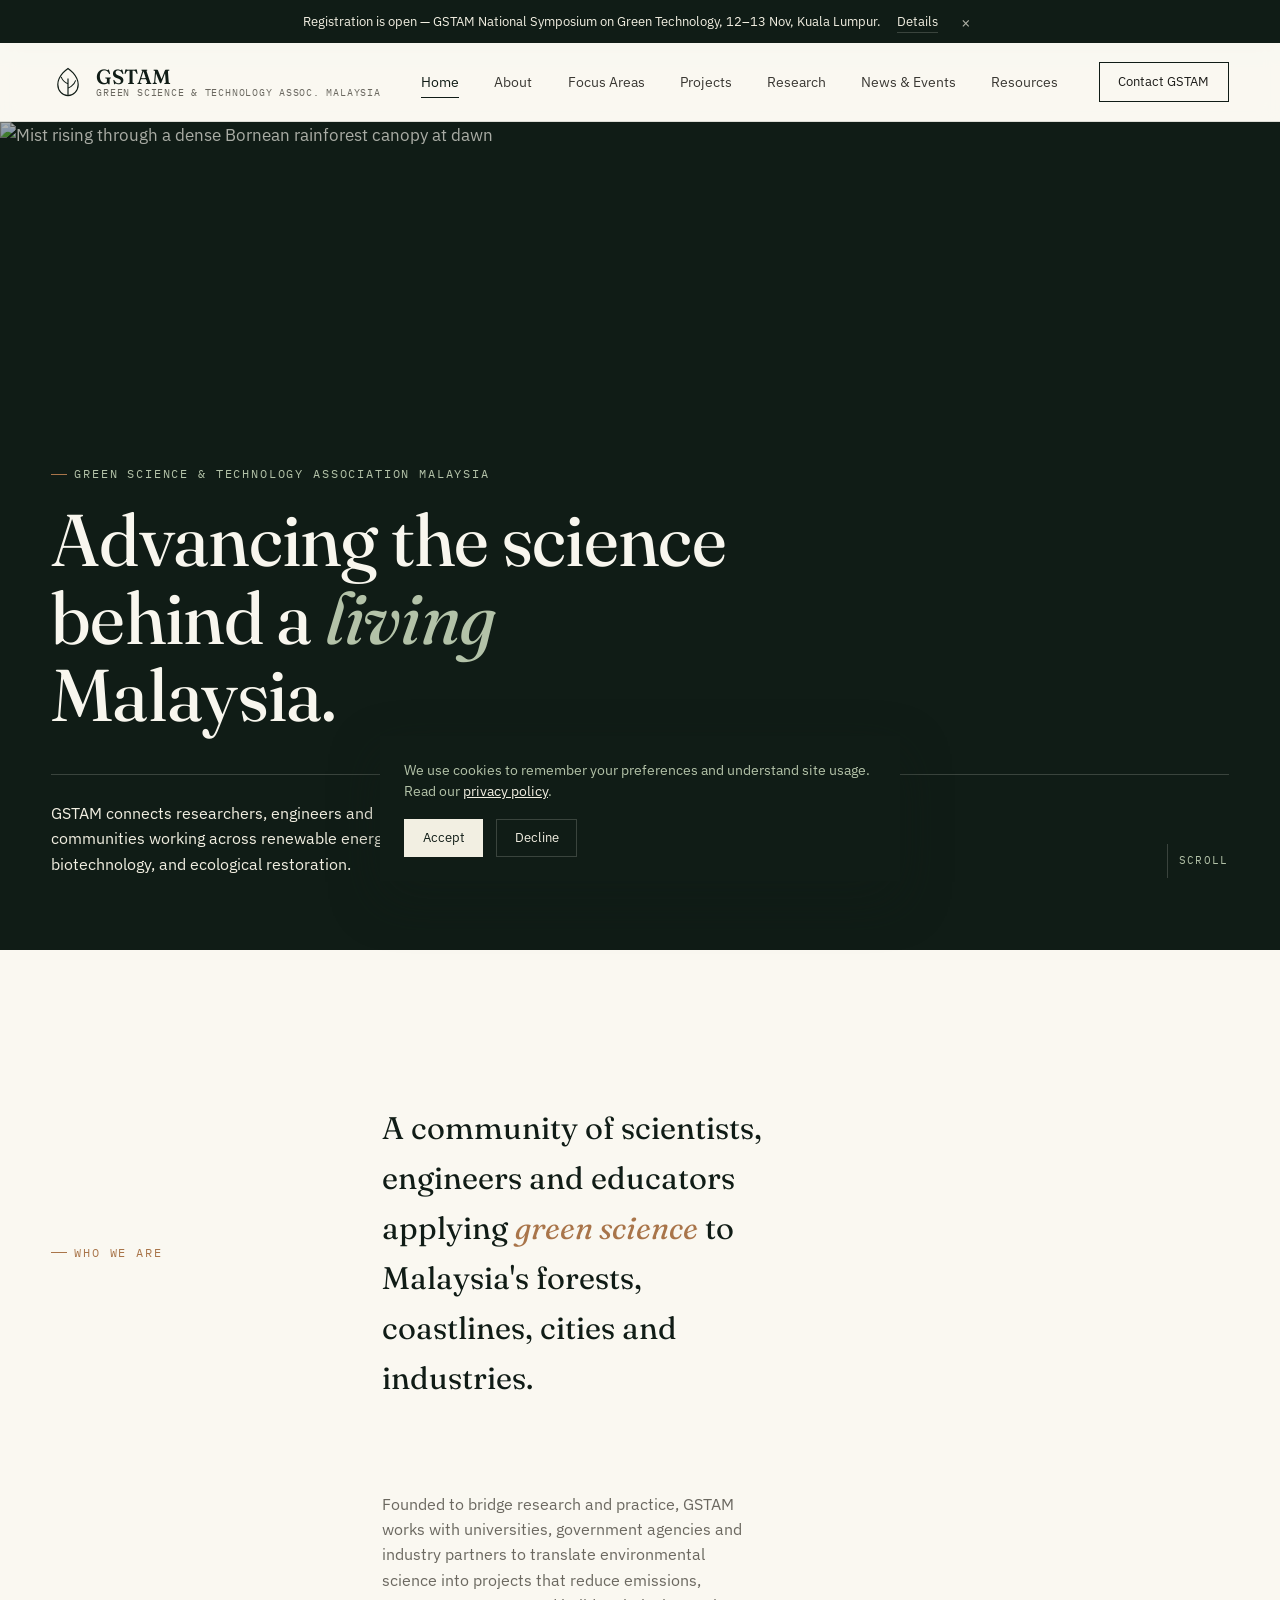
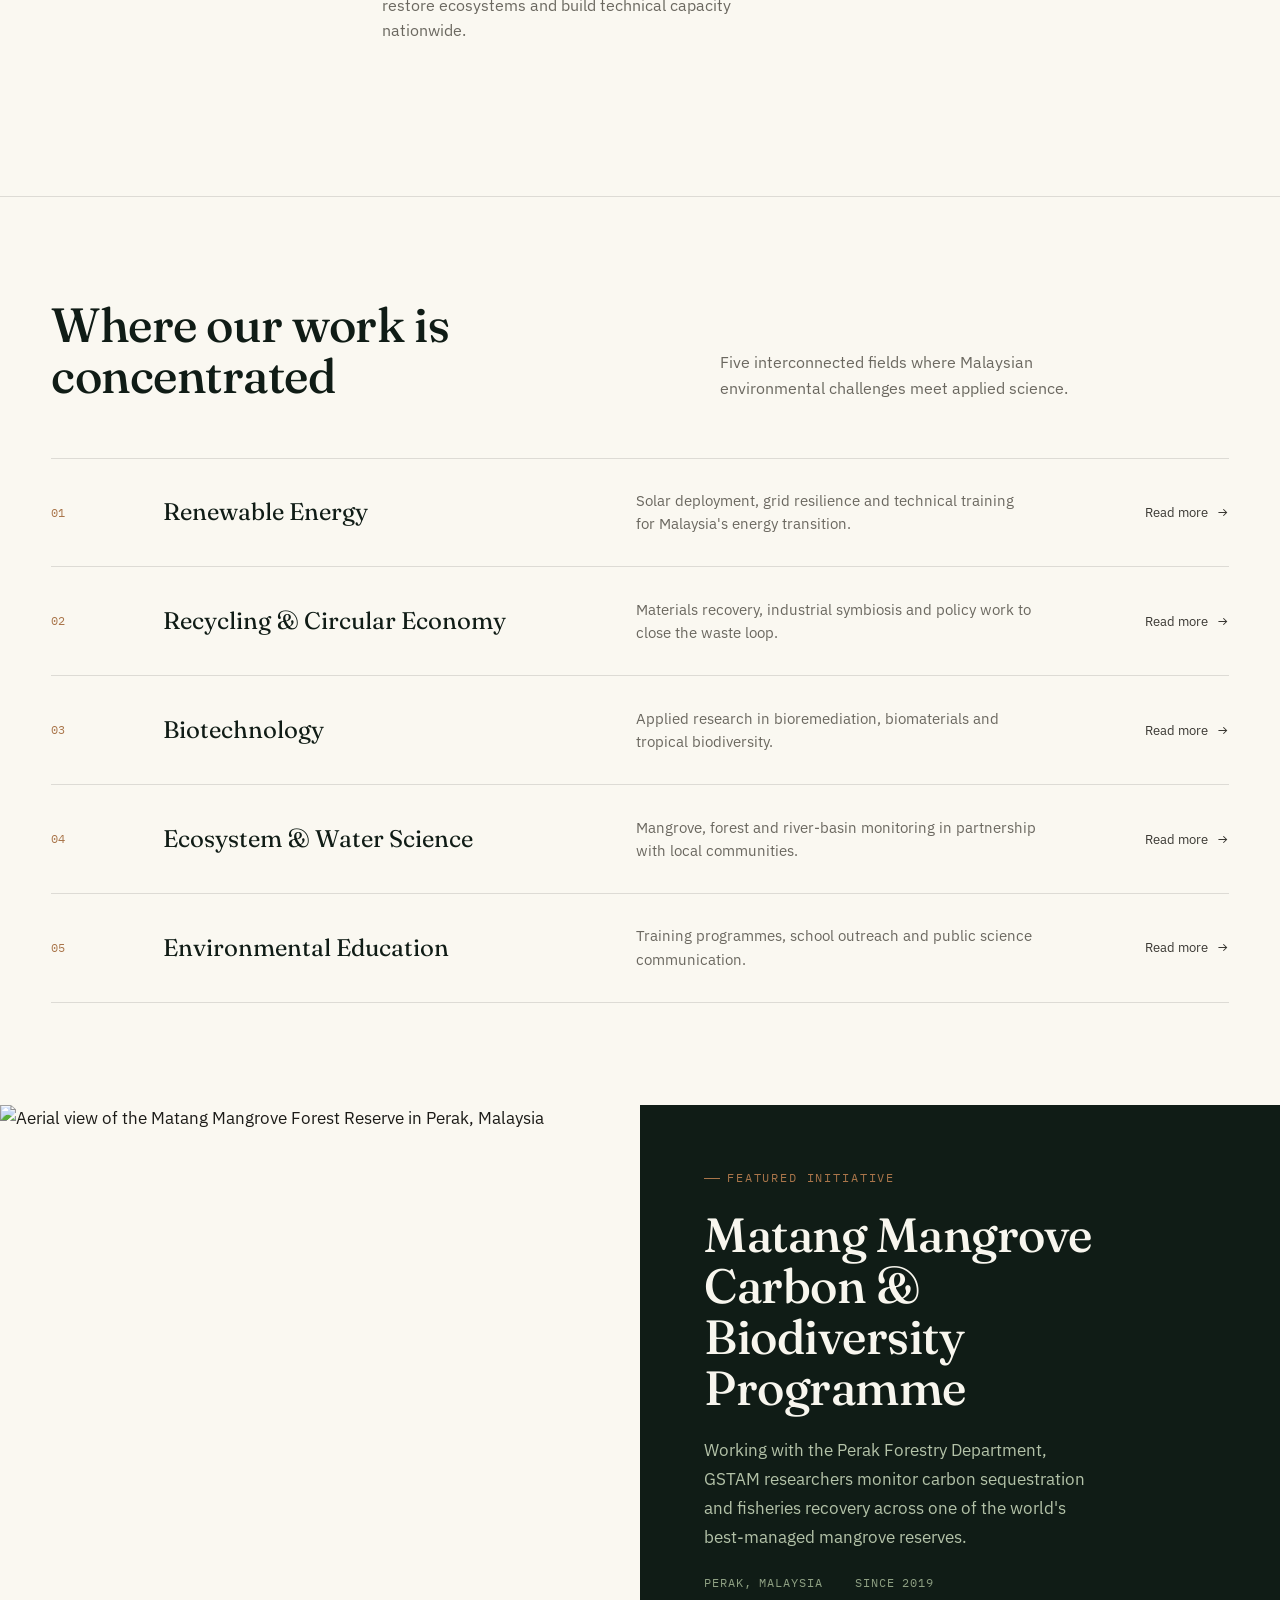
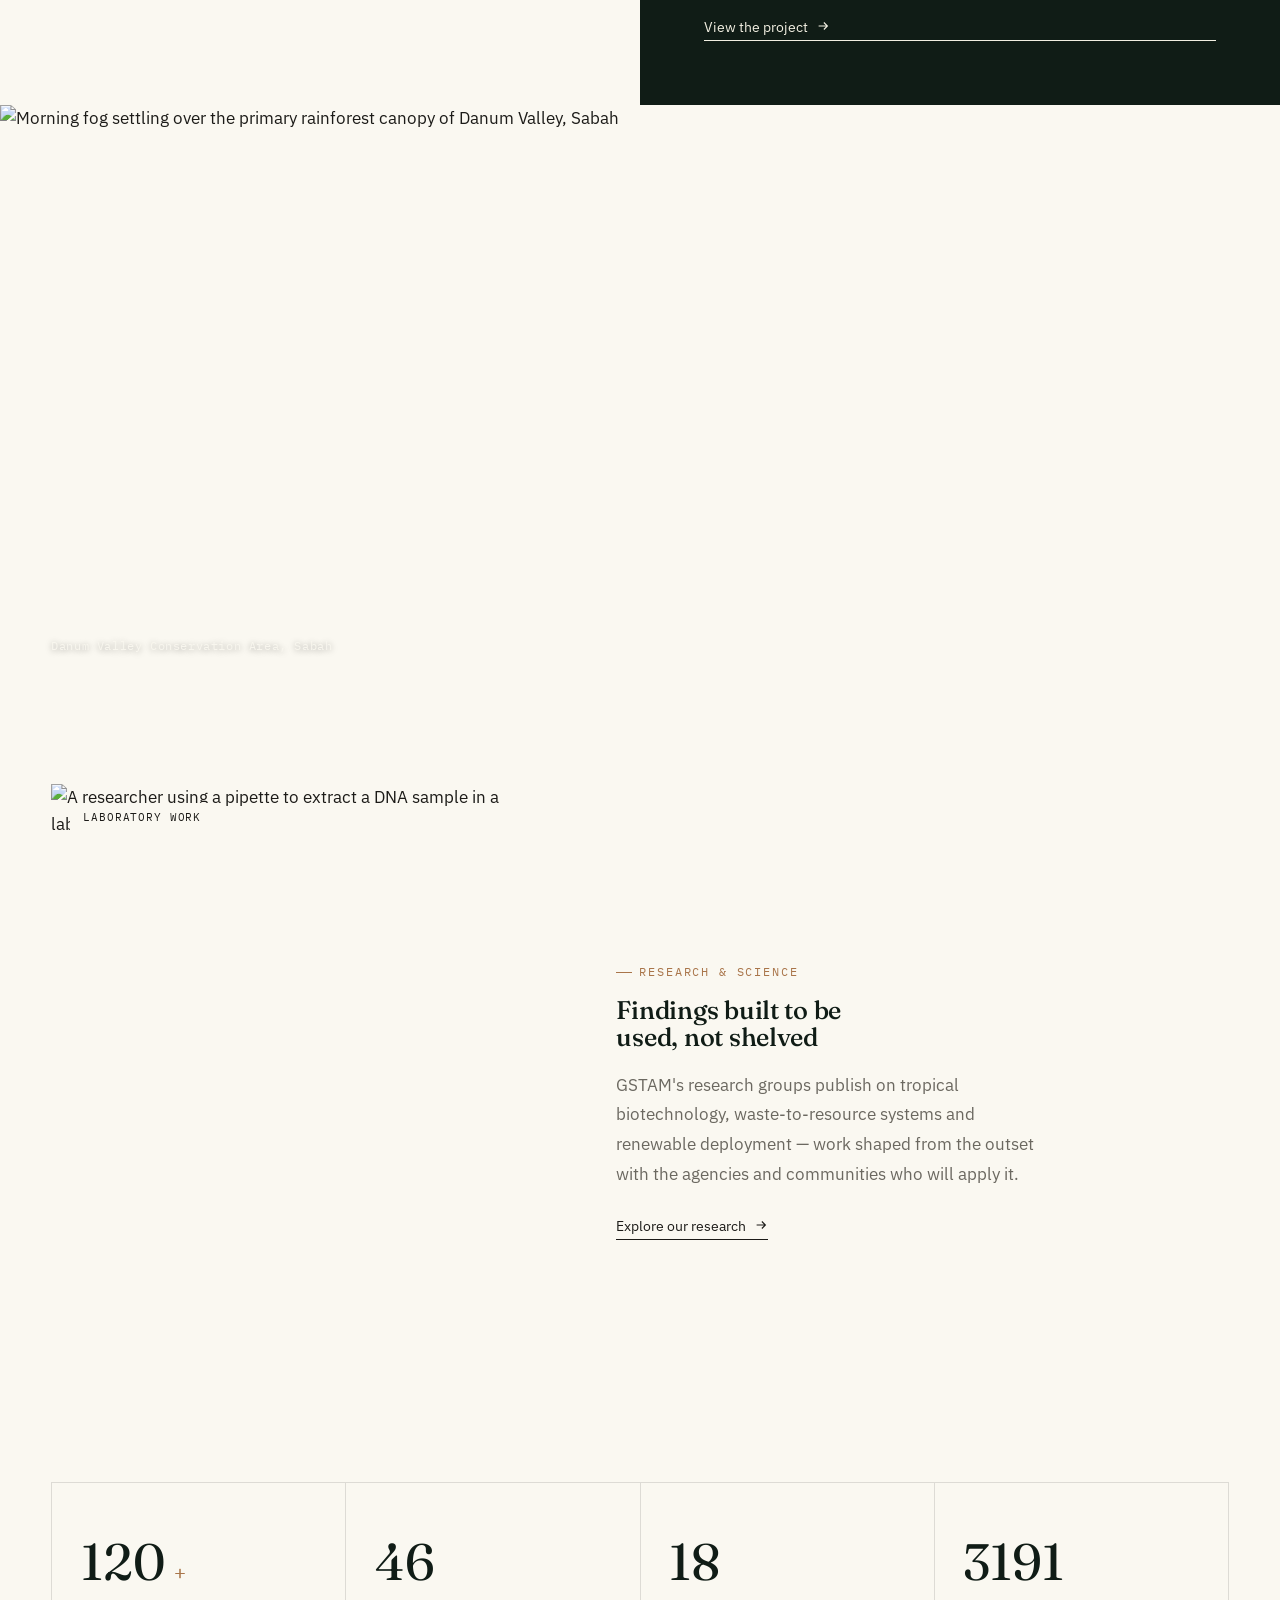
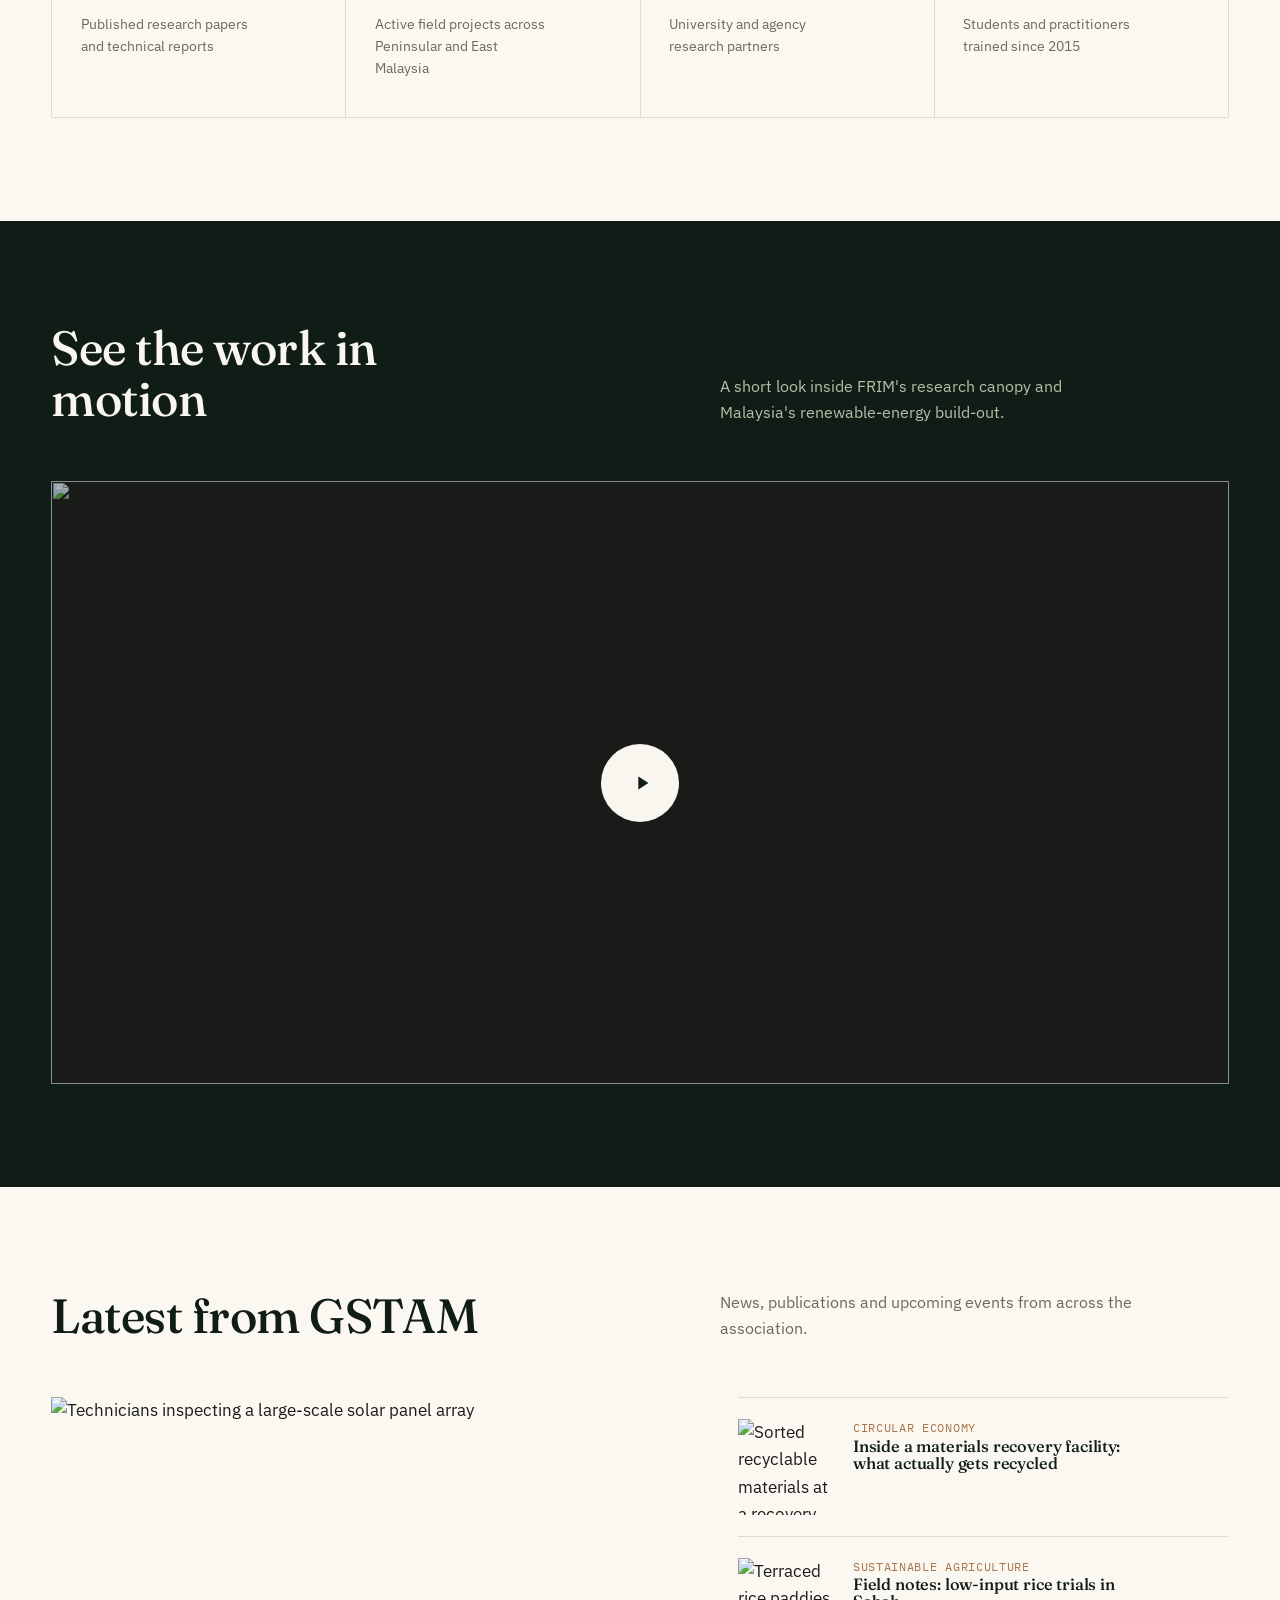
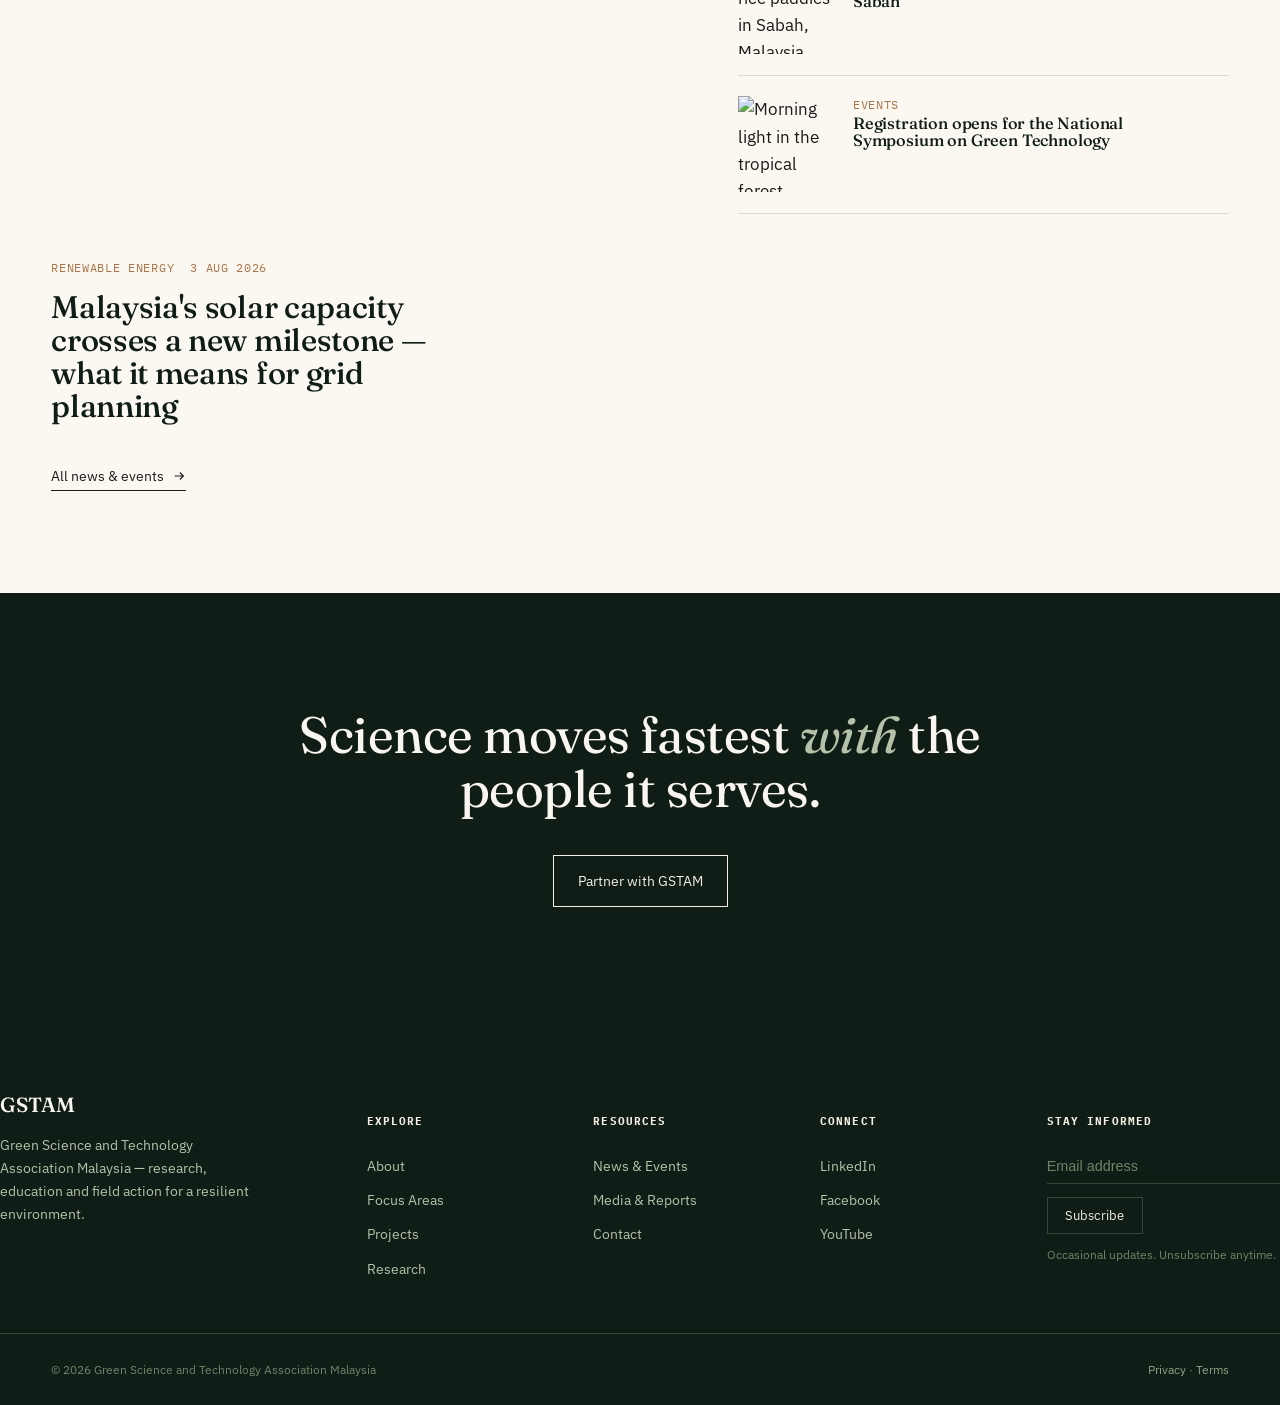
==== index.html @ bdef3586 "complete home page" ====
<!doctype html>
<html lang="en">
<head>
<meta charset="UTF-8">
<meta name="viewport" content="width=device-width, initial-scale=1.0">
<title>GSTAM — Green Science and Technology Association Malaysia</title>
<meta name="description" content="GSTAM advances environmental science, renewable energy, biotechnology and the circular economy through research, education and field initiatives across Malaysia.">
<link rel="preconnect" href="https://fonts.googleapis.com">
<link rel="preconnect" href="https://fonts.gstatic.com" crossorigin>
<link href="https://fonts.googleapis.com/css2?family=Fraunces:ital,opsz,wght@0,9..144,300..600;1,9..144,400..600&family=IBM+Plex+Sans:wght@400;500;600&family=IBM+Plex+Mono:wght@400;500&display=swap" rel="stylesheet">
<link rel="stylesheet" href="styles.css">
</head>
<body data-page-title="Home">
<a class="skip-link" href="#main">Skip to content</a>

<!-- ===================== Announcement bar ===================== -->
<div class="announce" data-announce-id="symposium2026">
  <div class="announce__row">
    <span>Registration is open — GSTAM National Symposium on Green Technology, 12–13 Nov, Kuala Lumpur.</span>
    <a href="news-events.html">Details</a>
    <button class="announce__close" aria-label="Dismiss announcement">&times;</button>
  </div>
</div>

<!-- ===================== Header ===================== -->
<header class="site-header">
  <div class="site-header__row">
    <a href="index.html" class="brand">
      <svg class="brand__mark" viewBox="0 0 40 40" fill="none" xmlns="http://www.w3.org/2000/svg" aria-hidden="true">
        <path d="M20 4C20 4 8 12 8 23C8 30.2 13.4 36 20 36C26.6 36 32 30.2 32 23C32 12 20 4 20 4Z" stroke="currentColor" stroke-width="1.4"/>
        <path d="M20 36V16" stroke="currentColor" stroke-width="1.4"/>
        <path d="M20 22C20 22 14 20 12 14" stroke="currentColor" stroke-width="1.2"/>
        <path d="M20 27C20 27 27 25 29 18" stroke="currentColor" stroke-width="1.2"/>
      </svg>
      <span class="brand__word"><b>GSTAM</b><span>Green Science &amp; Technology Assoc. Malaysia</span></span>
    </a>

    <nav class="nav-desktop" aria-label="Primary">
      <a href="index.html" aria-current="page">Home</a>
      <a href="about.html">About</a>
      <a href="focus-areas.html">Focus Areas</a>
      <a href="projects.html">Projects</a>
      <a href="research.html">Research</a>
      <a href="news-events.html">News &amp; Events</a>
      <a href="resources.html">Resources</a>
    </nav>

    <a href="contact.html" class="nav-cta is-desktop">Contact GSTAM</a>
    <button class="nav-toggle" aria-label="Open menu" aria-expanded="false" aria-controls="mobile-menu">
      <span></span><span></span><span></span>
    </button>
  </div>
</header>

<!-- ===================== Mobile nav ===================== -->
<div class="nav-mobile" id="mobile-menu">
  <div class="nav-mobile__top">
    <span class="brand"><span class="brand__word"><b>GSTAM</b></span></span>
    <button class="nav-mobile__close" aria-label="Close menu">&times;</button>
  </div>
  <ul>
    <li><a href="index.html">Home</a></li>
    <li><a href="about.html">About</a></li>
    <li><a href="focus-areas.html">Focus Areas</a></li>
    <li><a href="projects.html">Projects</a></li>
    <li><a href="research.html">Research</a></li>
    <li><a href="news-events.html">News &amp; Events</a></li>
    <li><a href="resources.html">Resources</a></li>
    <li><a href="contact.html">Contact</a></li>
  </ul>
  <p class="nav-mobile__foot">Petaling Jaya, Selangor, Malaysia<br>info@gstam.org.my</p>
</div>

<main id="main">

  <!-- ===================== Hero ===================== -->
  <section class="hero">
    <div class="hero__media">
      <img src="https://commons.wikimedia.org/wiki/Special:FilePath/Borneo%20rainforest.jpg?width=2200" alt="Mist rising through a dense Bornean rainforest canopy at dawn">
    </div>
    <div class="hero__scrim"></div>
    <div class="hero__content">
      <span class="eyebrow hero__eyebrow">Green Science &amp; Technology Association Malaysia</span>
      <h1 class="hero__title">Advancing the science<br>behind a <em>living</em> Malaysia.</h1>
      <div class="hero__foot">
        <p class="hero__statement">GSTAM connects researchers, engineers and communities working across renewable energy, biotechnology, and ecological restoration.</p>
        <div class="hero__scroll"><span class="hero__scroll-line"></span>Scroll</div>
      </div>
    </div>
  </section>

  <!-- ===================== Purpose statement ===================== -->
  <section class="section section--tight">
    <div class="container statement">
      <p class="eyebrow">Who we are</p>
      <p class="statement__lead" data-reveal>
        A community of scientists, engineers and educators applying <em>green science</em> to Malaysia's forests, coastlines, cities and industries.
      </p>
    </div>
    <div class="container">
      <div class="statement" style="padding-top:0;">
        <span></span>
        <p class="statement__aside" data-reveal>Founded to bridge research and practice, GSTAM works with universities, government agencies and industry partners to translate environmental science into projects that reduce emissions, restore ecosystems and build technical capacity nationwide.</p>
      </div>
    </div>
  </section>

  <hr class="rule container">

  <!-- ===================== Focus areas ===================== -->
  <section class="section">
    <div class="container">
      <div class="section-head">
        <h2 data-reveal>Where our work is concentrated</h2>
        <p data-reveal>Five interconnected fields where Malaysian environmental challenges meet applied science.</p>
      </div>

      <div class="focus-list">
        <div class="focus-item" data-reveal>
          <span class="focus-item__index">01</span>
          <span class="focus-item__title">Renewable Energy</span>
          <span class="focus-item__desc">Solar deployment, grid resilience and technical training for Malaysia's energy transition.</span>
          <a href="focus-areas.html" class="focus-item__link">Read more <svg viewBox="0 0 16 16" fill="none"><path d="M3 8h10M9 4l4 4-4 4" stroke="currentColor" stroke-width="1.3"/></svg></a>
        </div>
        <div class="focus-item" data-reveal>
          <span class="focus-item__index">02</span>
          <span class="focus-item__title">Recycling &amp; Circular Economy</span>
          <span class="focus-item__desc">Materials recovery, industrial symbiosis and policy work to close the waste loop.</span>
          <a href="focus-areas.html" class="focus-item__link">Read more <svg viewBox="0 0 16 16" fill="none"><path d="M3 8h10M9 4l4 4-4 4" stroke="currentColor" stroke-width="1.3"/></svg></a>
        </div>
        <div class="focus-item" data-reveal>
          <span class="focus-item__index">03</span>
          <span class="focus-item__title">Biotechnology</span>
          <span class="focus-item__desc">Applied research in bioremediation, biomaterials and tropical biodiversity.</span>
          <a href="focus-areas.html" class="focus-item__link">Read more <svg viewBox="0 0 16 16" fill="none"><path d="M3 8h10M9 4l4 4-4 4" stroke="currentColor" stroke-width="1.3"/></svg></a>
        </div>
        <div class="focus-item" data-reveal>
          <span class="focus-item__index">04</span>
          <span class="focus-item__title">Ecosystem &amp; Water Science</span>
          <span class="focus-item__desc">Mangrove, forest and river-basin monitoring in partnership with local communities.</span>
          <a href="focus-areas.html" class="focus-item__link">Read more <svg viewBox="0 0 16 16" fill="none"><path d="M3 8h10M9 4l4 4-4 4" stroke="currentColor" stroke-width="1.3"/></svg></a>
        </div>
        <div class="focus-item" data-reveal>
          <span class="focus-item__index">05</span>
          <span class="focus-item__title">Environmental Education</span>
          <span class="focus-item__desc">Training programmes, school outreach and public science communication.</span>
          <a href="focus-areas.html" class="focus-item__link">Read more <svg viewBox="0 0 16 16" fill="none"><path d="M3 8h10M9 4l4 4-4 4" stroke="currentColor" stroke-width="1.3"/></svg></a>
        </div>
      </div>
    </div>
  </section>

  <!-- ===================== Featured initiative ===================== -->
  <section class="feature-split" data-reveal>
    <div class="feature-split__media">
      <img src="https://commons.wikimedia.org/wiki/Special:FilePath/Matang%20Mangrove%20Forest%2C%20Malaysia%20(477879399).jpg?width=1400" alt="Aerial view of the Matang Mangrove Forest Reserve in Perak, Malaysia">
    </div>
    <div class="feature-split__text">
      <span class="eyebrow">Featured initiative</span>
      <h3>Matang Mangrove Carbon &amp; Biodiversity Programme</h3>
      <p>Working with the Perak Forestry Department, GSTAM researchers monitor carbon sequestration and fisheries recovery across one of the world's best-managed mangrove reserves.</p>
      <div class="feature-split__meta">
        <span>Perak, Malaysia</span>
        <span>Since 2019</span>
      </div>
      <a href="projects.html" class="text-link">View the project <svg viewBox="0 0 16 16" fill="none"><path d="M3 8h10M9 4l4 4-4 4" stroke="currentColor" stroke-width="1.3"/></svg></a>
    </div>
  </section>

  <!-- ===================== Editorial image band ===================== -->
  <section class="image-band" data-reveal>
    <img src="https://commons.wikimedia.org/wiki/Special:FilePath/Morning%20fog%20over%20Danum%20Valley%20(27329938517).jpg?width=2200" alt="Morning fog settling over the primary rainforest canopy of Danum Valley, Sabah">
    <span class="image-band__caption">Danum Valley Conservation Area, Sabah</span>
  </section>

  <!-- ===================== Research highlight + stats ===================== -->
  <section class="section">
    <div class="container">
      <div class="research-highlight">
        <div class="research-highlight__media" data-reveal>
          <span class="research-highlight__tag">Laboratory work</span>
          <img src="https://commons.wikimedia.org/wiki/Special:FilePath/NHGRI%20researcher%20uses%20a%20pipette%20to%20remove%20DNA%20from%20a%20micro%20test%20tube.jpg?width=1200" alt="A researcher using a pipette to extract a DNA sample in a laboratory">
        </div>
        <div data-reveal data-reveal-delay="1">
          <p class="eyebrow">Research &amp; science</p>
          <h2 style="margin-top:1rem;max-width:14ch;">Findings built to be used, not shelved</h2>
          <p style="margin-top:1.2rem;color:var(--charcoal-500);max-width:44ch;line-height:1.75;">GSTAM's research groups publish on tropical biotechnology, waste-to-resource systems and renewable deployment — work shaped from the outset with the agencies and communities who will apply it.</p>
          <a href="research.html" class="text-link" style="margin-top:1.5rem;">Explore our research <svg viewBox="0 0 16 16" fill="none"><path d="M3 8h10M9 4l4 4-4 4" stroke="currentColor" stroke-width="1.3"/></svg></a>
        </div>
      </div>
    </div>

    <div class="container" style="margin-top:4.5rem;">
      <div class="stat-grid" data-reveal>
        <div class="stat-cell">
          <div class="stat-cell__num"><span data-count-to="120">0</span><sup>+</sup></div>
          <p class="stat-cell__label">Published research papers and technical reports</p>
        </div>
        <div class="stat-cell">
          <div class="stat-cell__num"><span data-count-to="46">0</span></div>
          <p class="stat-cell__label">Active field projects across Peninsular and East Malaysia</p>
        </div>
        <div class="stat-cell">
          <div class="stat-cell__num"><span data-count-to="18">0</span></div>
          <p class="stat-cell__label">University and agency research partners</p>
        </div>
        <div class="stat-cell">
          <div class="stat-cell__num"><span data-count-to="3200">0</span></div>
          <p class="stat-cell__label">Students and practitioners trained since 2015</p>
        </div>
      </div>
    </div>
  </section>

  <!-- ===================== Video section ===================== -->
  <section class="section section--dark">
    <div class="container">
      <div class="section-head">
        <h2 data-reveal>See the work in motion</h2>
        <p data-reveal style="color:var(--sage-300);">A short look inside FRIM's research canopy and Malaysia's renewable-energy build-out.</p>
      </div>
    </div>
    <div class="container">
      <div class="video-block" data-yt-id="1cJSc0KRy_o" data-reveal>
        <button class="video-block__poster" aria-label="Play video: Inside Malaysia's green technology sector">
          <img src="https://commons.wikimedia.org/wiki/Special:FilePath/Lush%20greenery%20in%20Forest%20Research%20Institute%20of%20Malaysia%20(FRIM).jpg?width=1600" alt="">
          <span class="video-block__play"><svg viewBox="0 0 24 24" fill="var(--forest-950)"><path d="M8 5v14l11-7z"/></svg></span>
        </button>
      </div>
    </div>
  </section>

  <!-- ===================== News & events ===================== -->
  <section class="section">
    <div class="container">
      <div class="section-head">
        <h2 data-reveal>Latest from GSTAM</h2>
        <p data-reveal>News, publications and upcoming events from across the association.</p>
      </div>

      <div class="news-grid">
        <article class="news-feature" data-reveal>
          <div class="news-feature__media">
            <img src="https://commons.wikimedia.org/wiki/Special:FilePath/Solar%20Panels%20at%20Topaz%20Solar%205%20(8159036498).jpg?width=1200" alt="Technicians inspecting a large-scale solar panel array">
          </div>
          <div class="news-feature__body">
            <div class="news-meta"><span>Renewable Energy</span><span>3 Aug 2026</span></div>
            <h3>Malaysia's solar capacity crosses a new milestone — what it means for grid planning</h3>
          </div>
        </article>

        <div class="news-side">
          <a class="news-row" href="news-events.html" data-reveal>
            <div class="news-row__media"><img src="https://commons.wikimedia.org/wiki/Special:FilePath/Material%20recovery%20facility%202004-03-24.jpg?width=400" alt="Sorted recyclable materials at a recovery facility"></div>
            <div>
              <div class="news-meta"><span>Circular Economy</span></div>
              <h4>Inside a materials recovery facility: what actually gets recycled</h4>
            </div>
          </a>
          <a class="news-row" href="news-events.html" data-reveal>
            <div class="news-row__media"><img src="https://commons.wikimedia.org/wiki/Special:FilePath/Donggongon%20Sabah%20Rice-paddy-02.jpg?width=400" alt="Terraced rice paddies in Sabah, Malaysia"></div>
            <div>
              <div class="news-meta"><span>Sustainable Agriculture</span></div>
              <h4>Field notes: low-input rice trials in Sabah</h4>
            </div>
          </a>
          <a class="news-row" href="news-events.html" data-reveal>
            <div class="news-row__media"><img src="https://commons.wikimedia.org/wiki/Special:FilePath/Tropical%20Forest%20Morning%20at%20FRIM%2C%20Malaysia.jpg?width=400" alt="Morning light in the tropical forest research canopy at FRIM"></div>
            <div>
              <div class="news-meta"><span>Events</span></div>
              <h4>Registration opens for the National Symposium on Green Technology</h4>
            </div>
          </a>
        </div>
      </div>
      <div style="margin-top:2.5rem;">
        <a href="news-events.html" class="text-link">All news &amp; events <svg viewBox="0 0 16 16" fill="none"><path d="M3 8h10M9 4l4 4-4 4" stroke="currentColor" stroke-width="1.3"/></svg></a>
      </div>
    </div>
  </section>

  <!-- ===================== Closing statement ===================== -->
  <section class="closing">
    <div class="container">
      <h2 data-reveal>Science moves fastest <em>with</em> the people it serves.</h2>
      <a href="contact.html" class="btn btn--invert" data-reveal data-reveal-delay="1">Partner with GSTAM</a>
    </div>
  </section>

</main>

<!-- ===================== Footer ===================== -->
<footer class="site-footer">
  <div class="container footer-top">
    <div class="footer-brand">
      <span class="brand"><span class="brand__word"><b>GSTAM</b></span></span>
      <p>Green Science and Technology Association Malaysia — research, education and field action for a resilient environment.</p>
    </div>
    <div class="footer-col">
      <h5>Explore</h5>
      <a href="about.html">About</a>
      <a href="focus-areas.html">Focus Areas</a>
      <a href="projects.html">Projects</a>
      <a href="research.html">Research</a>
    </div>
    <div class="footer-col">
      <h5>Resources</h5>
      <a href="news-events.html">News &amp; Events</a>
      <a href="resources.html">Media &amp; Reports</a>
      <a href="contact.html">Contact</a>
    </div>
    <div class="footer-col">
      <h5>Connect</h5>
      <a href="https://www.linkedin.com">LinkedIn</a>
      <a href="https://www.facebook.com">Facebook</a>
      <a href="https://www.youtube.com">YouTube</a>
    </div>
    <div class="footer-col footer-newsletter">
      <h5>Stay informed</h5>
      <form onsubmit="return false;">
        <label for="footer-email" class="visually-hidden">Email address</label>
        <input id="footer-email" type="email" placeholder="Email address" required>
        <button type="submit">Subscribe</button>
      </form>
      <p class="footer-note">Occasional updates. Unsubscribe anytime.</p>
    </div>
  </div>
  <div class="footer-bottom">
    <span>&copy; <span data-current-year>2026</span> Green Science and Technology Association Malaysia</span>
    <span><a href="#">Privacy</a> · <a href="#">Terms</a></span>
  </div>
</footer>

<!-- ===================== Cookie consent ===================== -->
<div class="cookie-bar" role="dialog" aria-label="Cookie preferences">
  <p>We use cookies to remember your preferences and understand site usage. Read our <a href="#">privacy policy</a>.</p>
  <div class="cookie-bar__actions">
    <button class="cookie-accept">Accept</button>
    <button class="cookie-decline">Decline</button>
  </div>
</div>

<button class="back-to-top" aria-label="Back to top">
  <svg width="16" height="16" viewBox="0 0 16 16" fill="none"><path d="M8 13V3M3 7l5-5 5 5" stroke="currentColor" stroke-width="1.4"/></svg>
</button>

<script src="main.js"></script>
</body>
</html>
---- styles.css ----
/* ==========================================================================
   GSTAM — Green Science and Technology Association Malaysia
   Design system
   Type:  Fraunces (display serif, editorial, botanical optical sizing)
          IBM Plex Sans (body / UI, technical & readable)
   ========================================================================== */

:root{
  /* --- colour: deep forest / ivory / earth, restrained --- */
  --forest-950:#101c16;
  --forest-900:#152820;
  --forest-800:#1e372c;
  --forest-700:#2b4a3a;
  --forest-600:#3c6049;
  --sage-500:#6d8468;
  --sage-400:#8ea083;
  --sage-300:#b3c2a8;
  --ivory-100:#f2efe2;
  --ivory-50:#f8f6ee;
  --paper:#faf8f1;
  --charcoal-900:#1c1b18;
  --charcoal-700:#3a3833;
  --charcoal-500:#6b6860;
  --clay-500:#a9754a;
  --clay-400:#c19161;
  --ochre-500:#b3903f;
  --line:rgba(28,27,24,0.13);
  --line-invert:rgba(248,246,238,0.18);

  /* --- type --- */
  --font-display:'Fraunces', 'Iowan Old Style', Georgia, serif;
  --font-body:'IBM Plex Sans', -apple-system, BlinkMacSystemFont, sans-serif;
  --font-mono:'IBM Plex Mono', monospace;

  /* --- scale --- */
  --step-1:clamp(2.6rem, 1.7rem + 3.6vw, 5.4rem);
  --step-2:clamp(1.9rem, 1.4rem + 2vw, 3.2rem);
  --step-3:clamp(1.4rem, 1.15rem + 1vw, 2rem);
  --step-4:1.25rem;
  --step-body:1.0625rem;

  --container:1320px;
  --gutter:clamp(1.5rem, 4vw, 4rem);

  --ease:cubic-bezier(.16,.8,.24,1);
}

*,*::before,*::after{box-sizing:border-box;}
html{scroll-behavior:smooth;}
@media (prefers-reduced-motion: reduce){
  html{scroll-behavior:auto;}
  *,*::before,*::after{animation-duration:0.01ms !important;animation-iteration-count:1 !important;transition-duration:0.01ms !important;scroll-behavior:auto !important;}
}

body{
  margin:0;
  background:var(--paper);
  color:var(--charcoal-900);
  font-family:var(--font-body);
  font-size:var(--step-body);
  line-height:1.6;
  -webkit-font-smoothing:antialiased;
  font-feature-settings:"liga" 1, "kern" 1;
}

img{max-width:100%;display:block;}
a{color:inherit;text-decoration:none;}
ul{margin:0;padding:0;list-style:none;}
button{font-family:inherit;}

::selection{background:var(--forest-800);color:var(--ivory-50);}

/* focus states — visible & consistent */
a:focus-visible,button:focus-visible,input:focus-visible,textarea:focus-visible,select:focus-visible{
  outline:2px solid var(--clay-500);
  outline-offset:3px;
  border-radius:2px;
}

h1,h2,h3,h4{
  font-family:var(--font-display);
  font-weight:500;
  line-height:1.06;
  margin:0;
  color:var(--forest-950);
  letter-spacing:-0.01em;
}
h1{font-weight:440;}
p{margin:0;}

.container{
  max-width:var(--container);
  margin:0 auto;
  padding-left:var(--gutter);
  padding-right:var(--gutter);
}

.eyebrow{
  font-family:var(--font-mono);
  font-size:0.72rem;
  letter-spacing:0.16em;
  text-transform:uppercase;
  color:var(--clay-500);
  display:inline-flex;
  align-items:center;
  gap:0.6em;
}
.eyebrow::before{
  content:"";
  width:1.4em;height:1px;
  background:var(--clay-500);
  display:inline-block;
}

.rule{border:none;border-top:1px solid var(--line);margin:0;}

/* ==========================================================================
   Skip link
   ========================================================================== */
.skip-link{
  position:absolute;left:1rem;top:-4rem;
  background:var(--forest-950);color:var(--ivory-50);
  padding:0.75rem 1.25rem;z-index:999;
  transition:top .2s var(--ease);
  font-size:0.85rem;
}
.skip-link:focus{top:1rem;}

/* ==========================================================================
   Announcement bar (localStorage dismissal)
   ========================================================================== */
.announce{
  background:var(--forest-950);
  color:var(--ivory-100);
  font-size:0.82rem;
  overflow:hidden;
  max-height:44px;
  transition:max-height .35s var(--ease), padding .35s var(--ease);
}
.announce.is-hidden{max-height:0;}
.announce__row{
  display:flex;align-items:center;justify-content:center;gap:1rem;
  padding:0.65rem var(--gutter);
  text-align:center;
}
.announce__row a{border-bottom:1px solid var(--line-invert);}
.announce__close{
  background:none;border:0;color:var(--ivory-100);
  opacity:0.7;cursor:pointer;font-size:1rem;line-height:1;
  padding:0.2rem 0.4rem;
}
.announce__close:hover{opacity:1;}

/* ==========================================================================
   Header / nav
   ========================================================================== */
.site-header{
  position:sticky;top:0;z-index:90;
  background:rgba(250,248,241,0.86);
  backdrop-filter:blur(10px);
  border-bottom:1px solid var(--line);
  transition:transform .35s var(--ease), background .3s;
}
.site-header.is-hidden{transform:translateY(-100%);}
.site-header__row{
  display:flex;align-items:center;justify-content:space-between;
  padding:1.15rem var(--gutter);
  max-width:var(--container);margin:0 auto;
  gap:2rem;
}
.brand{
  display:flex;align-items:center;gap:0.7rem;
  font-family:var(--font-display);
  font-size:1.28rem;
  color:var(--forest-950);
}
.brand__mark{width:34px;height:34px;flex:none;}
.brand__word{display:flex;flex-direction:column;line-height:1.05;}
.brand__word b{font-weight:560;}
.brand__word span{font-family:var(--font-mono);font-size:0.6rem;letter-spacing:0.08em;color:var(--charcoal-500);text-transform:uppercase;}

.nav-desktop{display:flex;align-items:center;gap:2.2rem;}
.nav-desktop a{
  font-size:0.88rem;color:var(--charcoal-700);
  position:relative;padding:0.3rem 0;
}
.nav-desktop a::after{
  content:"";position:absolute;left:0;bottom:0;
  width:0;height:1px;background:var(--forest-950);
  transition:width .25s var(--ease);
}
.nav-desktop a:hover::after,.nav-desktop a[aria-current="page"]::after{width:100%;}
.nav-desktop a[aria-current="page"]{color:var(--forest-950);}

.nav-cta{
  font-size:0.82rem;
  border:1px solid var(--forest-950);
  padding:0.55rem 1.15rem;
  white-space:nowrap;
}
.nav-cta:hover{background:var(--forest-950);color:var(--ivory-50);}

.nav-toggle{
  display:none;background:none;border:0;cursor:pointer;
  flex-direction:column;gap:5px;padding:0.4rem;
}
.nav-toggle span{width:24px;height:1px;background:var(--charcoal-900);display:block;transition:transform .25s var(--ease),opacity .25s var(--ease);}
.nav-toggle[aria-expanded="true"] span:nth-child(1){transform:translateY(6px) rotate(45deg);}
.nav-toggle[aria-expanded="true"] span:nth-child(2){opacity:0;}
.nav-toggle[aria-expanded="true"] span:nth-child(3){transform:translateY(-6px) rotate(-45deg);}

.nav-mobile{
  display:none;
  position:fixed;inset:0;top:0;
  background:var(--forest-950);
  z-index:100;
  padding:1.4rem var(--gutter) 2.5rem;
  transform:translateY(-8px);opacity:0;
  transition:transform .3s var(--ease),opacity .3s var(--ease);
  visibility:hidden;
}
.nav-mobile.is-open{transform:translateY(0);opacity:1;visibility:visible;}
.nav-mobile__top{display:flex;align-items:center;justify-content:space-between;}
.nav-mobile__top .brand{color:var(--ivory-50);}
.nav-mobile__close{background:none;border:0;color:var(--ivory-50);font-size:1.6rem;cursor:pointer;line-height:1;}
.nav-mobile ul{margin-top:2.5rem;display:flex;flex-direction:column;}
.nav-mobile a{
  font-family:var(--font-display);font-size:2rem;color:var(--ivory-50);
  padding:0.65rem 0;border-bottom:1px solid var(--line-invert);
  display:block;
}
.nav-mobile__foot{margin-top:2.5rem;color:var(--sage-300);font-size:0.85rem;}

@media (max-width:920px){
  .nav-desktop,.nav-cta.is-desktop{display:none;}
  .nav-toggle{display:flex;}
  .nav-mobile{display:block;}
}

/* ==========================================================================
   Buttons / links
   ========================================================================== */
.btn{
  display:inline-flex;align-items:center;gap:0.6rem;
  font-size:0.88rem;padding:0.85rem 1.5rem;
  border:1px solid var(--forest-950);
  color:var(--forest-950);
  transition:background .25s var(--ease),color .25s var(--ease),border-color .25s var(--ease);
}
.btn:hover{background:var(--forest-950);color:var(--ivory-50);}
.btn--solid{background:var(--forest-950);color:var(--ivory-50);}
.btn--solid:hover{background:var(--forest-800);}
.btn--invert{border-color:var(--ivory-100);color:var(--ivory-100);}
.btn--invert:hover{background:var(--ivory-100);color:var(--forest-950);}

.text-link{
  display:inline-flex;align-items:center;gap:0.5rem;
  font-size:0.9rem;border-bottom:1px solid currentColor;
  padding-bottom:0.15rem;
}
.text-link svg{width:14px;height:14px;transition:transform .25s var(--ease);}
.text-link:hover svg{transform:translateX(4px);}

/* ==========================================================================
   Contour motif (signature element)
   ========================================================================== */
.contour{position:absolute;inset:0;pointer-events:none;z-index:0;overflow:hidden;}
.contour svg{width:100%;height:100%;}
.contour path{fill:none;stroke:currentColor;stroke-width:1;}

/* ==========================================================================
   Hero
   ========================================================================== */
.hero{
  position:relative;
  min-height:92vh;
  display:flex;flex-direction:column;justify-content:flex-end;
  color:var(--ivory-50);
  overflow:hidden;
  background:var(--forest-950);
}
.hero__media{position:absolute;inset:0;z-index:0;}
.hero__media img{width:100%;height:100%;object-fit:cover;transform:scale(1.06);transition:transform 6s var(--ease);}
.hero.is-loaded .hero__media img{transform:scale(1);}
.hero__scrim{
  position:absolute;inset:0;z-index:1;
  background:linear-gradient(180deg, rgba(16,28,22,0.35) 0%, rgba(16,28,22,0.15) 38%, rgba(16,28,22,0.78) 100%);
}
.hero__content{
  position:relative;z-index:2;
  max-width:var(--container);margin:0 auto;width:100%;
  padding:0 var(--gutter) 4.5rem;
}
.hero__eyebrow{color:var(--sage-300);}
.hero__title{
  font-size:var(--step-1);
  max-width:15ch;
  margin-top:1.1rem;
  color:var(--ivory-50);
}
.hero__title em{font-style:italic;color:var(--sage-300);}
.hero__foot{
  display:flex;flex-wrap:wrap;gap:2.5rem;
  align-items:flex-end;justify-content:space-between;
  margin-top:2.5rem;
  border-top:1px solid var(--line-invert);
  padding-top:1.6rem;
}
.hero__statement{max-width:38ch;font-size:1rem;color:var(--ivory-100);}
.hero__scroll{
  display:flex;align-items:center;gap:0.7rem;
  font-family:var(--font-mono);font-size:0.7rem;
  letter-spacing:0.12em;text-transform:uppercase;
  color:var(--sage-300);
}
.hero__scroll-line{width:1px;height:34px;background:var(--line-invert);position:relative;overflow:hidden;}
.hero__scroll-line::after{
  content:"";position:absolute;top:-100%;left:0;width:100%;height:100%;
  background:var(--sage-300);
  animation:scrollLine 2.2s var(--ease) infinite;
}
@keyframes scrollLine{ to{top:100%;} }
@media (prefers-reduced-motion:reduce){ .hero__scroll-line::after{animation:none;top:0;} }

/* ==========================================================================
   Section scaffolding
   ========================================================================== */
section{position:relative;}
.section{padding:clamp(4.5rem,8vw,8rem) 0;}
.section--tight{padding:clamp(3rem,5vw,5rem) 0;}
.section--dark{background:var(--forest-950);color:var(--ivory-100);}
.section--dark h2,.section--dark h3{color:var(--ivory-50);}
.section--sage{background:var(--ivory-100);}

.section-head{
  display:grid;grid-template-columns:1.1fr 0.9fr;gap:3rem;
  align-items:end;margin-bottom:3.5rem;
}
.section-head h2{font-size:var(--step-2);max-width:14ch;}
.section-head p{color:var(--charcoal-500);max-width:42ch;font-size:1.02rem;}
@media (max-width:800px){
  .section-head{grid-template-columns:1fr;gap:1.2rem;}
}

/* ==========================================================================
   Reveal-on-scroll
   ========================================================================== */
[data-reveal]{opacity:0;transform:translateY(28px);transition:opacity .8s var(--ease), transform .8s var(--ease);}
[data-reveal].is-visible{opacity:1;transform:translateY(0);}
[data-reveal-delay="1"]{transition-delay:.12s;}
[data-reveal-delay="2"]{transition-delay:.24s;}
[data-reveal-delay="3"]{transition-delay:.36s;}

/* ==========================================================================
   Purpose statement (home)
   ========================================================================== */
.statement{
  display:grid;grid-template-columns:0.5fr 1.5fr;gap:3rem;
  padding-top:clamp(4rem,7vw,6rem);padding-bottom:clamp(4rem,7vw,6rem);
}
.statement__lead{font-size:var(--step-3);font-family:var(--font-display);max-width:20ch;color:var(--forest-950);font-weight:400;}
.statement__lead em{font-style:italic;color:var(--clay-500);}
.statement__aside{align-self:end;color:var(--charcoal-500);max-width:36ch;font-size:0.98rem;}
@media (max-width:800px){ .statement{grid-template-columns:1fr;} }

/* ==========================================================================
   Focus areas (asymmetric list)
   ========================================================================== */
.focus-list{border-top:1px solid var(--line);}
.focus-item{
  border-bottom:1px solid var(--line);
  display:grid;grid-template-columns:80px 1.1fr 1fr 160px;
  align-items:center;gap:2rem;
  padding:1.9rem 0;
  transition:background .3s var(--ease);
}
.focus-item:hover{background:rgba(30,55,44,0.035);}
.focus-item__index{font-family:var(--font-mono);font-size:0.78rem;color:var(--clay-500);}
.focus-item__title{font-family:var(--font-display);font-size:1.5rem;color:var(--forest-950);}
.focus-item__desc{color:var(--charcoal-500);font-size:0.92rem;}
.focus-item__link{justify-self:end;font-size:0.82rem;color:var(--charcoal-700);display:flex;align-items:center;gap:0.5rem;}
.focus-item__link svg{width:13px;height:13px;transition:transform .25s var(--ease);}
.focus-item:hover .focus-item__link svg{transform:translateX(4px);}
@media (max-width:820px){
  .focus-item{grid-template-columns:40px 1fr;grid-template-areas:"idx title" ". desc" ". link";row-gap:0.5rem;}
  .focus-item__index{grid-area:idx;} .focus-item__title{grid-area:title;}
  .focus-item__desc{grid-area:desc;} .focus-item__link{grid-area:link;justify-self:start;}
}

/* ==========================================================================
   Featured initiative (editorial image + text split)
   ========================================================================== */
.feature-split{display:grid;grid-template-columns:1fr 1fr;gap:0;align-items:stretch;}
.feature-split__media{position:relative;overflow:hidden;min-height:420px;}
.feature-split__media img{width:100%;height:100%;object-fit:cover;transition:transform .8s var(--ease);}
.feature-split__media:hover img{transform:scale(1.045);}
.feature-split__text{
  background:var(--forest-950);color:var(--ivory-100);
  padding:clamp(2.5rem,5vw,5rem);
  display:flex;flex-direction:column;justify-content:center;gap:1.4rem;
}
.feature-split__text h3{font-size:var(--step-2);color:var(--ivory-50);max-width:14ch;}
.feature-split__text p{color:var(--sage-300);max-width:40ch;line-height:1.7;}
.feature-split__meta{display:flex;gap:2rem;font-family:var(--font-mono);font-size:0.72rem;letter-spacing:0.08em;text-transform:uppercase;color:var(--sage-400);}
@media (max-width:860px){ .feature-split{grid-template-columns:1fr;} .feature-split__media{min-height:320px;} }

/* ==========================================================================
   Edge-to-edge editorial image band
   ========================================================================== */
.image-band{position:relative;height:64vh;min-height:420px;overflow:hidden;}
.image-band img{width:100%;height:100%;object-fit:cover;}
.image-band__caption{
  position:absolute;left:var(--gutter);bottom:1.6rem;
  color:var(--ivory-50);font-family:var(--font-mono);
  font-size:0.75rem;letter-spacing:0.05em;
  display:flex;align-items:center;gap:0.7em;
  text-shadow:0 1px 6px rgba(0,0,0,0.4);
}

/* ==========================================================================
   Research / stat highlight
   ========================================================================== */
.stat-grid{display:grid;grid-template-columns:repeat(4,1fr);border-top:1px solid var(--line);border-left:1px solid var(--line);}
.stat-cell{border-right:1px solid var(--line);border-bottom:1px solid var(--line);padding:2.4rem 1.8rem;}
.stat-cell__num{font-family:var(--font-display);font-size:clamp(2.2rem,4vw,3.4rem);color:var(--forest-950);display:flex;align-items:baseline;gap:0.15em;}
.stat-cell__num sup{font-size:0.4em;color:var(--clay-500);font-family:var(--font-mono);}
.stat-cell__label{margin-top:0.6rem;color:var(--charcoal-500);font-size:0.86rem;max-width:22ch;}
@media (max-width:820px){ .stat-grid{grid-template-columns:repeat(2,1fr);} }

/* ==========================================================================
   Research highlight split
   ========================================================================== */
.research-highlight{display:grid;grid-template-columns:0.9fr 1.1fr;gap:4rem;align-items:center;}
.research-highlight__media{position:relative;aspect-ratio:4/5;overflow:hidden;}
.research-highlight__media img{width:100%;height:100%;object-fit:cover;}
.research-highlight__tag{
  position:absolute;top:1.2rem;left:1.2rem;
  background:var(--paper);padding:0.4rem 0.8rem;
  font-family:var(--font-mono);font-size:0.68rem;letter-spacing:0.08em;text-transform:uppercase;
}
@media (max-width:860px){ .research-highlight{grid-template-columns:1fr;gap:2rem;} }

/* ==========================================================================
   Video section
   ========================================================================== */
.video-block{position:relative;aspect-ratio:16/8.2;background:var(--charcoal-900);overflow:hidden;}
.video-block iframe{width:100%;height:100%;border:0;}
.video-block__poster{position:absolute;inset:0;cursor:pointer;background:none;border:0;padding:0;width:100%;}
.video-block__poster img{width:100%;height:100%;object-fit:cover;}
.video-block__poster::before{content:"";position:absolute;inset:0;background:rgba(16,28,22,0.32);}
.video-block__play{
  position:absolute;top:50%;left:50%;transform:translate(-50%,-50%);
  width:78px;height:78px;border-radius:50%;
  background:var(--ivory-50);
  display:flex;align-items:center;justify-content:center;
  transition:transform .3s var(--ease);
}
.video-block__poster:hover .video-block__play{transform:translate(-50%,-50%) scale(1.08);}
.video-block__play svg{width:22px;height:22px;margin-left:3px;}

/* ==========================================================================
   News list
   ========================================================================== */
.news-grid{display:grid;grid-template-columns:1.3fr 1fr;gap:3rem;}
.news-feature{position:relative;}
.news-feature__media{aspect-ratio:16/11;overflow:hidden;position:relative;}
.news-feature__media img{width:100%;height:100%;object-fit:cover;transition:transform .7s var(--ease);}
.news-feature:hover .news-feature__media img{transform:scale(1.04);}
.news-feature__body{padding-top:1.4rem;}
.news-meta{font-family:var(--font-mono);font-size:0.72rem;letter-spacing:0.06em;text-transform:uppercase;color:var(--clay-500);display:flex;gap:1rem;}
.news-feature h3{font-size:var(--step-3);margin-top:0.8rem;max-width:22ch;}
.news-side{display:flex;flex-direction:column;}
.news-row{display:grid;grid-template-columns:96px 1fr;gap:1.2rem;padding:1.3rem 0;border-top:1px solid var(--line);}
.news-side>.news-row:last-child{border-bottom:1px solid var(--line);}
.news-row__media{aspect-ratio:1/1;overflow:hidden;}
.news-row__media img{width:100%;height:100%;object-fit:cover;}
.news-row h4{font-size:1.02rem;font-family:var(--font-display);font-weight:500;max-width:26ch;}
@media (max-width:860px){ .news-grid{grid-template-columns:1fr;} }

/* ==========================================================================
   Closing statement
   ========================================================================== */
.closing{
  background:var(--forest-950);color:var(--ivory-50);
  padding:clamp(5rem,9vw,9rem) 0;
  text-align:center;
}
.closing h2{
  color:var(--ivory-50);font-size:clamp(1.8rem,4vw,3.2rem);
  max-width:22ch;margin:0 auto;font-weight:420;
}
.closing h2 em{color:var(--sage-300);font-style:italic;}
.closing .btn{margin-top:2.4rem;}

/* ==========================================================================
   Footer
   ========================================================================== */
.site-footer{background:var(--forest-950);color:var(--sage-300);}
.footer-top{
  padding:4.5rem 0 3rem;
  display:grid;grid-template-columns:1.4fr 0.8fr 0.8fr 0.8fr 1fr;gap:2.5rem;
  border-bottom:1px solid var(--line-invert);
}
.footer-brand .brand{color:var(--ivory-50);margin-bottom:1.1rem;}
.footer-brand p{max-width:32ch;font-size:0.9rem;color:var(--sage-300);}
.footer-col h5{
  font-family:var(--font-mono);font-size:0.7rem;letter-spacing:0.1em;text-transform:uppercase;
  color:var(--ivory-100);margin-bottom:1.1rem;
}
.footer-col a{display:block;font-size:0.9rem;padding:0.35rem 0;color:var(--sage-300);}
.footer-col a:hover{color:var(--ivory-50);}
.footer-newsletter input{
  width:100%;background:transparent;border:0;border-bottom:1px solid var(--line-invert);
  color:var(--ivory-50);padding:0.6rem 0;font-size:0.9rem;margin-bottom:0.8rem;
}
.footer-newsletter input::placeholder{color:var(--sage-500);}
.footer-newsletter button{
  background:none;border:1px solid var(--line-invert);color:var(--ivory-100);
  padding:0.55rem 1.1rem;font-size:0.82rem;cursor:pointer;transition:background .25s,border-color .25s;
}
.footer-newsletter button:hover{background:var(--ivory-100);color:var(--forest-950);border-color:var(--ivory-100);}
.footer-note{font-size:0.78rem;color:var(--sage-500);margin-top:0.7rem;}
.footer-bottom{
  padding:1.6rem var(--gutter);
  display:flex;justify-content:space-between;flex-wrap:wrap;gap:1rem;
  font-size:0.78rem;color:var(--sage-500);
  max-width:var(--container);margin:0 auto;
}
.footer-bottom a{color:var(--sage-400);}
.footer-bottom a:hover{color:var(--ivory-50);}
@media (max-width:900px){
  .footer-top{grid-template-columns:1fr 1fr;}
  .footer-brand{grid-column:1/-1;}
}

/* ==========================================================================
   Cookie consent
   ========================================================================== */
.cookie-bar{
  position:fixed;left:1.2rem;right:1.2rem;bottom:1.2rem;z-index:200;
  max-width:520px;margin:0 auto;
  background:var(--forest-950);color:var(--ivory-100);
  padding:1.5rem;
  display:flex;flex-direction:column;gap:1rem;
  transform:translateY(140%);transition:transform .45s var(--ease);
  box-shadow:0 18px 50px rgba(16,28,22,0.35);
}
.cookie-bar.is-visible{transform:translateY(0);}
.cookie-bar p{font-size:0.86rem;color:var(--sage-300);line-height:1.55;}
.cookie-bar p a{text-decoration:underline;color:var(--ivory-100);}
.cookie-bar__actions{display:flex;gap:0.8rem;flex-wrap:wrap;}
.cookie-bar__actions button{
  font-size:0.8rem;padding:0.6rem 1.1rem;cursor:pointer;border:1px solid var(--line-invert);background:none;color:var(--ivory-100);
}
.cookie-bar__actions .cookie-accept{background:var(--ivory-100);color:var(--forest-950);border-color:var(--ivory-100);}

/* ==========================================================================
   Utility
   ========================================================================== */
.visually-hidden{position:absolute;width:1px;height:1px;overflow:hidden;clip:rect(0 0 0 0);white-space:nowrap;}
.mt-0{margin-top:0;}
.back-to-top{
  position:fixed;right:1.4rem;bottom:1.4rem;z-index:60;
  width:44px;height:44px;border-radius:50%;
  background:var(--forest-950);color:var(--ivory-50);
  display:flex;align-items:center;justify-content:center;
  opacity:0;visibility:hidden;transform:translateY(8px);
  transition:opacity .3s var(--ease),transform .3s var(--ease),visibility .3s;
}
.back-to-top.is-visible{opacity:1;visibility:visible;transform:translateY(0);}
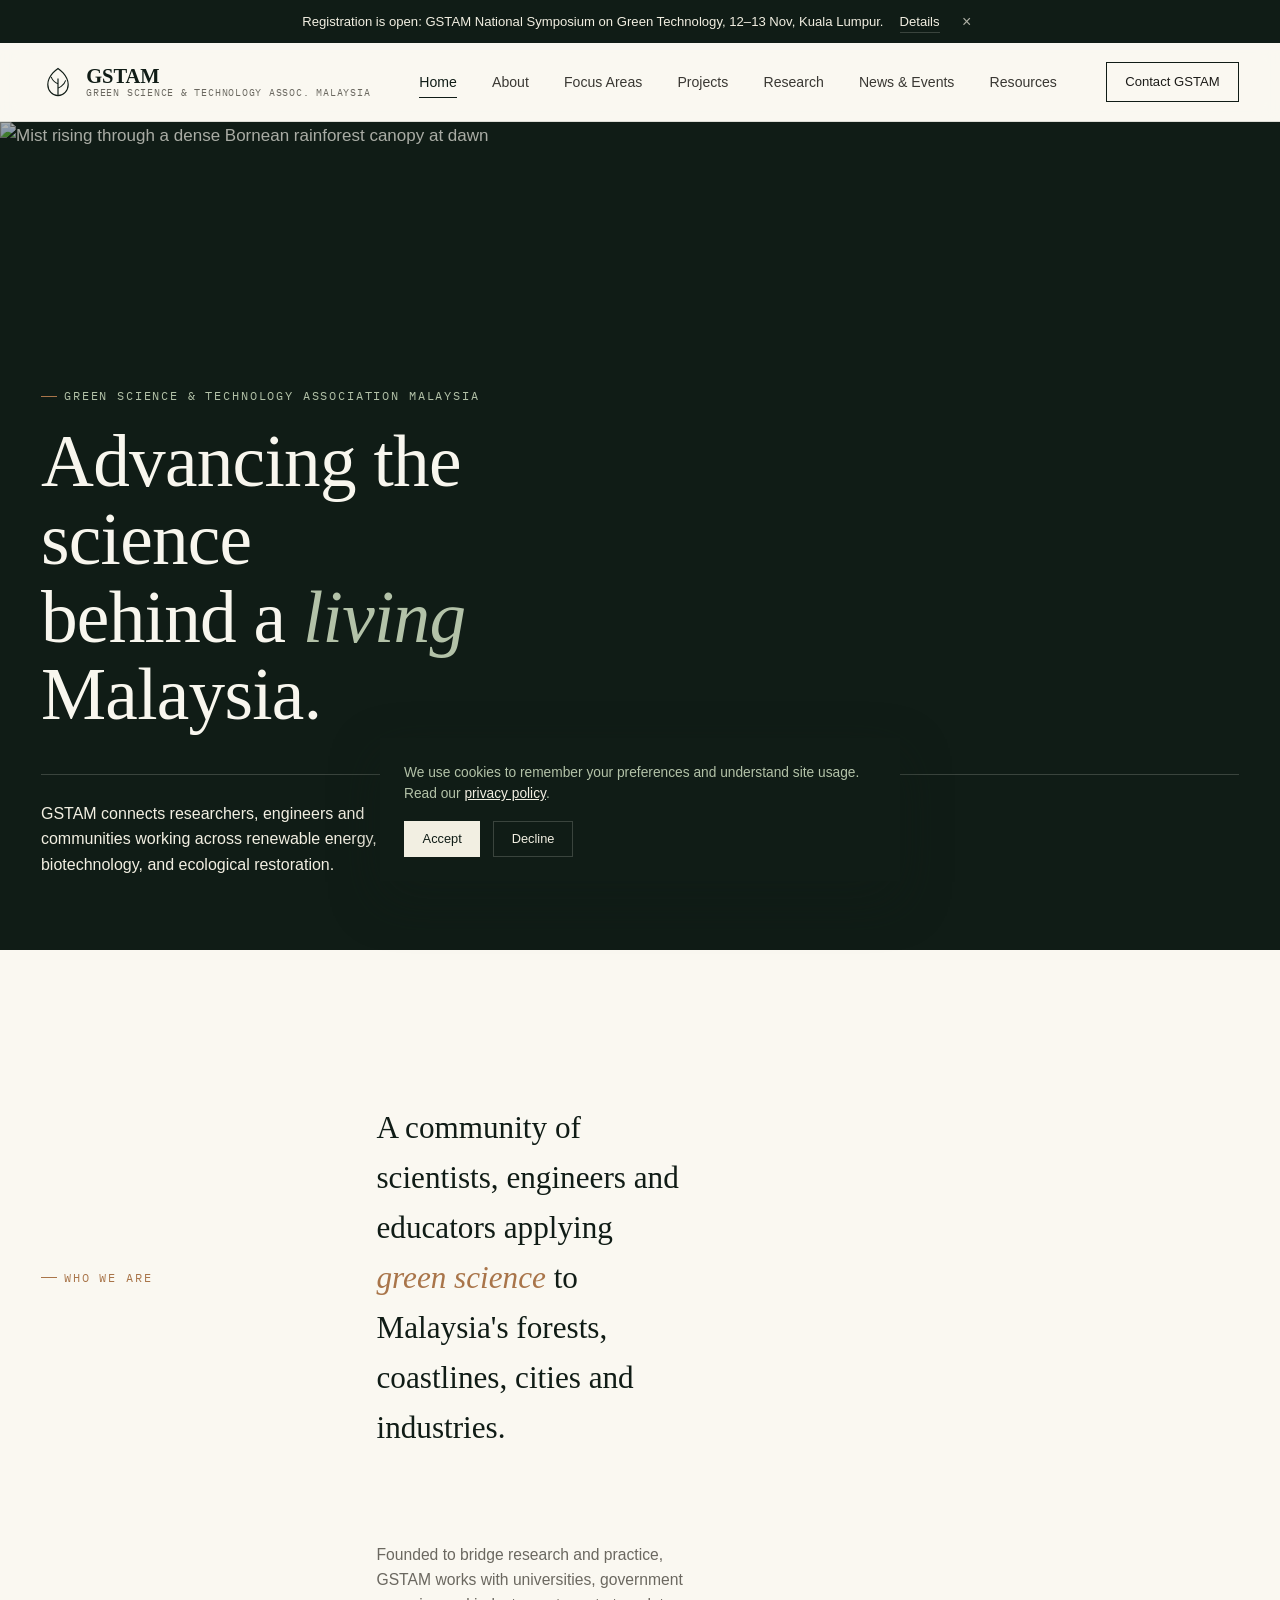
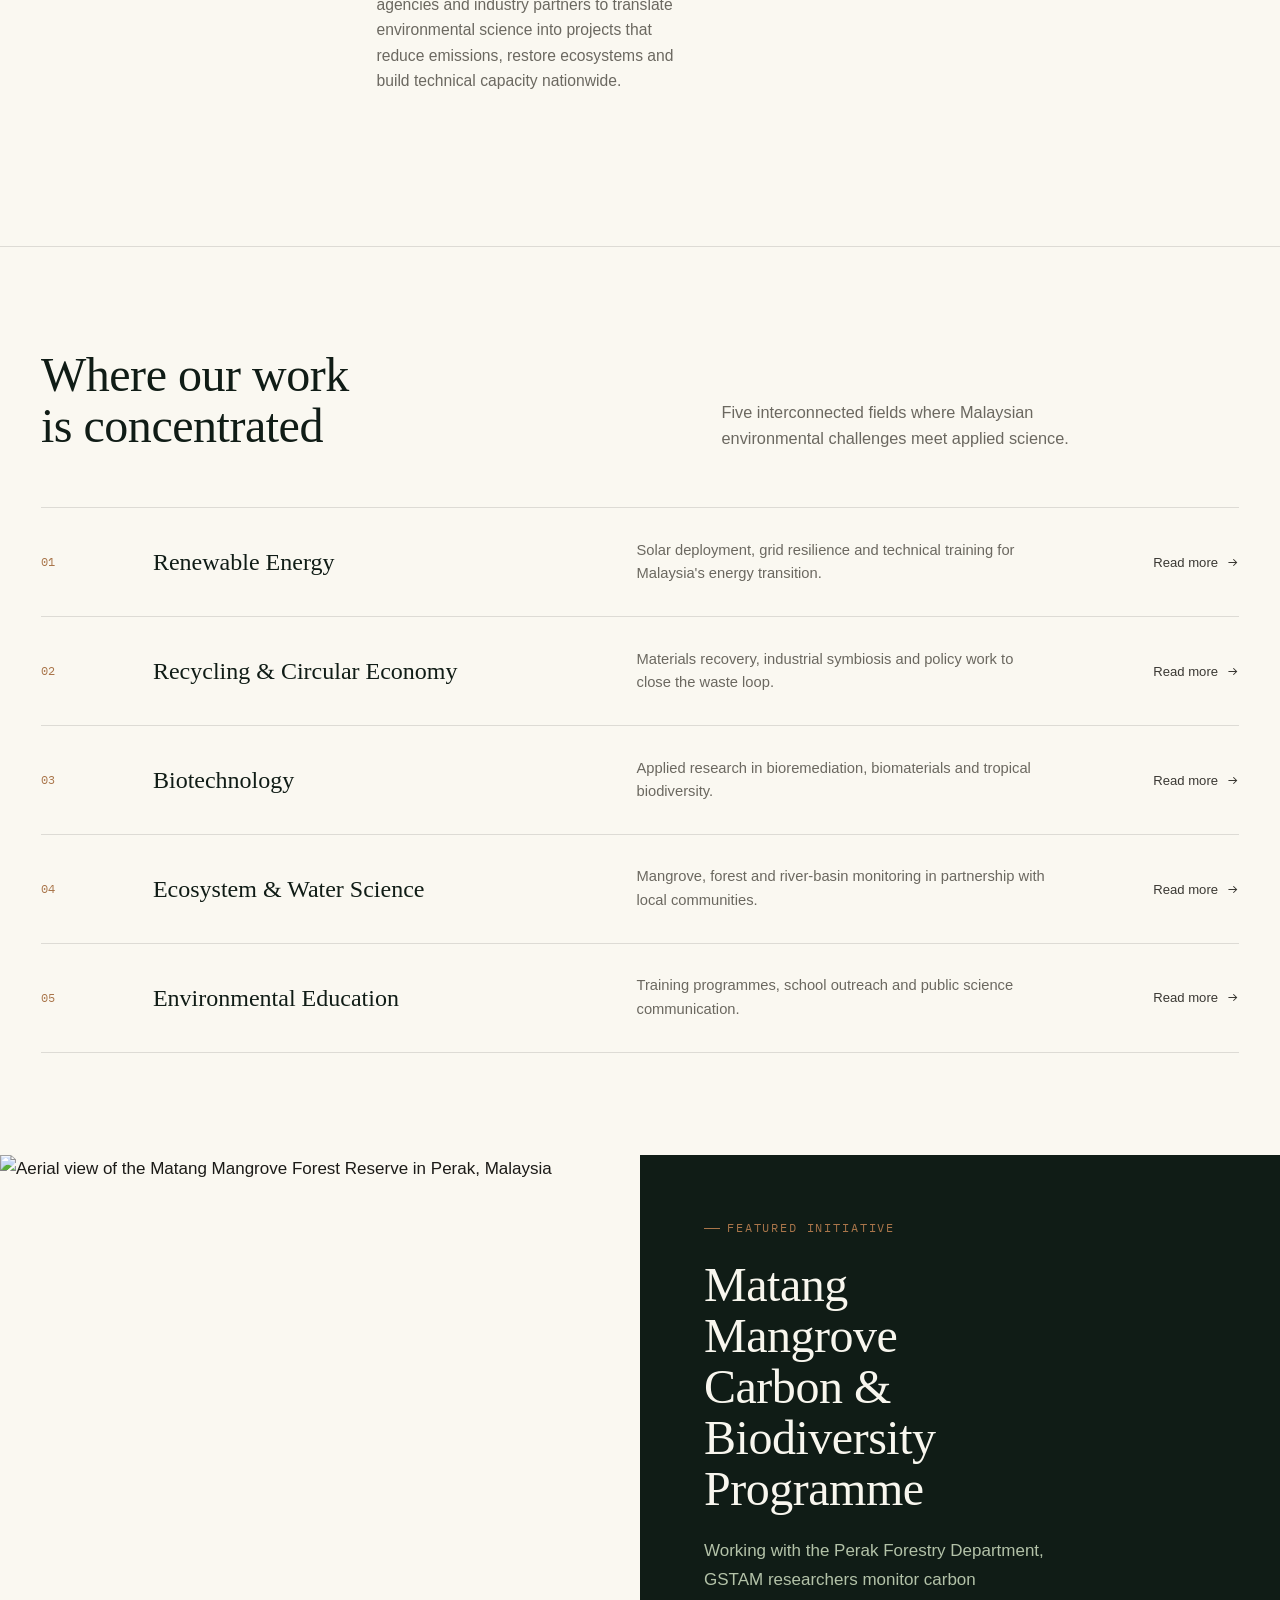
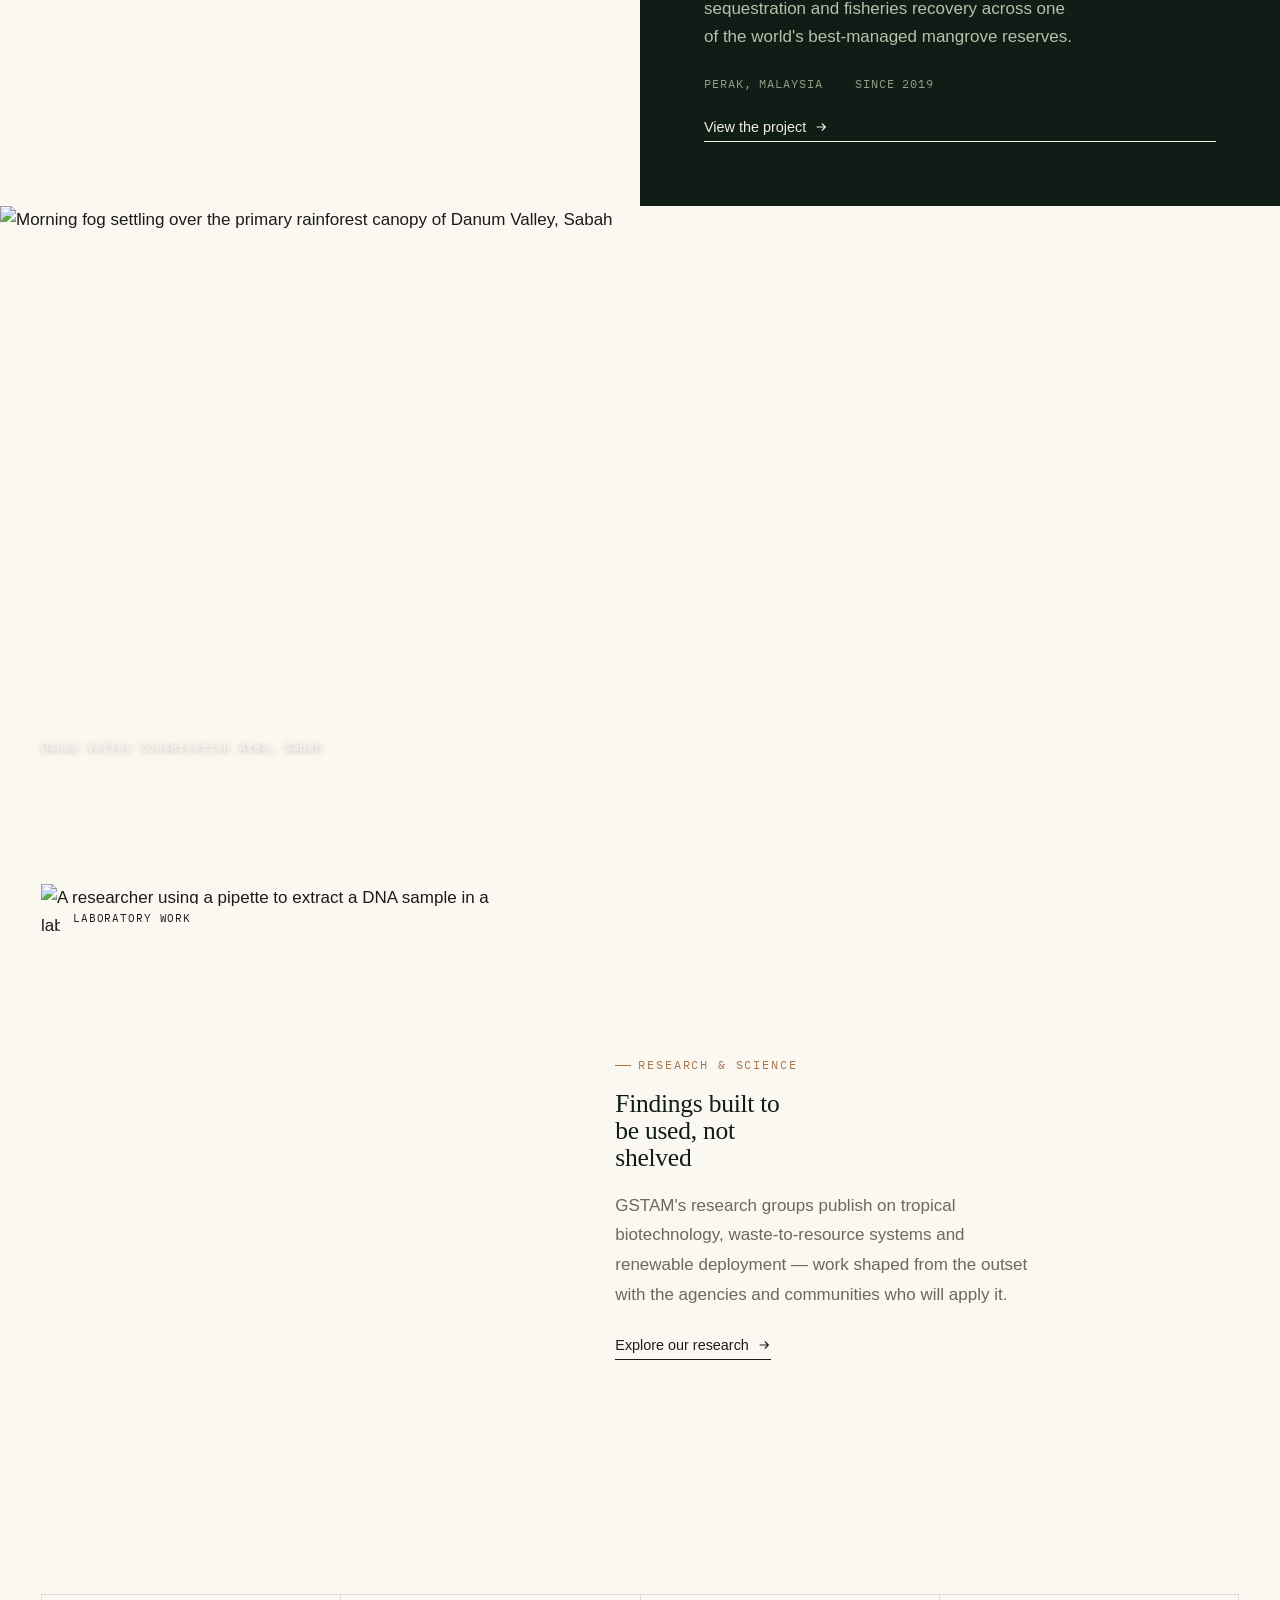
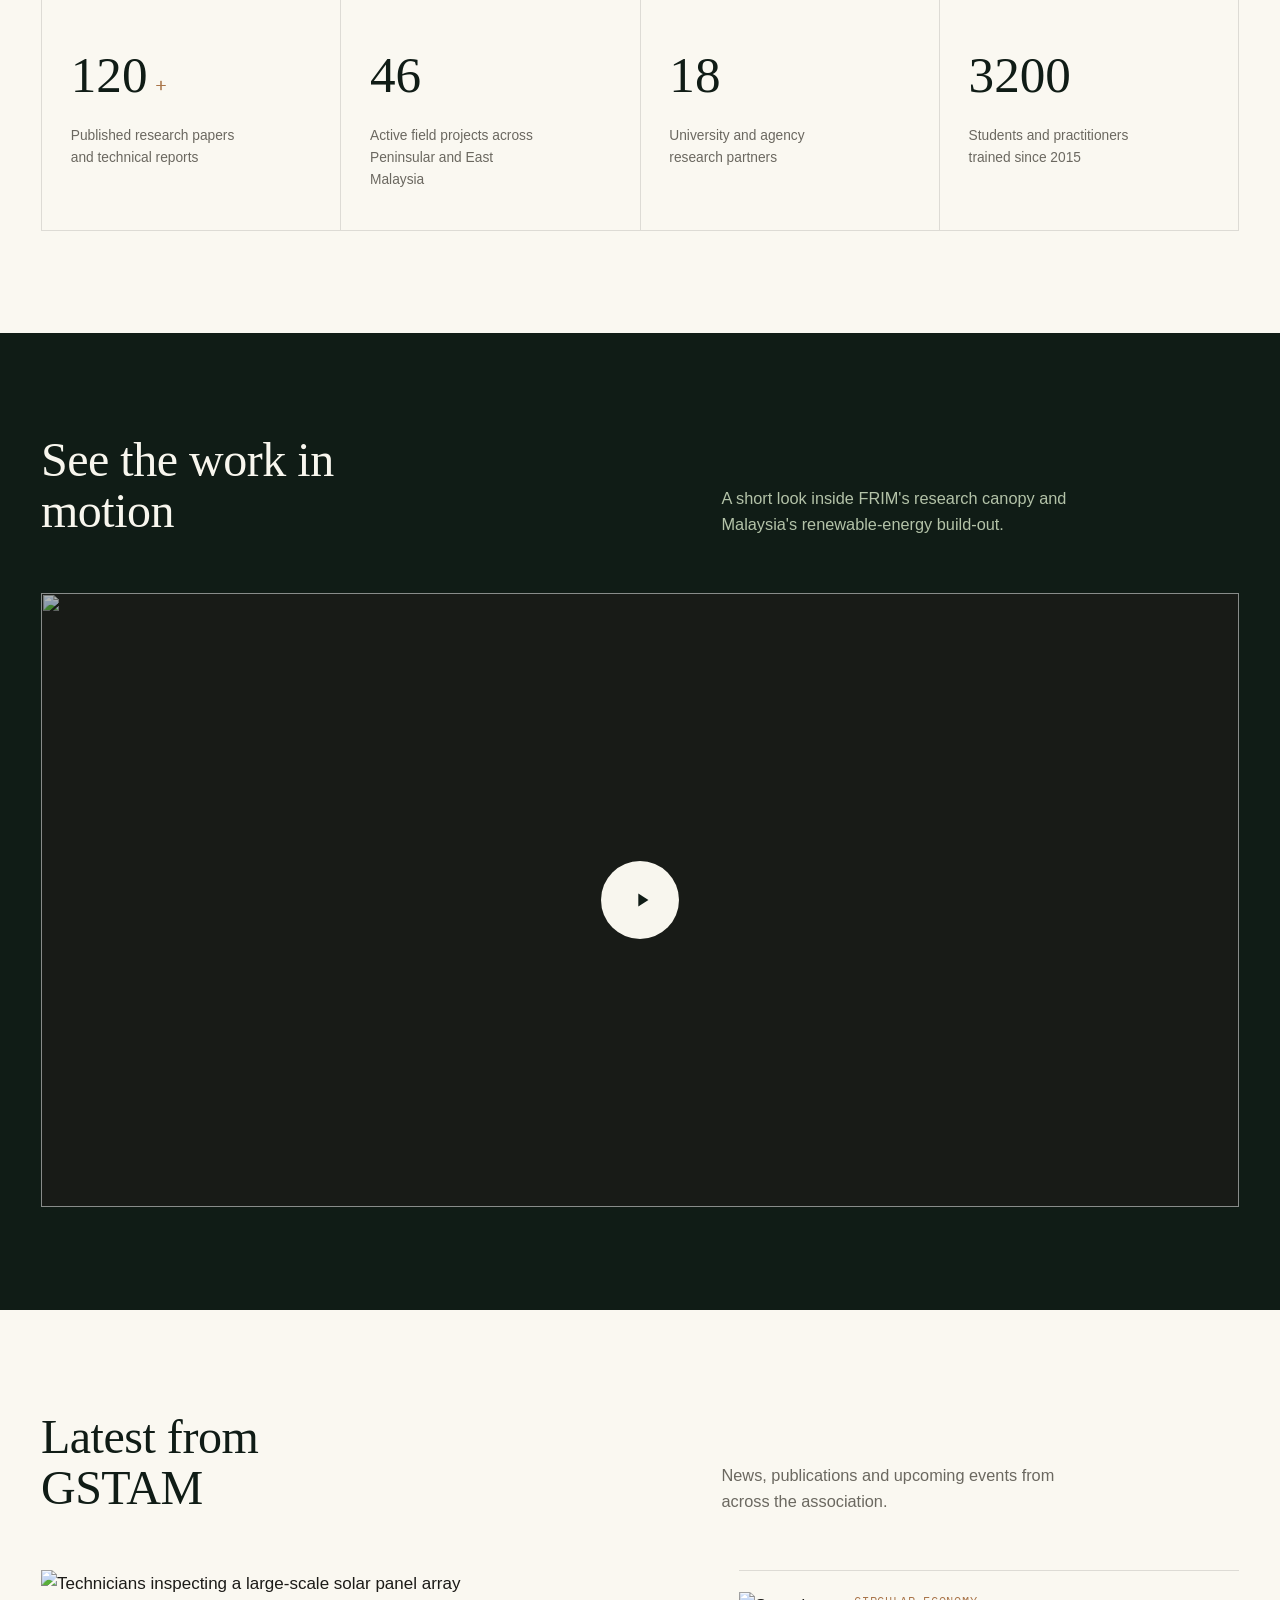
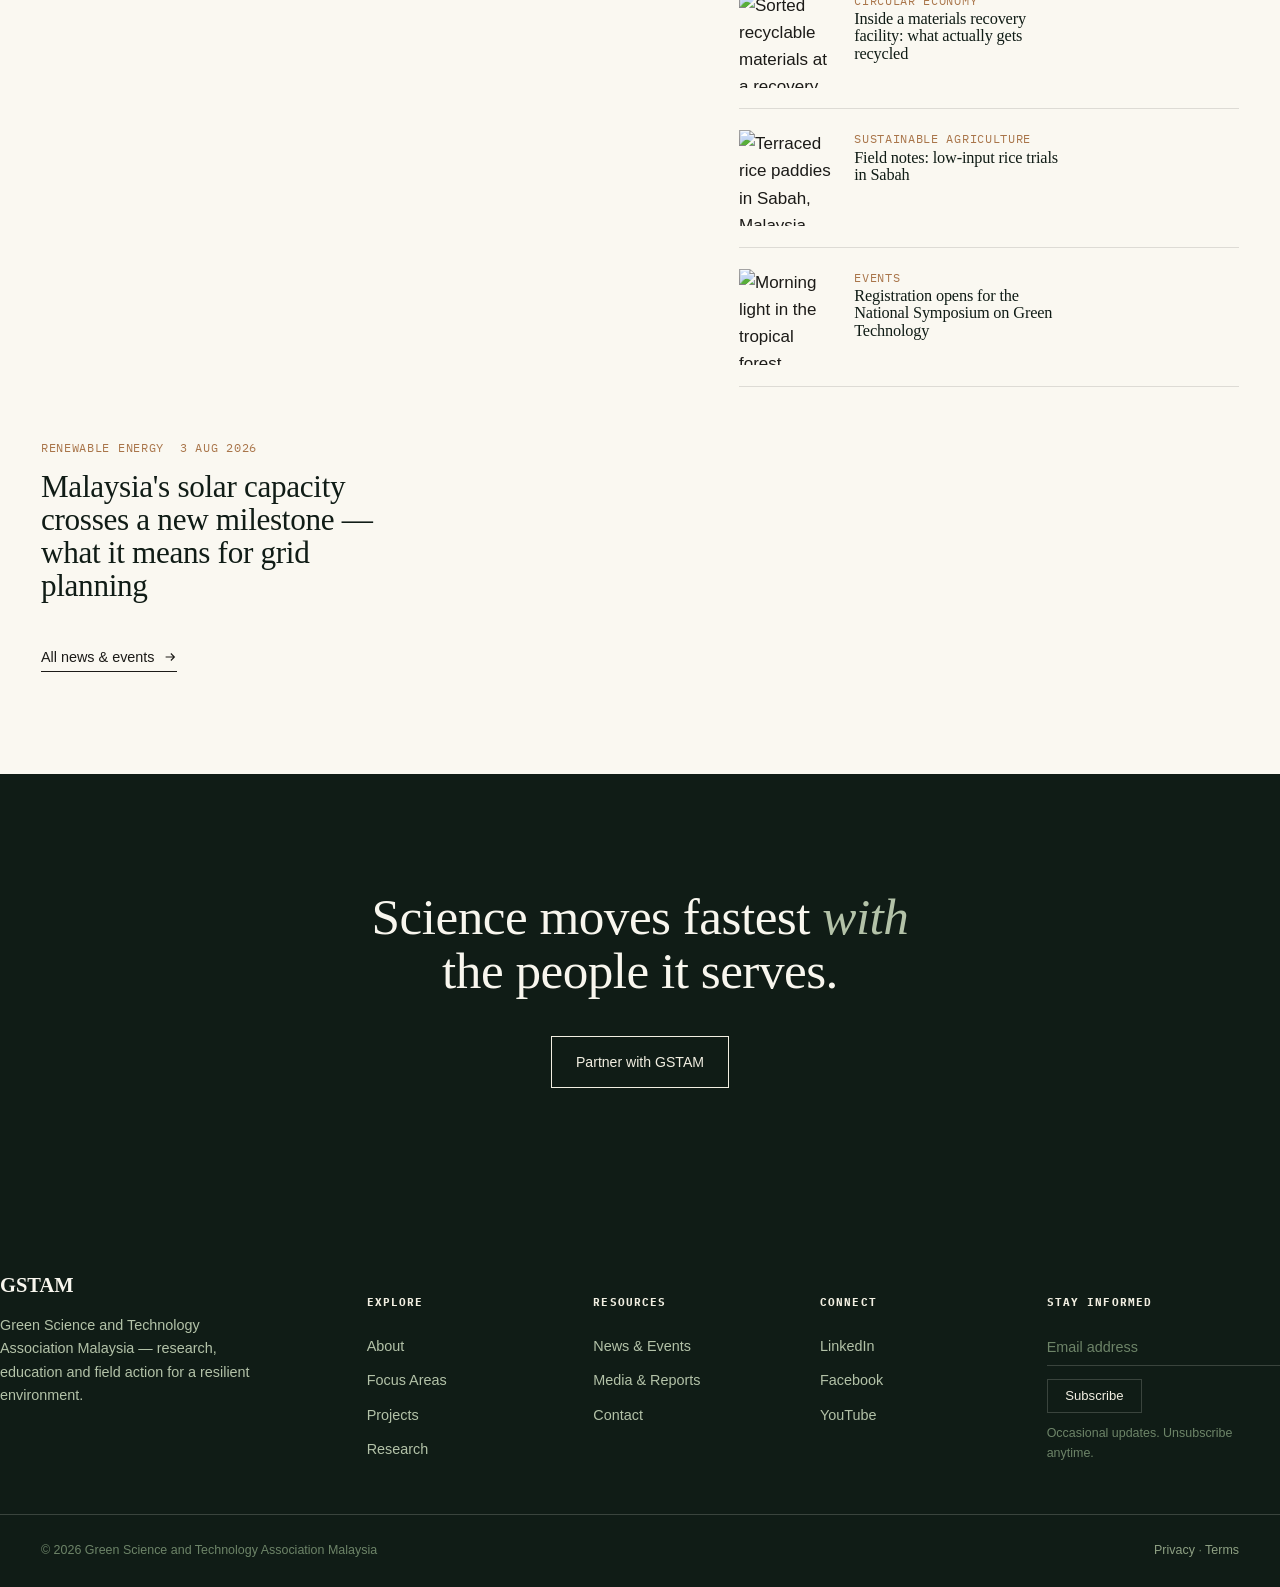
==== commit 23593ee1: "Refine announcement text" ====
--- a/index.html
+++ b/index.html
@@ -7,22 +7,20 @@
 <meta name="description" content="GSTAM advances environmental science, renewable energy, biotechnology and the circular economy through research, education and field initiatives across Malaysia.">
 <link rel="preconnect" href="https://fonts.googleapis.com">
 <link rel="preconnect" href="https://fonts.gstatic.com" crossorigin>
-<link href="https://fonts.googleapis.com/css2?family=Fraunces:ital,opsz,wght@0,9..144,300..600;1,9..144,400..600&family=IBM+Plex+Sans:wght@400;500;600&family=IBM+Plex+Mono:wght@400;500&display=swap" rel="stylesheet">
+<link href="https://fonts.googleapis.com/css2?family=Cormorant+Garamond:ital,wght@0,400;0,500;0,600;0,700;1,400;1,500&family=Source+Sans+3:wght@400;500;600;700&family=IBM+Plex+Mono:wght@400;500&display=swap" rel="stylesheet">
 <link rel="stylesheet" href="styles.css">
 </head>
 <body data-page-title="Home">
 <a class="skip-link" href="#main">Skip to content</a>
 
-<!-- ===================== Announcement bar ===================== -->
 <div class="announce" data-announce-id="symposium2026">
   <div class="announce__row">
-    <span>Registration is open — GSTAM National Symposium on Green Technology, 12–13 Nov, Kuala Lumpur.</span>
+    <span>Registration is open: GSTAM National Symposium on Green Technology, 12–13 Nov, Kuala Lumpur.</span>
     <a href="news-events.html">Details</a>
     <button class="announce__close" aria-label="Dismiss announcement">&times;</button>
   </div>
 </div>
 
-<!-- ===================== Header ===================== -->
 <header class="site-header">
   <div class="site-header__row">
     <a href="index.html" class="brand">
@@ -52,7 +50,6 @@
   </div>
 </header>
 
-<!-- ===================== Mobile nav ===================== -->
 <div class="nav-mobile" id="mobile-menu">
   <div class="nav-mobile__top">
     <span class="brand"><span class="brand__word"><b>GSTAM</b></span></span>
@@ -73,7 +70,6 @@
 
 <main id="main">
 
-  <!-- ===================== Hero ===================== -->
   <section class="hero">
     <div class="hero__media">
       <img src="https://commons.wikimedia.org/wiki/Special:FilePath/Borneo%20rainforest.jpg?width=2200" alt="Mist rising through a dense Bornean rainforest canopy at dawn">
@@ -84,12 +80,11 @@
       <h1 class="hero__title">Advancing the science<br>behind a <em>living</em> Malaysia.</h1>
       <div class="hero__foot">
         <p class="hero__statement">GSTAM connects researchers, engineers and communities working across renewable energy, biotechnology, and ecological restoration.</p>
-        <div class="hero__scroll"><span class="hero__scroll-line"></span>Scroll</div>
-      </div>
-    </div>
-  </section>
-
-  <!-- ===================== Purpose statement ===================== -->
+        
+      </div>
+    </div>
+  </section>
+
   <section class="section section--tight">
     <div class="container statement">
       <p class="eyebrow">Who we are</p>
@@ -107,7 +102,6 @@
 
   <hr class="rule container">
 
-  <!-- ===================== Focus areas ===================== -->
   <section class="section">
     <div class="container">
       <div class="section-head">
@@ -150,7 +144,6 @@
     </div>
   </section>
 
-  <!-- ===================== Featured initiative ===================== -->
   <section class="feature-split" data-reveal>
     <div class="feature-split__media">
       <img src="https://commons.wikimedia.org/wiki/Special:FilePath/Matang%20Mangrove%20Forest%2C%20Malaysia%20(477879399).jpg?width=1400" alt="Aerial view of the Matang Mangrove Forest Reserve in Perak, Malaysia">
@@ -167,13 +160,11 @@
     </div>
   </section>
 
-  <!-- ===================== Editorial image band ===================== -->
   <section class="image-band" data-reveal>
     <img src="https://commons.wikimedia.org/wiki/Special:FilePath/Morning%20fog%20over%20Danum%20Valley%20(27329938517).jpg?width=2200" alt="Morning fog settling over the primary rainforest canopy of Danum Valley, Sabah">
     <span class="image-band__caption">Danum Valley Conservation Area, Sabah</span>
   </section>
 
-  <!-- ===================== Research highlight + stats ===================== -->
   <section class="section">
     <div class="container">
       <div class="research-highlight">
@@ -212,7 +203,6 @@
     </div>
   </section>
 
-  <!-- ===================== Video section ===================== -->
   <section class="section section--dark">
     <div class="container">
       <div class="section-head">
@@ -230,7 +220,6 @@
     </div>
   </section>
 
-  <!-- ===================== News & events ===================== -->
   <section class="section">
     <div class="container">
       <div class="section-head">
@@ -279,7 +268,6 @@
     </div>
   </section>
 
-  <!-- ===================== Closing statement ===================== -->
   <section class="closing">
     <div class="container">
       <h2 data-reveal>Science moves fastest <em>with</em> the people it serves.</h2>
@@ -289,7 +277,6 @@
 
 </main>
 
-<!-- ===================== Footer ===================== -->
 <footer class="site-footer">
   <div class="container footer-top">
     <div class="footer-brand">
@@ -331,7 +318,6 @@
   </div>
 </footer>
 
-<!-- ===================== Cookie consent ===================== -->
 <div class="cookie-bar" role="dialog" aria-label="Cookie preferences">
   <p>We use cookies to remember your preferences and understand site usage. Read our <a href="#">privacy policy</a>.</p>
   <div class="cookie-bar__actions">
--- a/styles.css
+++ b/styles.css
@@ -1,12 +1,4 @@
-/* ==========================================================================
-   GSTAM — Green Science and Technology Association Malaysia
-   Design system
-   Type:  Fraunces (display serif, editorial, botanical optical sizing)
-          IBM Plex Sans (body / UI, technical & readable)
-   ========================================================================== */
-
 :root{
-  /* --- colour: deep forest / ivory / earth, restrained --- */
   --forest-950:#101c16;
   --forest-900:#152820;
   --forest-800:#1e372c;
@@ -40,7 +32,7 @@
   --step-body:1.0625rem;
 
   --container:1320px;
-  --gutter:clamp(1.5rem, 4vw, 4rem);
+  --gutter:clamp(1rem, 3.2vw, 4rem);
 
   --ease:cubic-bezier(.16,.8,.24,1);
 }
@@ -114,9 +106,6 @@
 
 .rule{border:none;border-top:1px solid var(--line);margin:0;}
 
-/* ==========================================================================
-   Skip link
-   ========================================================================== */
 .skip-link{
   position:absolute;left:1rem;top:-4rem;
   background:var(--forest-950);color:var(--ivory-50);
@@ -126,9 +115,6 @@
 }
 .skip-link:focus{top:1rem;}
 
-/* ==========================================================================
-   Announcement bar (localStorage dismissal)
-   ========================================================================== */
 .announce{
   background:var(--forest-950);
   color:var(--ivory-100);
@@ -151,9 +137,6 @@
 }
 .announce__close:hover{opacity:1;}
 
-/* ==========================================================================
-   Header / nav
-   ========================================================================== */
 .site-header{
   position:sticky;top:0;z-index:90;
   background:rgba(250,248,241,0.86);
@@ -237,9 +220,12 @@
   .nav-mobile{display:block;}
 }
 
-/* ==========================================================================
-   Buttons / links
-   ========================================================================== */
+@media (max-width:520px){
+  .site-header__row{padding-top:.85rem;padding-bottom:.85rem;gap:1rem;}
+  .brand{font-size:1.1rem;gap:.55rem;}
+  .brand__mark{width:30px;height:30px;}
+}
+
 .btn{
   display:inline-flex;align-items:center;gap:0.6rem;
   font-size:0.88rem;padding:0.85rem 1.5rem;
@@ -261,16 +247,10 @@
 .text-link svg{width:14px;height:14px;transition:transform .25s var(--ease);}
 .text-link:hover svg{transform:translateX(4px);}
 
-/* ==========================================================================
-   Contour motif (signature element)
-   ========================================================================== */
 .contour{position:absolute;inset:0;pointer-events:none;z-index:0;overflow:hidden;}
 .contour svg{width:100%;height:100%;}
 .contour path{fill:none;stroke:currentColor;stroke-width:1;}
 
-/* ==========================================================================
-   Hero
-   ========================================================================== */
 .hero{
   position:relative;
   min-height:92vh;
@@ -322,9 +302,6 @@
 @keyframes scrollLine{ to{top:100%;} }
 @media (prefers-reduced-motion:reduce){ .hero__scroll-line::after{animation:none;top:0;} }
 
-/* ==========================================================================
-   Section scaffolding
-   ========================================================================== */
 section{position:relative;}
 .section{padding:clamp(4.5rem,8vw,8rem) 0;}
 .section--tight{padding:clamp(3rem,5vw,5rem) 0;}
@@ -339,21 +316,15 @@
 .section-head h2{font-size:var(--step-2);max-width:14ch;}
 .section-head p{color:var(--charcoal-500);max-width:42ch;font-size:1.02rem;}
 @media (max-width:800px){
-  .section-head{grid-template-columns:1fr;gap:1.2rem;}
-}
-
-/* ==========================================================================
-   Reveal-on-scroll
-   ========================================================================== */
+  .section-head{grid-template-columns:1fr;gap:1.2rem;margin-bottom:2.5rem;}
+}
+
 [data-reveal]{opacity:0;transform:translateY(28px);transition:opacity .8s var(--ease), transform .8s var(--ease);}
 [data-reveal].is-visible{opacity:1;transform:translateY(0);}
 [data-reveal-delay="1"]{transition-delay:.12s;}
 [data-reveal-delay="2"]{transition-delay:.24s;}
 [data-reveal-delay="3"]{transition-delay:.36s;}
 
-/* ==========================================================================
-   Purpose statement (home)
-   ========================================================================== */
 .statement{
   display:grid;grid-template-columns:0.5fr 1.5fr;gap:3rem;
   padding-top:clamp(4rem,7vw,6rem);padding-bottom:clamp(4rem,7vw,6rem);
@@ -363,9 +334,6 @@
 .statement__aside{align-self:end;color:var(--charcoal-500);max-width:36ch;font-size:0.98rem;}
 @media (max-width:800px){ .statement{grid-template-columns:1fr;} }
 
-/* ==========================================================================
-   Focus areas (asymmetric list)
-   ========================================================================== */
 .focus-list{border-top:1px solid var(--line);}
 .focus-item{
   border-bottom:1px solid var(--line);
@@ -387,9 +355,6 @@
   .focus-item__desc{grid-area:desc;} .focus-item__link{grid-area:link;justify-self:start;}
 }
 
-/* ==========================================================================
-   Featured initiative (editorial image + text split)
-   ========================================================================== */
 .feature-split{display:grid;grid-template-columns:1fr 1fr;gap:0;align-items:stretch;}
 .feature-split__media{position:relative;overflow:hidden;min-height:420px;}
 .feature-split__media img{width:100%;height:100%;object-fit:cover;transition:transform .8s var(--ease);}
@@ -402,11 +367,12 @@
 .feature-split__text h3{font-size:var(--step-2);color:var(--ivory-50);max-width:14ch;}
 .feature-split__text p{color:var(--sage-300);max-width:40ch;line-height:1.7;}
 .feature-split__meta{display:flex;gap:2rem;font-family:var(--font-mono);font-size:0.72rem;letter-spacing:0.08em;text-transform:uppercase;color:var(--sage-400);}
-@media (max-width:860px){ .feature-split{grid-template-columns:1fr;} .feature-split__media{min-height:320px;} }
-
-/* ==========================================================================
-   Edge-to-edge editorial image band
-   ========================================================================== */
+@media (max-width:860px){
+  .feature-split{grid-template-columns:1fr;}
+  .feature-split__media{min-height:320px;}
+  .feature-split__text{padding:clamp(2rem,7vw,3.5rem);}
+}
+
 .image-band{position:relative;height:64vh;min-height:420px;overflow:hidden;}
 .image-band img{width:100%;height:100%;object-fit:cover;}
 .image-band__caption{
@@ -417,19 +383,16 @@
   text-shadow:0 1px 6px rgba(0,0,0,0.4);
 }
 
-/* ==========================================================================
-   Research / stat highlight
-   ========================================================================== */
 .stat-grid{display:grid;grid-template-columns:repeat(4,1fr);border-top:1px solid var(--line);border-left:1px solid var(--line);}
 .stat-cell{border-right:1px solid var(--line);border-bottom:1px solid var(--line);padding:2.4rem 1.8rem;}
 .stat-cell__num{font-family:var(--font-display);font-size:clamp(2.2rem,4vw,3.4rem);color:var(--forest-950);display:flex;align-items:baseline;gap:0.15em;}
 .stat-cell__num sup{font-size:0.4em;color:var(--clay-500);font-family:var(--font-mono);}
 .stat-cell__label{margin-top:0.6rem;color:var(--charcoal-500);font-size:0.86rem;max-width:22ch;}
-@media (max-width:820px){ .stat-grid{grid-template-columns:repeat(2,1fr);} }
-
-/* ==========================================================================
-   Research highlight split
-   ========================================================================== */
+@media (max-width:820px){
+  .stat-grid{grid-template-columns:repeat(2,minmax(0,1fr));}
+  .stat-cell{padding:2rem 1.25rem;}
+}
+
 .research-highlight{display:grid;grid-template-columns:0.9fr 1.1fr;gap:4rem;align-items:center;}
 .research-highlight__media{position:relative;aspect-ratio:4/5;overflow:hidden;}
 .research-highlight__media img{width:100%;height:100%;object-fit:cover;}
@@ -438,11 +401,11 @@
   background:var(--paper);padding:0.4rem 0.8rem;
   font-family:var(--font-mono);font-size:0.68rem;letter-spacing:0.08em;text-transform:uppercase;
 }
-@media (max-width:860px){ .research-highlight{grid-template-columns:1fr;gap:2rem;} }
-
-/* ==========================================================================
-   Video section
-   ========================================================================== */
+@media (max-width:860px){
+  .research-highlight{grid-template-columns:1fr;gap:2rem;}
+  .research-highlight__media{aspect-ratio:16/10;}
+}
+
 .video-block{position:relative;aspect-ratio:16/8.2;background:var(--charcoal-900);overflow:hidden;}
 .video-block iframe{width:100%;height:100%;border:0;}
 .video-block__poster{position:absolute;inset:0;cursor:pointer;background:none;border:0;padding:0;width:100%;}
@@ -458,9 +421,6 @@
 .video-block__poster:hover .video-block__play{transform:translate(-50%,-50%) scale(1.08);}
 .video-block__play svg{width:22px;height:22px;margin-left:3px;}
 
-/* ==========================================================================
-   News list
-   ========================================================================== */
 .news-grid{display:grid;grid-template-columns:1.3fr 1fr;gap:3rem;}
 .news-feature{position:relative;}
 .news-feature__media{aspect-ratio:16/11;overflow:hidden;position:relative;}
@@ -475,11 +435,10 @@
 .news-row__media{aspect-ratio:1/1;overflow:hidden;}
 .news-row__media img{width:100%;height:100%;object-fit:cover;}
 .news-row h4{font-size:1.02rem;font-family:var(--font-display);font-weight:500;max-width:26ch;}
-@media (max-width:860px){ .news-grid{grid-template-columns:1fr;} }
-
-/* ==========================================================================
-   Closing statement
-   ========================================================================== */
+@media (max-width:860px){
+  .news-grid{grid-template-columns:1fr;gap:2.25rem;}
+}
+
 .closing{
   background:var(--forest-950);color:var(--ivory-50);
   padding:clamp(5rem,9vw,9rem) 0;
@@ -492,9 +451,6 @@
 .closing h2 em{color:var(--sage-300);font-style:italic;}
 .closing .btn{margin-top:2.4rem;}
 
-/* ==========================================================================
-   Footer
-   ========================================================================== */
 .site-footer{background:var(--forest-950);color:var(--sage-300);}
 .footer-top{
   padding:4.5rem 0 3rem;
@@ -529,13 +485,10 @@
 .footer-bottom a{color:var(--sage-400);}
 .footer-bottom a:hover{color:var(--ivory-50);}
 @media (max-width:900px){
-  .footer-top{grid-template-columns:1fr 1fr;}
+  .footer-top{grid-template-columns:repeat(2,minmax(0,1fr));gap:2rem;}
   .footer-brand{grid-column:1/-1;}
 }
 
-/* ==========================================================================
-   Cookie consent
-   ========================================================================== */
 .cookie-bar{
   position:fixed;left:1.2rem;right:1.2rem;bottom:1.2rem;z-index:200;
   max-width:520px;margin:0 auto;
@@ -554,9 +507,6 @@
 }
 .cookie-bar__actions .cookie-accept{background:var(--ivory-100);color:var(--forest-950);border-color:var(--ivory-100);}
 
-/* ==========================================================================
-   Utility
-   ========================================================================== */
 .visually-hidden{position:absolute;width:1px;height:1px;overflow:hidden;clip:rect(0 0 0 0);white-space:nowrap;}
 .mt-0{margin-top:0;}
 .back-to-top{
@@ -568,3 +518,214 @@
   transition:opacity .3s var(--ease),transform .3s var(--ease),visibility .3s;
 }
 .back-to-top.is-visible{opacity:1;visibility:visible;transform:translateY(0);}
+
+@media (max-width:680px){
+  .hero{
+    min-height:clamp(620px,88svh,820px);
+  }
+
+  .hero__content{
+    padding-bottom:2.75rem;
+  }
+
+  .hero__title{
+    max-width:12ch;
+  }
+
+  .hero__foot{
+    align-items:flex-start;
+    gap:1.5rem;
+    margin-top:2rem;
+    padding-top:1.25rem;
+  }
+
+  .hero__statement{
+    max-width:34ch;
+  }
+
+  .statement{
+    gap:1.75rem;
+  }
+
+  .focus-item{
+    padding:1.45rem 0;
+  }
+
+  .focus-item__title{
+    font-size:1.3rem;
+  }
+
+  .image-band{
+    height:48svh;
+    min-height:320px;
+  }
+
+  .image-band__caption{
+    left:var(--gutter);
+    right:var(--gutter);
+    bottom:1rem;
+  }
+
+  .video-block{
+    aspect-ratio:16/10;
+  }
+
+  .video-block__play{
+    width:64px;
+    height:64px;
+  }
+
+  .news-row{
+    grid-template-columns:78px minmax(0,1fr);
+    gap:1rem;
+  }
+
+  .closing{
+    padding-left:var(--gutter);
+    padding-right:var(--gutter);
+  }
+
+  .cookie-bar{
+    left:var(--gutter);
+    right:var(--gutter);
+    bottom:1rem;
+    padding:1.25rem;
+  }
+}
+
+@media (max-width:520px){
+  .section{
+    padding-top:clamp(3.5rem,12vw,5rem);
+    padding-bottom:clamp(3.5rem,12vw,5rem);
+  }
+
+  .section--tight{
+    padding-top:2.5rem;
+    padding-bottom:2.5rem;
+  }
+
+  .btn{
+    width:100%;
+    justify-content:center;
+  }
+
+  .feature-split__media{
+    min-height:260px;
+  }
+
+  .feature-split__text{
+    padding:2rem var(--gutter);
+  }
+
+  .feature-split__meta{
+    flex-wrap:wrap;
+    gap:.75rem 1.25rem;
+  }
+
+  .stat-grid{
+    grid-template-columns:1fr;
+  }
+
+  .stat-cell{
+    padding:1.5rem 1.1rem;
+  }
+
+  .research-highlight__media{
+    aspect-ratio:4/3;
+  }
+
+  .news-row{
+    grid-template-columns:64px minmax(0,1fr);
+  }
+
+  .footer-top{
+    grid-template-columns:1fr;
+    padding-top:3.5rem;
+  }
+
+  .footer-brand{
+    grid-column:auto;
+  }
+
+  .footer-bottom{
+    align-items:flex-start;
+    flex-direction:column;
+  }
+
+  .nav-mobile{
+    padding-left:var(--gutter);
+    padding-right:var(--gutter);
+  }
+
+  .nav-mobile a{
+    font-size:clamp(1.65rem,7vw,2rem);
+  }
+}
+
+@media (max-width:360px){
+  .brand__word span{
+    display:none;
+  }
+
+  .hero__title{
+    font-size:clamp(2.5rem,15vw,3.5rem);
+  }
+}
+
+.announce__row{
+  flex-wrap:wrap;
+}
+
+.announce__row > span{
+  min-width:0;
+}
+
+@media (max-width:520px){
+  .announce{
+    max-height:72px;
+  }
+
+  .announce__row{
+    justify-content:center;
+    gap:.35rem .7rem;
+    padding:.55rem var(--gutter);
+    line-height:1.35;
+  }
+
+  .announce__row > span{
+    flex:1 1 100%;
+  }
+
+  .announce__row a{
+    flex:0 0 auto;
+  }
+
+  .announce__close{
+    flex:0 0 auto;
+  }
+
+  .footer-top{
+    margin-left:var(--gutter);
+    margin-right:var(--gutter);
+    padding-left:0;
+    padding-right:0;
+  }
+
+  .footer-bottom{
+    margin-left:var(--gutter);
+    margin-right:var(--gutter);
+    padding-left:0;
+    padding-right:0;
+  }
+}
+
+@media (max-width:360px){
+  .announce{
+    max-height:86px;
+  }
+
+  .announce__row{
+    padding-left:.8rem;
+    padding-right:.8rem;
+  }
+}
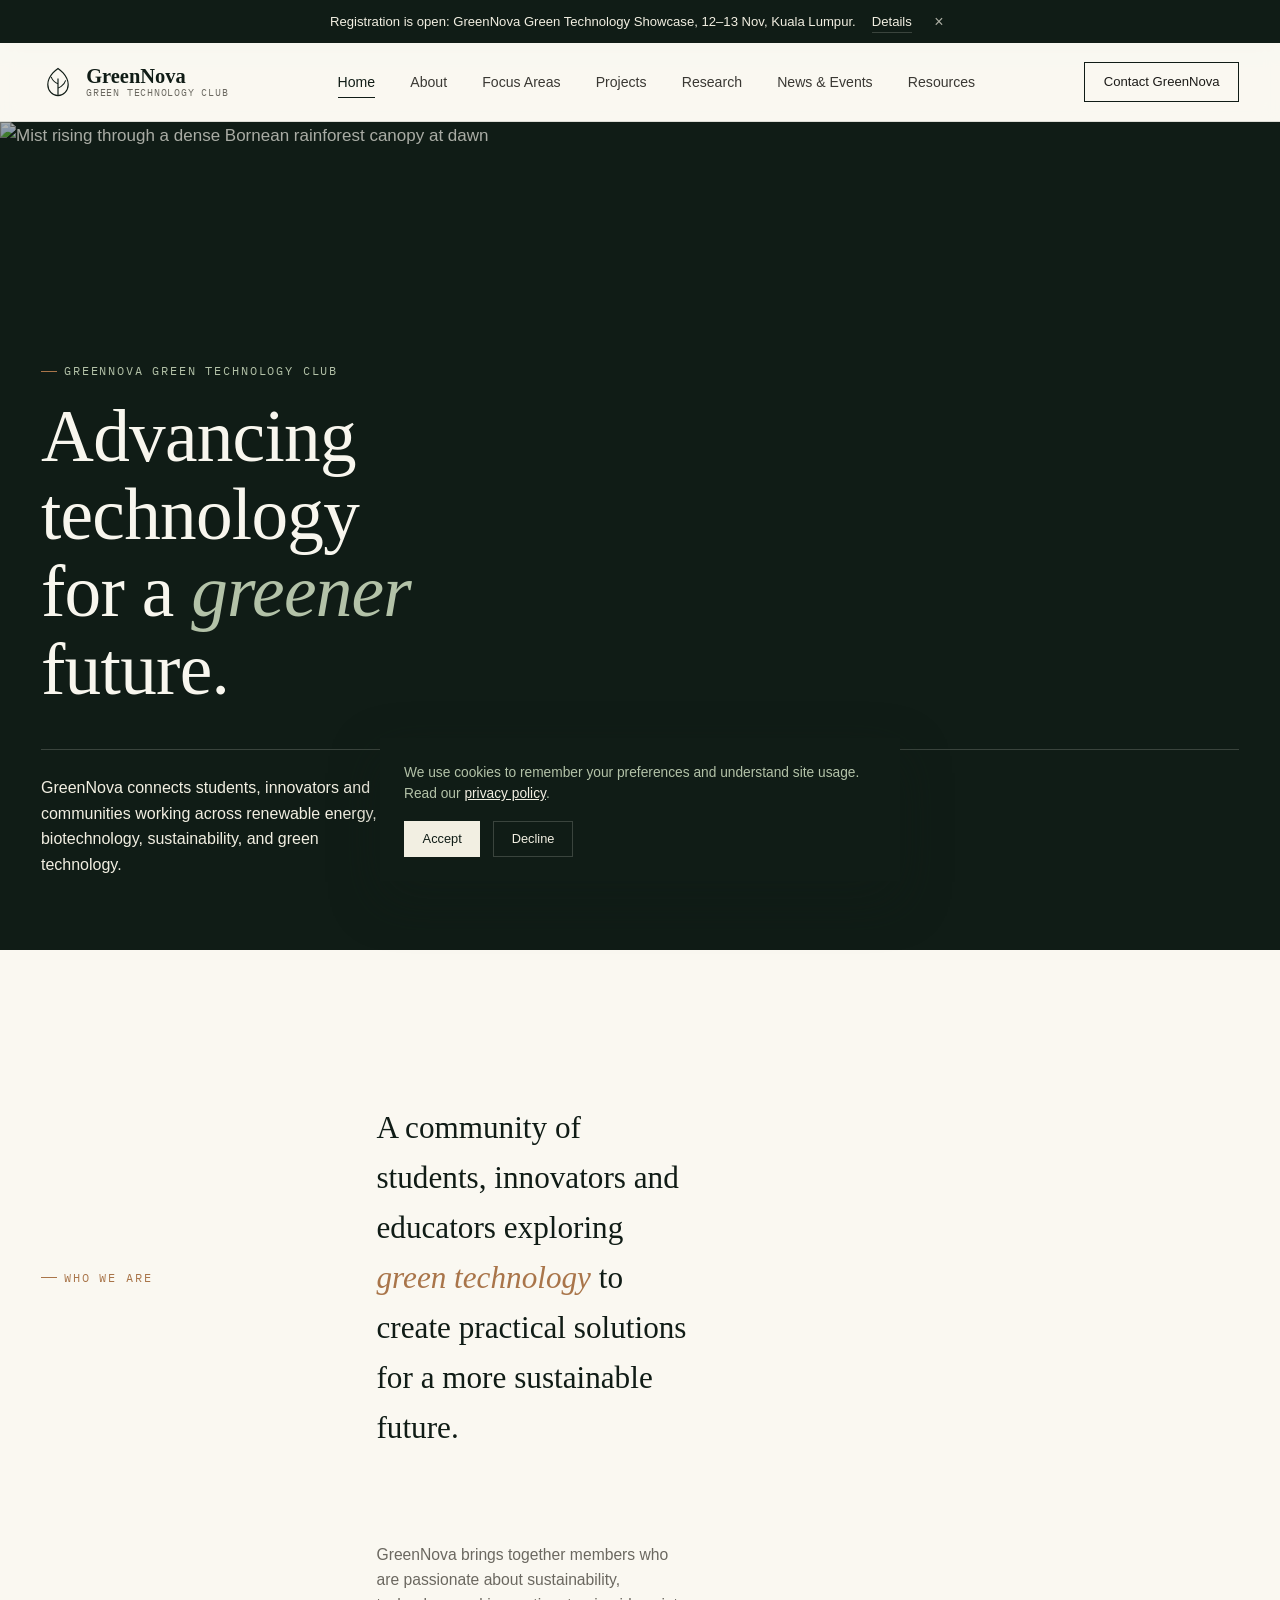
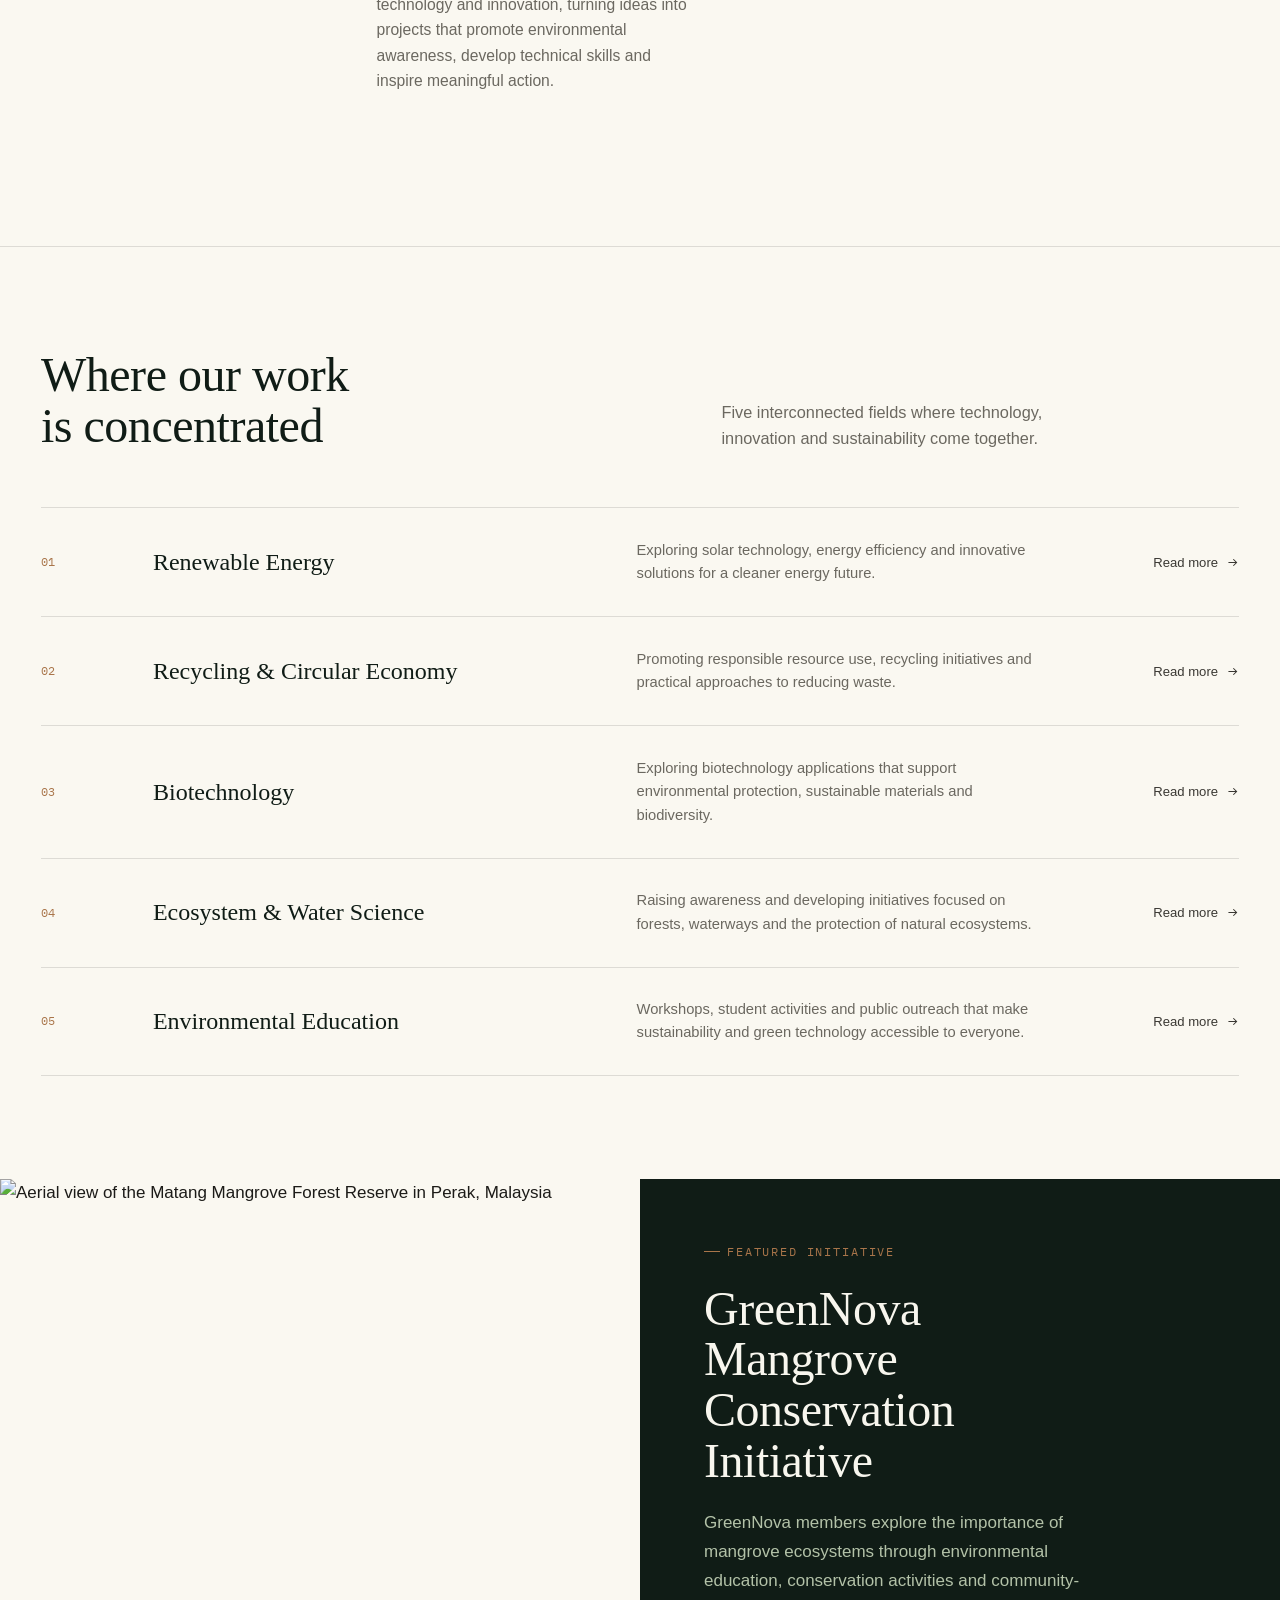
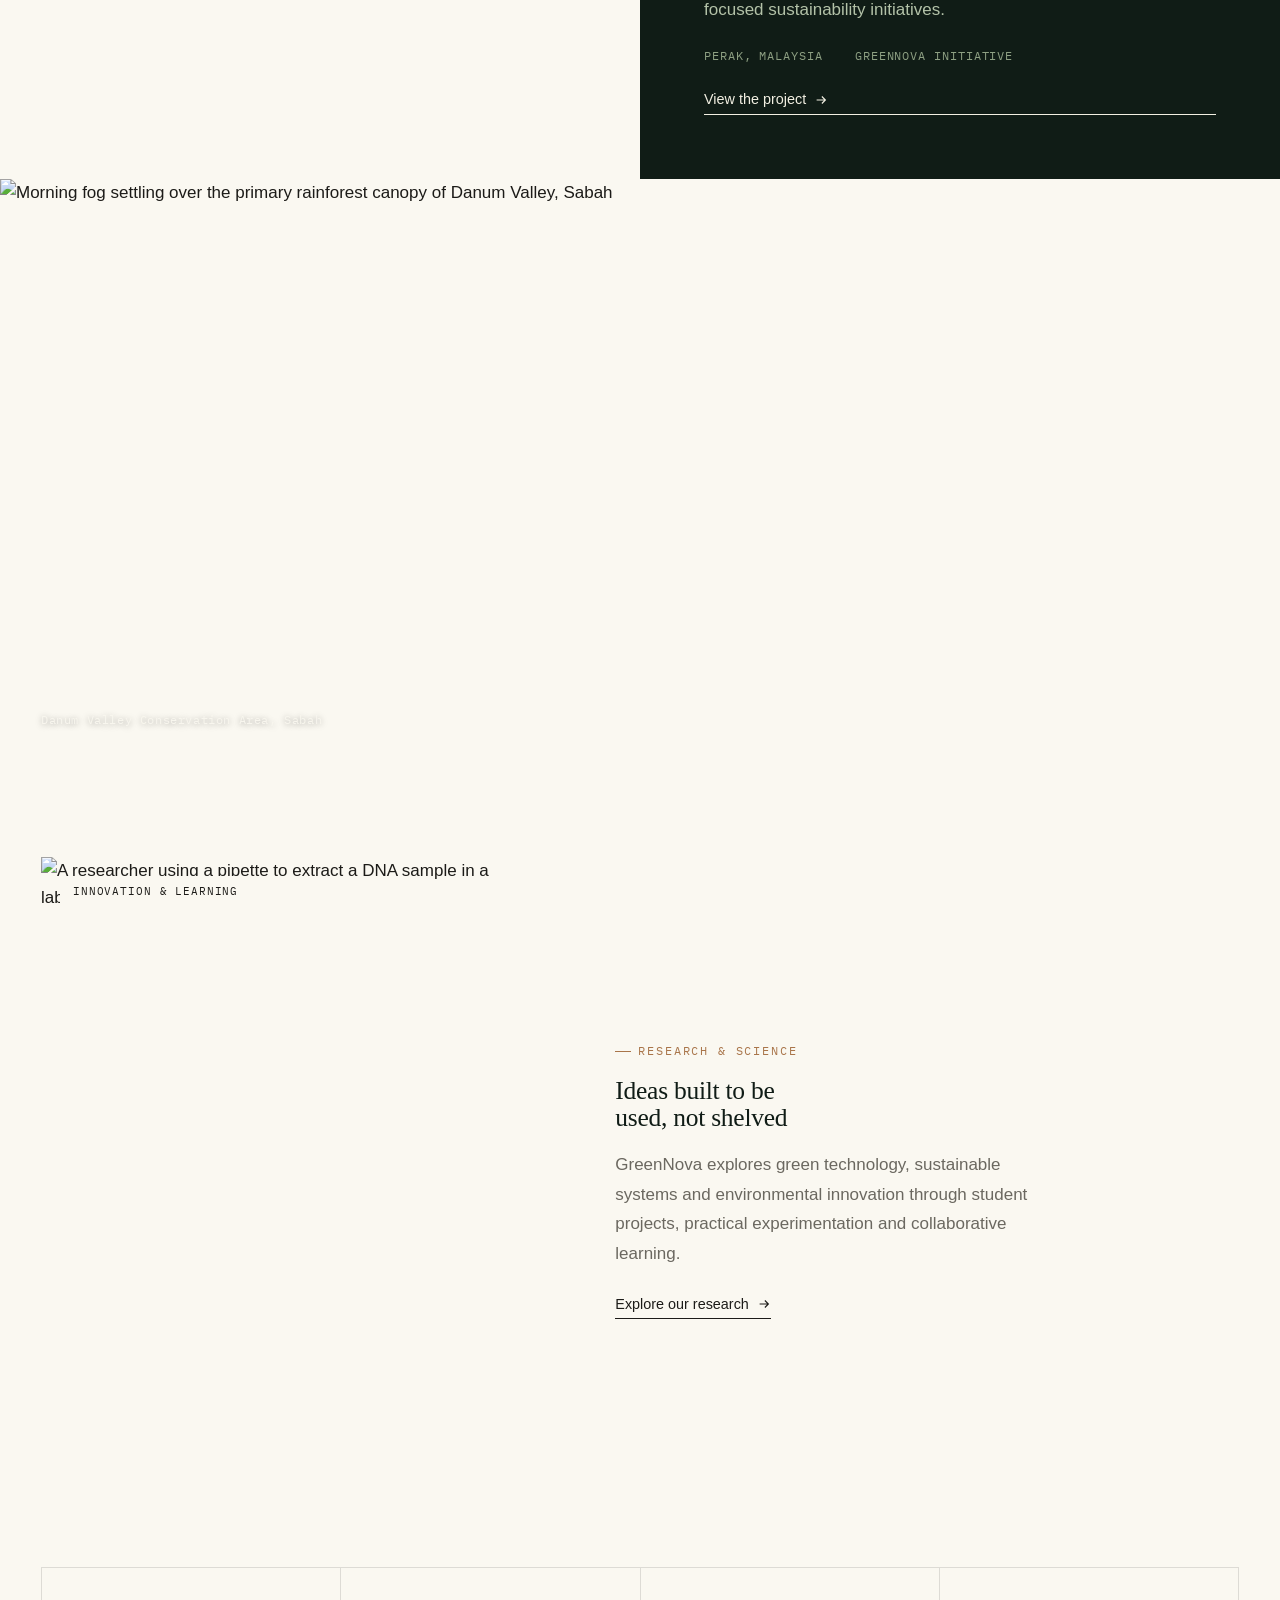
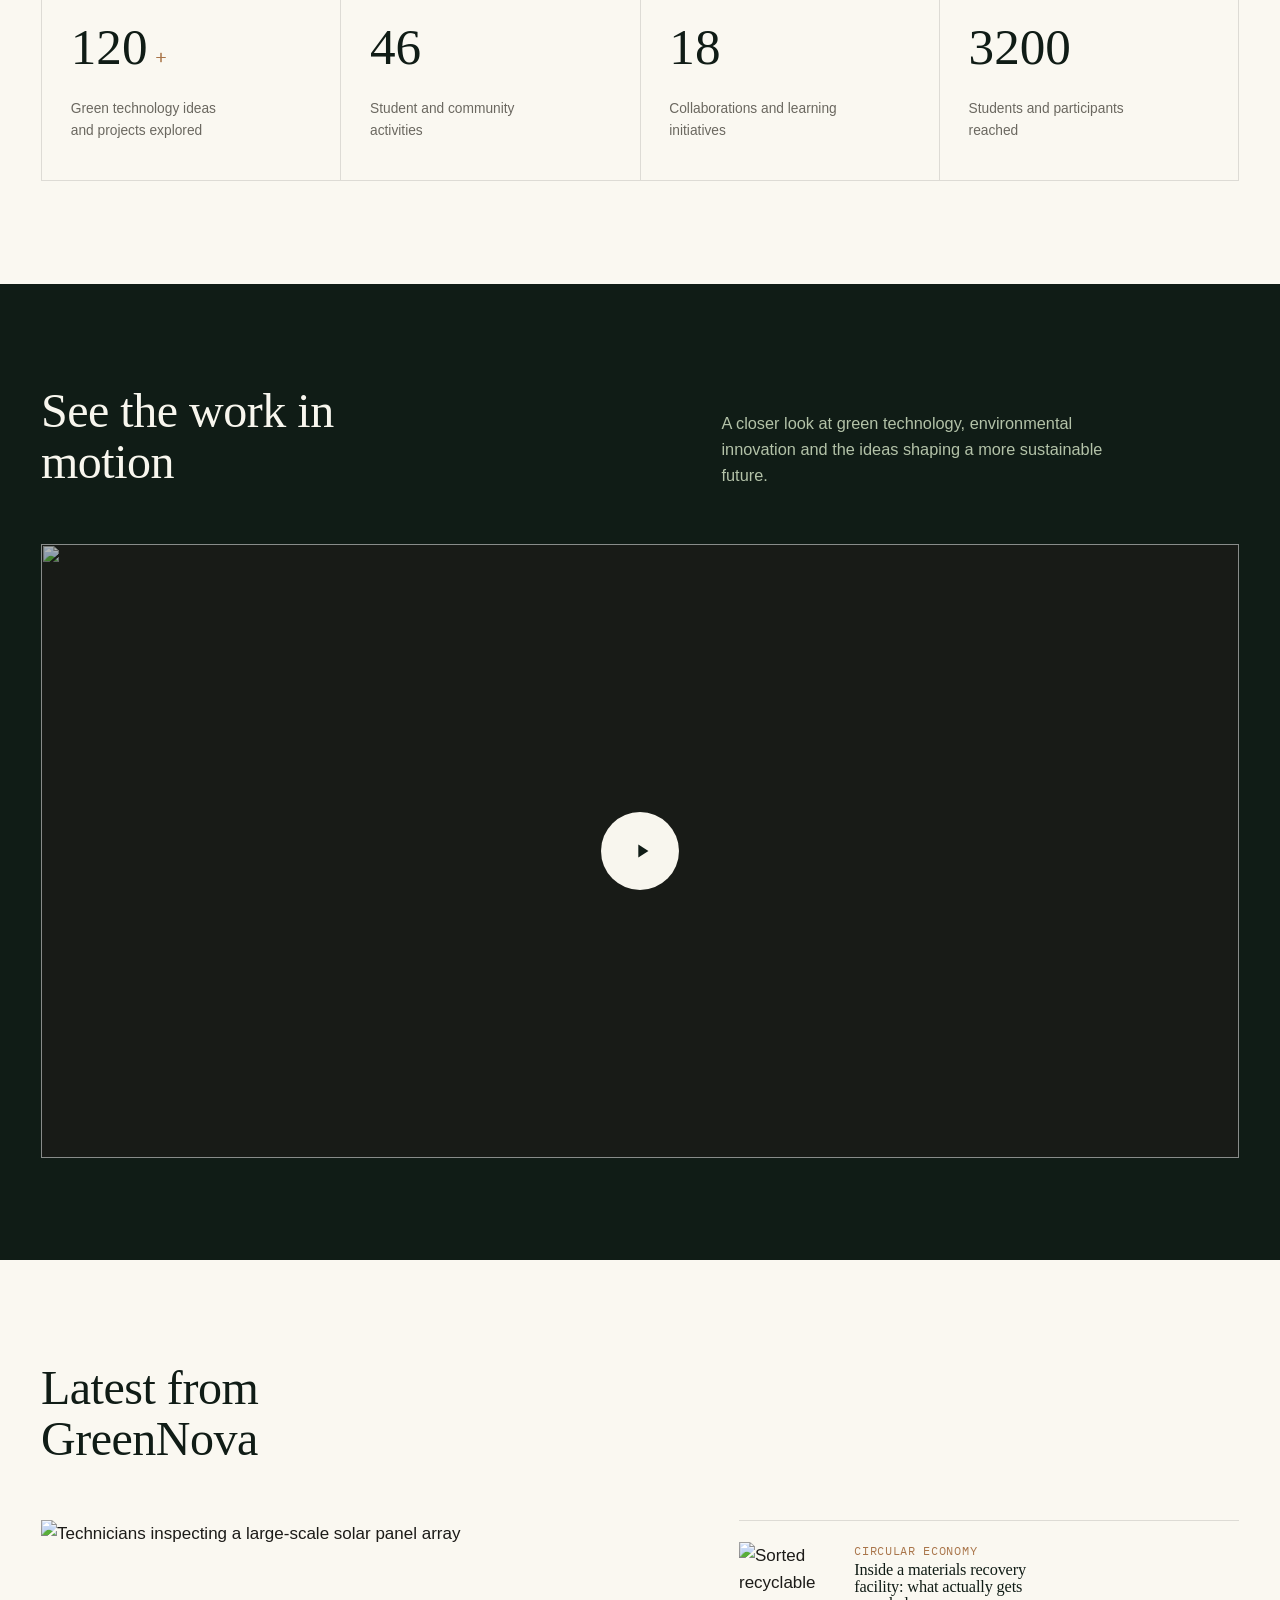
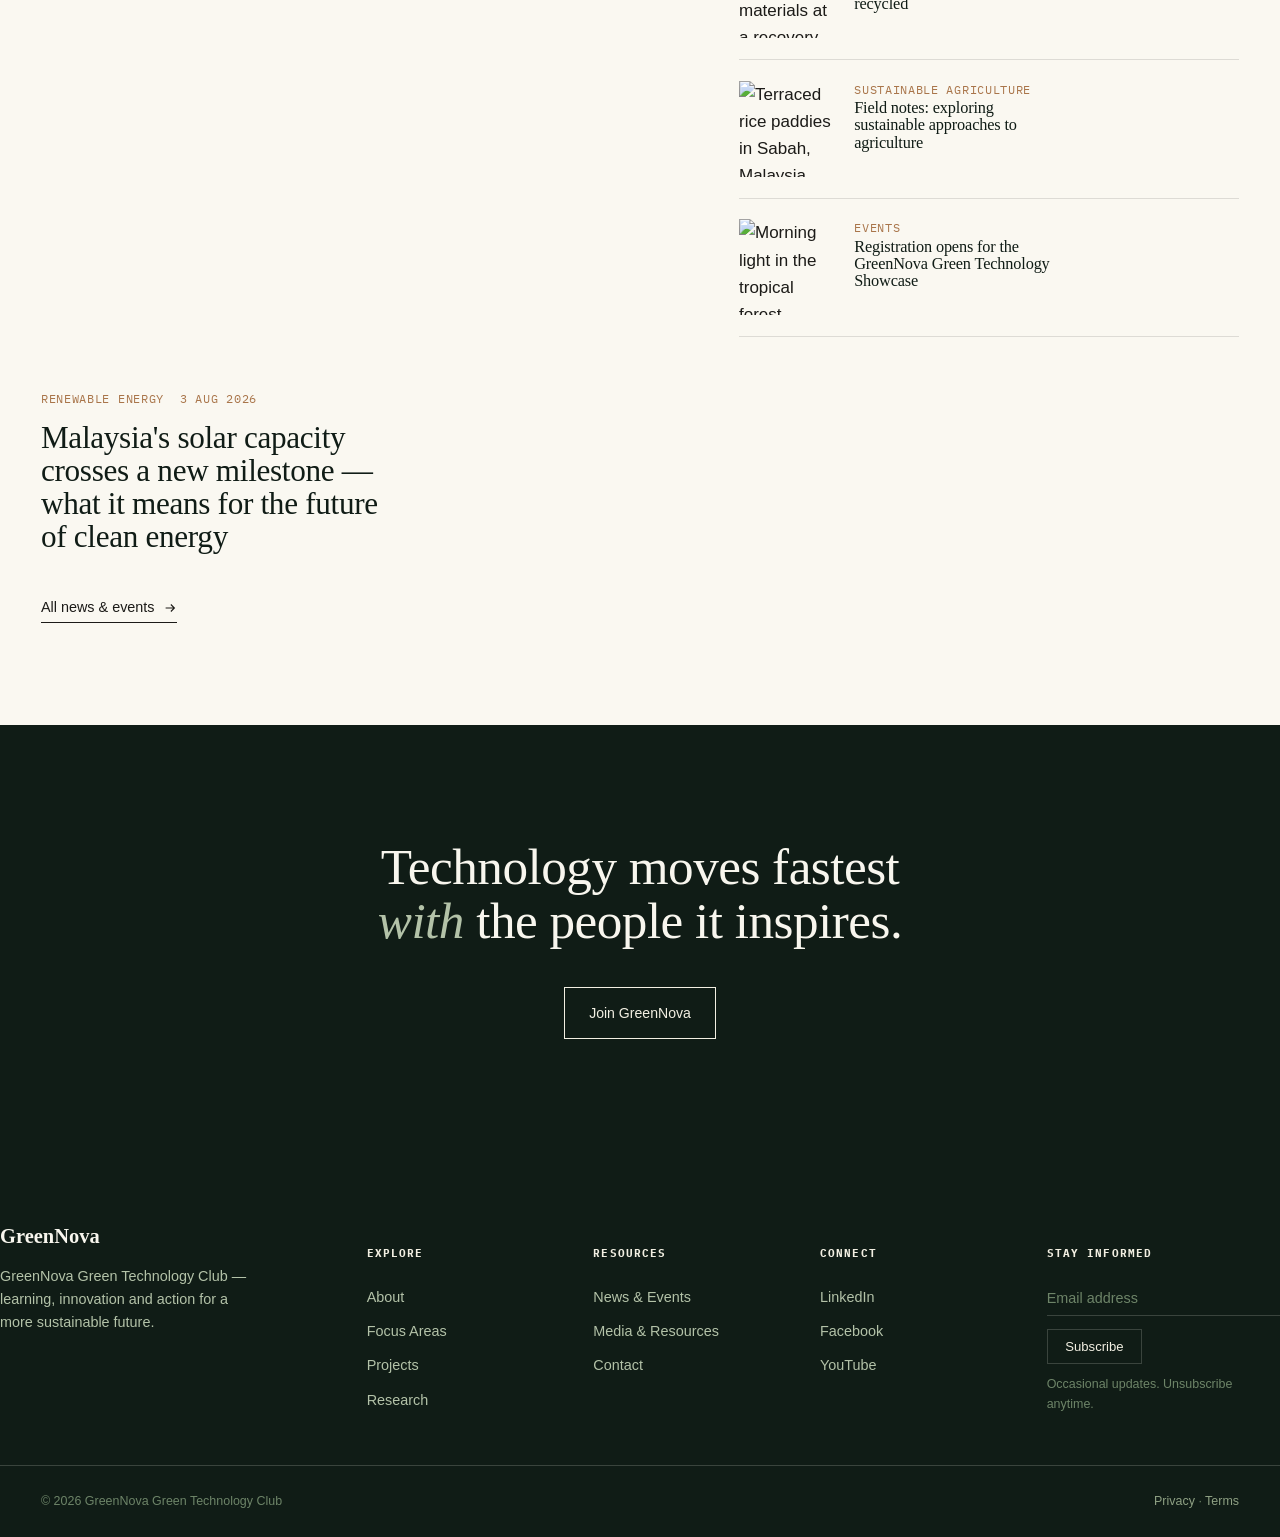
==== commit 24f93e7a: "Rename GSTAM to GreenNova in index.html" ====
--- a/index.html
+++ b/index.html
@@ -3,8 +3,8 @@
 <head>
 <meta charset="UTF-8">
 <meta name="viewport" content="width=device-width, initial-scale=1.0">
-<title>GSTAM — Green Science and Technology Association Malaysia</title>
-<meta name="description" content="GSTAM advances environmental science, renewable energy, biotechnology and the circular economy through research, education and field initiatives across Malaysia.">
+<title>GreenNova - Green Technology Club</title>
+<meta name="description" content="GreenNova promotes green technology, renewable energy, biotechnology and sustainable innovation through research, education and student-led initiatives.">
 <link rel="preconnect" href="https://fonts.googleapis.com">
 <link rel="preconnect" href="https://fonts.gstatic.com" crossorigin>
 <link href="https://fonts.googleapis.com/css2?family=Cormorant+Garamond:ital,wght@0,400;0,500;0,600;0,700;1,400;1,500&family=Source+Sans+3:wght@400;500;600;700&family=IBM+Plex+Mono:wght@400;500&display=swap" rel="stylesheet">
@@ -15,7 +15,7 @@
 
 <div class="announce" data-announce-id="symposium2026">
   <div class="announce__row">
-    <span>Registration is open: GSTAM National Symposium on Green Technology, 12–13 Nov, Kuala Lumpur.</span>
+    <span>Registration is open: GreenNova Green Technology Showcase, 12–13 Nov, Kuala Lumpur.</span>
     <a href="news-events.html">Details</a>
     <button class="announce__close" aria-label="Dismiss announcement">&times;</button>
   </div>
@@ -30,7 +30,7 @@
         <path d="M20 22C20 22 14 20 12 14" stroke="currentColor" stroke-width="1.2"/>
         <path d="M20 27C20 27 27 25 29 18" stroke="currentColor" stroke-width="1.2"/>
       </svg>
-      <span class="brand__word"><b>GSTAM</b><span>Green Science &amp; Technology Assoc. Malaysia</span></span>
+      <span class="brand__word"><b>GreenNova</b><span>Green Technology Club</span></span>
     </a>
 
     <nav class="nav-desktop" aria-label="Primary">
@@ -43,7 +43,7 @@
       <a href="resources.html">Resources</a>
     </nav>
 
-    <a href="contact.html" class="nav-cta is-desktop">Contact GSTAM</a>
+    <a href="contact.html" class="nav-cta is-desktop">Contact GreenNova</a>
     <button class="nav-toggle" aria-label="Open menu" aria-expanded="false" aria-controls="mobile-menu">
       <span></span><span></span><span></span>
     </button>
@@ -52,7 +52,7 @@
 
 <div class="nav-mobile" id="mobile-menu">
   <div class="nav-mobile__top">
-    <span class="brand"><span class="brand__word"><b>GSTAM</b></span></span>
+    <span class="brand"><span class="brand__word"><b>GreenNova</b></span></span>
     <button class="nav-mobile__close" aria-label="Close menu">&times;</button>
   </div>
   <ul>
@@ -65,7 +65,7 @@
     <li><a href="resources.html">Resources</a></li>
     <li><a href="contact.html">Contact</a></li>
   </ul>
-  <p class="nav-mobile__foot">Petaling Jaya, Selangor, Malaysia<br>info@gstam.org.my</p>
+  <p class="nav-mobile__foot">Malaysia<br>greennova@club.org</p>
 </div>
 
 <main id="main">
@@ -76,11 +76,10 @@
     </div>
     <div class="hero__scrim"></div>
     <div class="hero__content">
-      <span class="eyebrow hero__eyebrow">Green Science &amp; Technology Association Malaysia</span>
-      <h1 class="hero__title">Advancing the science<br>behind a <em>living</em> Malaysia.</h1>
+      <span class="eyebrow hero__eyebrow">GreenNova Green Technology Club</span>
+      <h1 class="hero__title">Advancing technology<br>for a <em>greener</em> future.</h1>
       <div class="hero__foot">
-        <p class="hero__statement">GSTAM connects researchers, engineers and communities working across renewable energy, biotechnology, and ecological restoration.</p>
-        
+        <p class="hero__statement">GreenNova connects students, innovators and communities working across renewable energy, biotechnology, sustainability, and green technology.</p>
       </div>
     </div>
   </section>
@@ -89,13 +88,13 @@
     <div class="container statement">
       <p class="eyebrow">Who we are</p>
       <p class="statement__lead" data-reveal>
-        A community of scientists, engineers and educators applying <em>green science</em> to Malaysia's forests, coastlines, cities and industries.
+        A community of students, innovators and educators exploring <em>green technology</em> to create practical solutions for a more sustainable future.
       </p>
     </div>
     <div class="container">
       <div class="statement" style="padding-top:0;">
         <span></span>
-        <p class="statement__aside" data-reveal>Founded to bridge research and practice, GSTAM works with universities, government agencies and industry partners to translate environmental science into projects that reduce emissions, restore ecosystems and build technical capacity nationwide.</p>
+        <p class="statement__aside" data-reveal>GreenNova brings together members who are passionate about sustainability, technology and innovation, turning ideas into projects that promote environmental awareness, develop technical skills and inspire meaningful action.</p>
       </div>
     </div>
   </section>
@@ -106,38 +105,42 @@
     <div class="container">
       <div class="section-head">
         <h2 data-reveal>Where our work is concentrated</h2>
-        <p data-reveal>Five interconnected fields where Malaysian environmental challenges meet applied science.</p>
+        <p data-reveal>Five interconnected fields where technology, innovation and sustainability come together.</p>
       </div>
 
       <div class="focus-list">
         <div class="focus-item" data-reveal>
           <span class="focus-item__index">01</span>
           <span class="focus-item__title">Renewable Energy</span>
-          <span class="focus-item__desc">Solar deployment, grid resilience and technical training for Malaysia's energy transition.</span>
-          <a href="focus-areas.html" class="focus-item__link">Read more <svg viewBox="0 0 16 16" fill="none"><path d="M3 8h10M9 4l4 4-4 4" stroke="currentColor" stroke-width="1.3"/></svg></a>
-        </div>
+          <span class="focus-item__desc">Exploring solar technology, energy efficiency and innovative solutions for a cleaner energy future.</span>
+          <a href="focus-areas.html" class="focus-item__link">Read more <svg viewBox="0 0 16 16" fill="none"><path d="M3 8h10M9 4l4 4-4 4" stroke="currentColor" stroke-width="1.3"/></svg></a>
+        </div>
+
         <div class="focus-item" data-reveal>
           <span class="focus-item__index">02</span>
           <span class="focus-item__title">Recycling &amp; Circular Economy</span>
-          <span class="focus-item__desc">Materials recovery, industrial symbiosis and policy work to close the waste loop.</span>
-          <a href="focus-areas.html" class="focus-item__link">Read more <svg viewBox="0 0 16 16" fill="none"><path d="M3 8h10M9 4l4 4-4 4" stroke="currentColor" stroke-width="1.3"/></svg></a>
-        </div>
+          <span class="focus-item__desc">Promoting responsible resource use, recycling initiatives and practical approaches to reducing waste.</span>
+          <a href="focus-areas.html" class="focus-item__link">Read more <svg viewBox="0 0 16 16" fill="none"><path d="M3 8h10M9 4l4 4-4 4" stroke="currentColor" stroke-width="1.3"/></svg></a>
+        </div>
+
         <div class="focus-item" data-reveal>
           <span class="focus-item__index">03</span>
           <span class="focus-item__title">Biotechnology</span>
-          <span class="focus-item__desc">Applied research in bioremediation, biomaterials and tropical biodiversity.</span>
-          <a href="focus-areas.html" class="focus-item__link">Read more <svg viewBox="0 0 16 16" fill="none"><path d="M3 8h10M9 4l4 4-4 4" stroke="currentColor" stroke-width="1.3"/></svg></a>
-        </div>
+          <span class="focus-item__desc">Exploring biotechnology applications that support environmental protection, sustainable materials and biodiversity.</span>
+          <a href="focus-areas.html" class="focus-item__link">Read more <svg viewBox="0 0 16 16" fill="none"><path d="M3 8h10M9 4l4 4-4 4" stroke="currentColor" stroke-width="1.3"/></svg></a>
+        </div>
+
         <div class="focus-item" data-reveal>
           <span class="focus-item__index">04</span>
           <span class="focus-item__title">Ecosystem &amp; Water Science</span>
-          <span class="focus-item__desc">Mangrove, forest and river-basin monitoring in partnership with local communities.</span>
-          <a href="focus-areas.html" class="focus-item__link">Read more <svg viewBox="0 0 16 16" fill="none"><path d="M3 8h10M9 4l4 4-4 4" stroke="currentColor" stroke-width="1.3"/></svg></a>
-        </div>
+          <span class="focus-item__desc">Raising awareness and developing initiatives focused on forests, waterways and the protection of natural ecosystems.</span>
+          <a href="focus-areas.html" class="focus-item__link">Read more <svg viewBox="0 0 16 16" fill="none"><path d="M3 8h10M9 4l4 4-4 4" stroke="currentColor" stroke-width="1.3"/></svg></a>
+        </div>
+
         <div class="focus-item" data-reveal>
           <span class="focus-item__index">05</span>
           <span class="focus-item__title">Environmental Education</span>
-          <span class="focus-item__desc">Training programmes, school outreach and public science communication.</span>
+          <span class="focus-item__desc">Workshops, student activities and public outreach that make sustainability and green technology accessible to everyone.</span>
           <a href="focus-areas.html" class="focus-item__link">Read more <svg viewBox="0 0 16 16" fill="none"><path d="M3 8h10M9 4l4 4-4 4" stroke="currentColor" stroke-width="1.3"/></svg></a>
         </div>
       </div>
@@ -150,11 +153,11 @@
     </div>
     <div class="feature-split__text">
       <span class="eyebrow">Featured initiative</span>
-      <h3>Matang Mangrove Carbon &amp; Biodiversity Programme</h3>
-      <p>Working with the Perak Forestry Department, GSTAM researchers monitor carbon sequestration and fisheries recovery across one of the world's best-managed mangrove reserves.</p>
+      <h3>GreenNova Mangrove Conservation Initiative</h3>
+      <p>GreenNova members explore the importance of mangrove ecosystems through environmental education, conservation activities and community-focused sustainability initiatives.</p>
       <div class="feature-split__meta">
         <span>Perak, Malaysia</span>
-        <span>Since 2019</span>
+        <span>GreenNova Initiative</span>
       </div>
       <a href="projects.html" class="text-link">View the project <svg viewBox="0 0 16 16" fill="none"><path d="M3 8h10M9 4l4 4-4 4" stroke="currentColor" stroke-width="1.3"/></svg></a>
     </div>
@@ -169,13 +172,13 @@
     <div class="container">
       <div class="research-highlight">
         <div class="research-highlight__media" data-reveal>
-          <span class="research-highlight__tag">Laboratory work</span>
+          <span class="research-highlight__tag">Innovation &amp; Learning</span>
           <img src="https://commons.wikimedia.org/wiki/Special:FilePath/NHGRI%20researcher%20uses%20a%20pipette%20to%20remove%20DNA%20from%20a%20micro%20test%20tube.jpg?width=1200" alt="A researcher using a pipette to extract a DNA sample in a laboratory">
         </div>
         <div data-reveal data-reveal-delay="1">
           <p class="eyebrow">Research &amp; science</p>
-          <h2 style="margin-top:1rem;max-width:14ch;">Findings built to be used, not shelved</h2>
-          <p style="margin-top:1.2rem;color:var(--charcoal-500);max-width:44ch;line-height:1.75;">GSTAM's research groups publish on tropical biotechnology, waste-to-resource systems and renewable deployment — work shaped from the outset with the agencies and communities who will apply it.</p>
+          <h2 style="margin-top:1rem;max-width:14ch;">Ideas built to be used, not shelved</h2>
+          <p style="margin-top:1.2rem;color:var(--charcoal-500);max-width:44ch;line-height:1.75;">GreenNova explores green technology, sustainable systems and environmental innovation through student projects, practical experimentation and collaborative learning.</p>
           <a href="research.html" class="text-link" style="margin-top:1.5rem;">Explore our research <svg viewBox="0 0 16 16" fill="none"><path d="M3 8h10M9 4l4 4-4 4" stroke="currentColor" stroke-width="1.3"/></svg></a>
         </div>
       </div>
@@ -185,19 +188,19 @@
       <div class="stat-grid" data-reveal>
         <div class="stat-cell">
           <div class="stat-cell__num"><span data-count-to="120">0</span><sup>+</sup></div>
-          <p class="stat-cell__label">Published research papers and technical reports</p>
+          <p class="stat-cell__label">Green technology ideas and projects explored</p>
         </div>
         <div class="stat-cell">
           <div class="stat-cell__num"><span data-count-to="46">0</span></div>
-          <p class="stat-cell__label">Active field projects across Peninsular and East Malaysia</p>
+          <p class="stat-cell__label">Student and community activities</p>
         </div>
         <div class="stat-cell">
           <div class="stat-cell__num"><span data-count-to="18">0</span></div>
-          <p class="stat-cell__label">University and agency research partners</p>
+          <p class="stat-cell__label">Collaborations and learning initiatives</p>
         </div>
         <div class="stat-cell">
           <div class="stat-cell__num"><span data-count-to="3200">0</span></div>
-          <p class="stat-cell__label">Students and practitioners trained since 2015</p>
+          <p class="stat-cell__label">Students and participants reached</p>
         </div>
       </div>
     </div>
@@ -207,7 +210,7 @@
     <div class="container">
       <div class="section-head">
         <h2 data-reveal>See the work in motion</h2>
-        <p data-reveal style="color:var(--sage-300);">A short look inside FRIM's research canopy and Malaysia's renewable-energy build-out.</p>
+        <p data-reveal style="color:var(--sage-300);">A closer look at green technology, environmental innovation and the ideas shaping a more sustainable future.</p>
       </div>
     </div>
     <div class="container">
@@ -223,8 +226,8 @@
   <section class="section">
     <div class="container">
       <div class="section-head">
-        <h2 data-reveal>Latest from GSTAM</h2>
-        <p data-reveal>News, publications and upcoming events from across the association.</p>
+        <h2 data-reveal>Latest from GreenNova</h2>
+        <p data-reveal>News, projects, activities and upcoming events from the GreenNova community.</p>
       </div>
 
       <div class="news-grid">
@@ -234,7 +237,7 @@
           </div>
           <div class="news-feature__body">
             <div class="news-meta"><span>Renewable Energy</span><span>3 Aug 2026</span></div>
-            <h3>Malaysia's solar capacity crosses a new milestone — what it means for grid planning</h3>
+            <h3>Malaysia's solar capacity crosses a new milestone — what it means for the future of clean energy</h3>
           </div>
         </article>
 
@@ -246,22 +249,25 @@
               <h4>Inside a materials recovery facility: what actually gets recycled</h4>
             </div>
           </a>
+
           <a class="news-row" href="news-events.html" data-reveal>
             <div class="news-row__media"><img src="https://commons.wikimedia.org/wiki/Special:FilePath/Donggongon%20Sabah%20Rice-paddy-02.jpg?width=400" alt="Terraced rice paddies in Sabah, Malaysia"></div>
             <div>
               <div class="news-meta"><span>Sustainable Agriculture</span></div>
-              <h4>Field notes: low-input rice trials in Sabah</h4>
+              <h4>Field notes: exploring sustainable approaches to agriculture</h4>
             </div>
           </a>
+
           <a class="news-row" href="news-events.html" data-reveal>
             <div class="news-row__media"><img src="https://commons.wikimedia.org/wiki/Special:FilePath/Tropical%20Forest%20Morning%20at%20FRIM%2C%20Malaysia.jpg?width=400" alt="Morning light in the tropical forest research canopy at FRIM"></div>
             <div>
               <div class="news-meta"><span>Events</span></div>
-              <h4>Registration opens for the National Symposium on Green Technology</h4>
+              <h4>Registration opens for the GreenNova Green Technology Showcase</h4>
             </div>
           </a>
         </div>
       </div>
+
       <div style="margin-top:2.5rem;">
         <a href="news-events.html" class="text-link">All news &amp; events <svg viewBox="0 0 16 16" fill="none"><path d="M3 8h10M9 4l4 4-4 4" stroke="currentColor" stroke-width="1.3"/></svg></a>
       </div>
@@ -270,8 +276,8 @@
 
   <section class="closing">
     <div class="container">
-      <h2 data-reveal>Science moves fastest <em>with</em> the people it serves.</h2>
-      <a href="contact.html" class="btn btn--invert" data-reveal data-reveal-delay="1">Partner with GSTAM</a>
+      <h2 data-reveal>Technology moves fastest <em>with</em> the people it inspires.</h2>
+      <a href="contact.html" class="btn btn--invert" data-reveal data-reveal-delay="1">Join GreenNova</a>
     </div>
   </section>
 
@@ -280,9 +286,10 @@
 <footer class="site-footer">
   <div class="container footer-top">
     <div class="footer-brand">
-      <span class="brand"><span class="brand__word"><b>GSTAM</b></span></span>
-      <p>Green Science and Technology Association Malaysia — research, education and field action for a resilient environment.</p>
-    </div>
+      <span class="brand"><span class="brand__word"><b>GreenNova</b></span></span>
+      <p>GreenNova Green Technology Club — learning, innovation and action for a more sustainable future.</p>
+    </div>
+
     <div class="footer-col">
       <h5>Explore</h5>
       <a href="about.html">About</a>
@@ -290,18 +297,21 @@
       <a href="projects.html">Projects</a>
       <a href="research.html">Research</a>
     </div>
+
     <div class="footer-col">
       <h5>Resources</h5>
       <a href="news-events.html">News &amp; Events</a>
-      <a href="resources.html">Media &amp; Reports</a>
+      <a href="resources.html">Media &amp; Resources</a>
       <a href="contact.html">Contact</a>
     </div>
+
     <div class="footer-col">
       <h5>Connect</h5>
       <a href="https://www.linkedin.com">LinkedIn</a>
       <a href="https://www.facebook.com">Facebook</a>
       <a href="https://www.youtube.com">YouTube</a>
     </div>
+
     <div class="footer-col footer-newsletter">
       <h5>Stay informed</h5>
       <form onsubmit="return false;">
@@ -312,8 +322,9 @@
       <p class="footer-note">Occasional updates. Unsubscribe anytime.</p>
     </div>
   </div>
+
   <div class="footer-bottom">
-    <span>&copy; <span data-current-year>2026</span> Green Science and Technology Association Malaysia</span>
+    <span>&copy; <span data-current-year>2026</span> GreenNova Green Technology Club</span>
     <span><a href="#">Privacy</a> · <a href="#">Terms</a></span>
   </div>
 </footer>
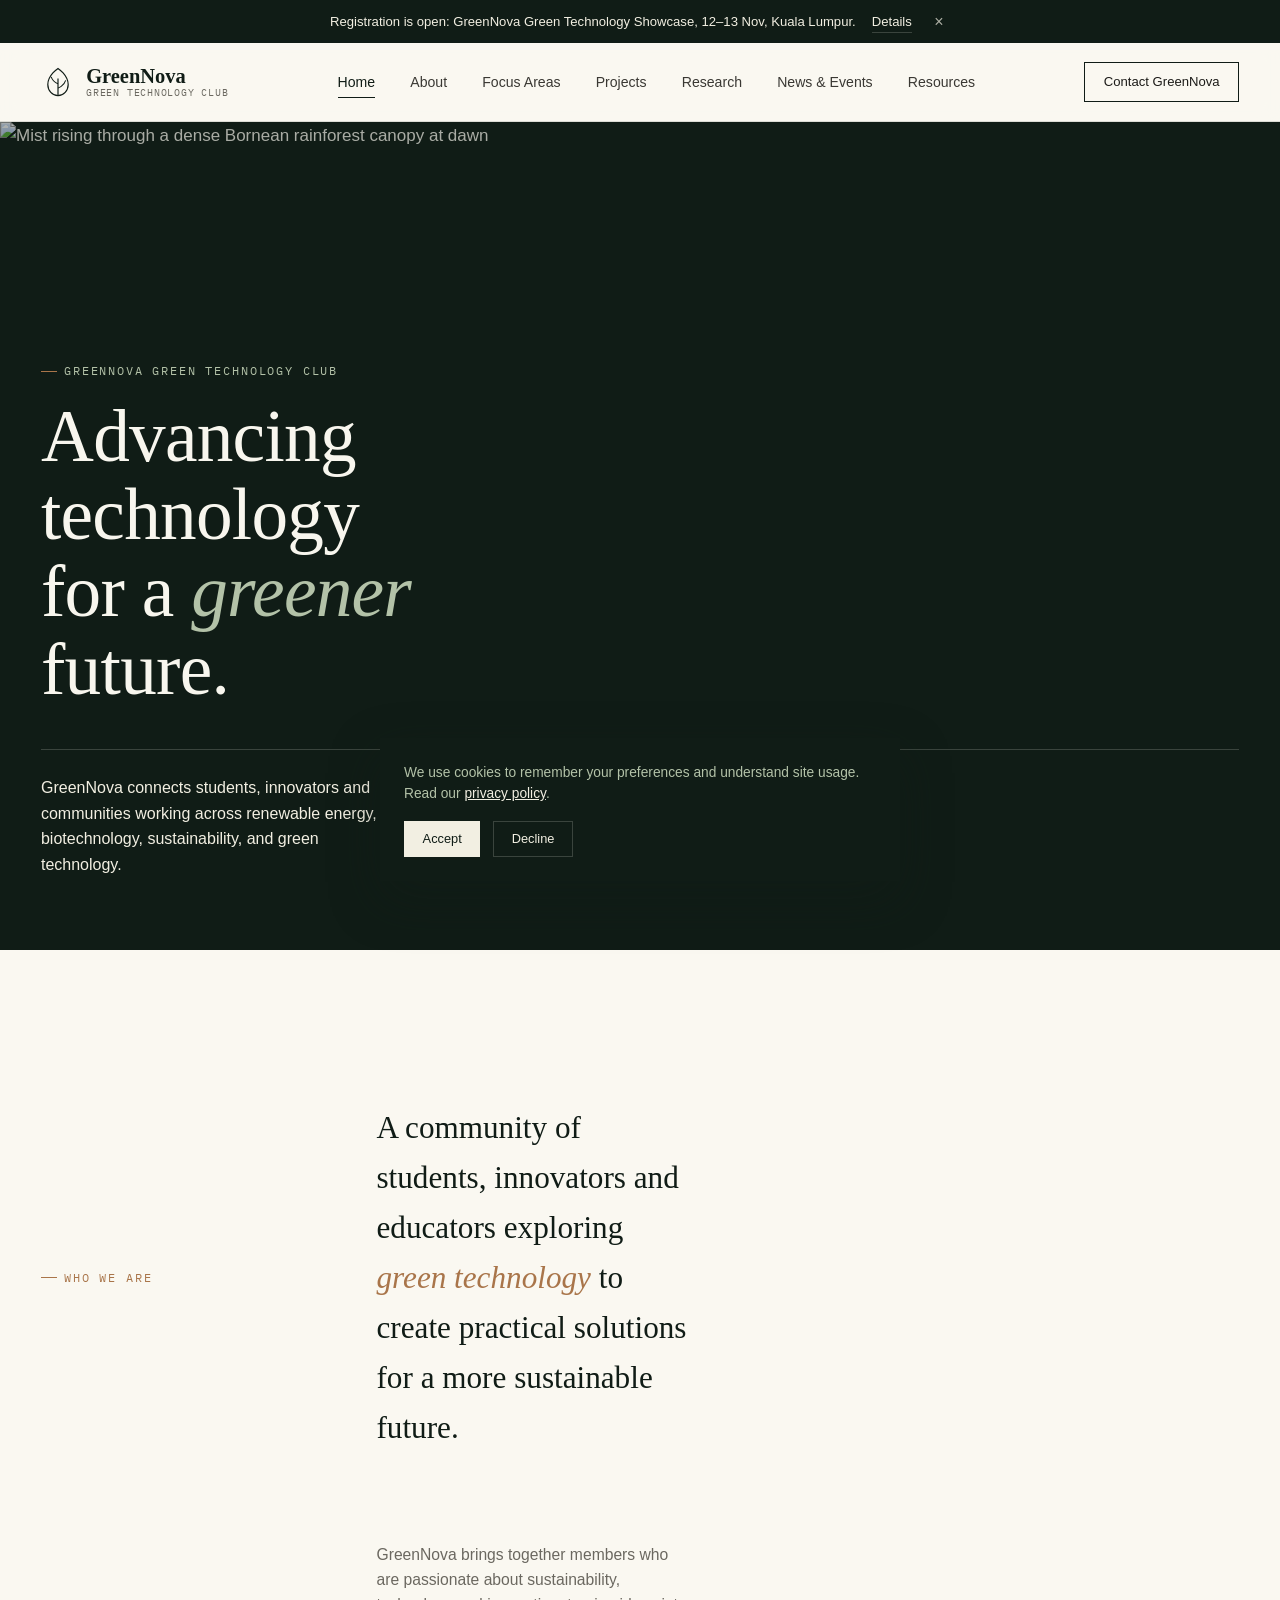
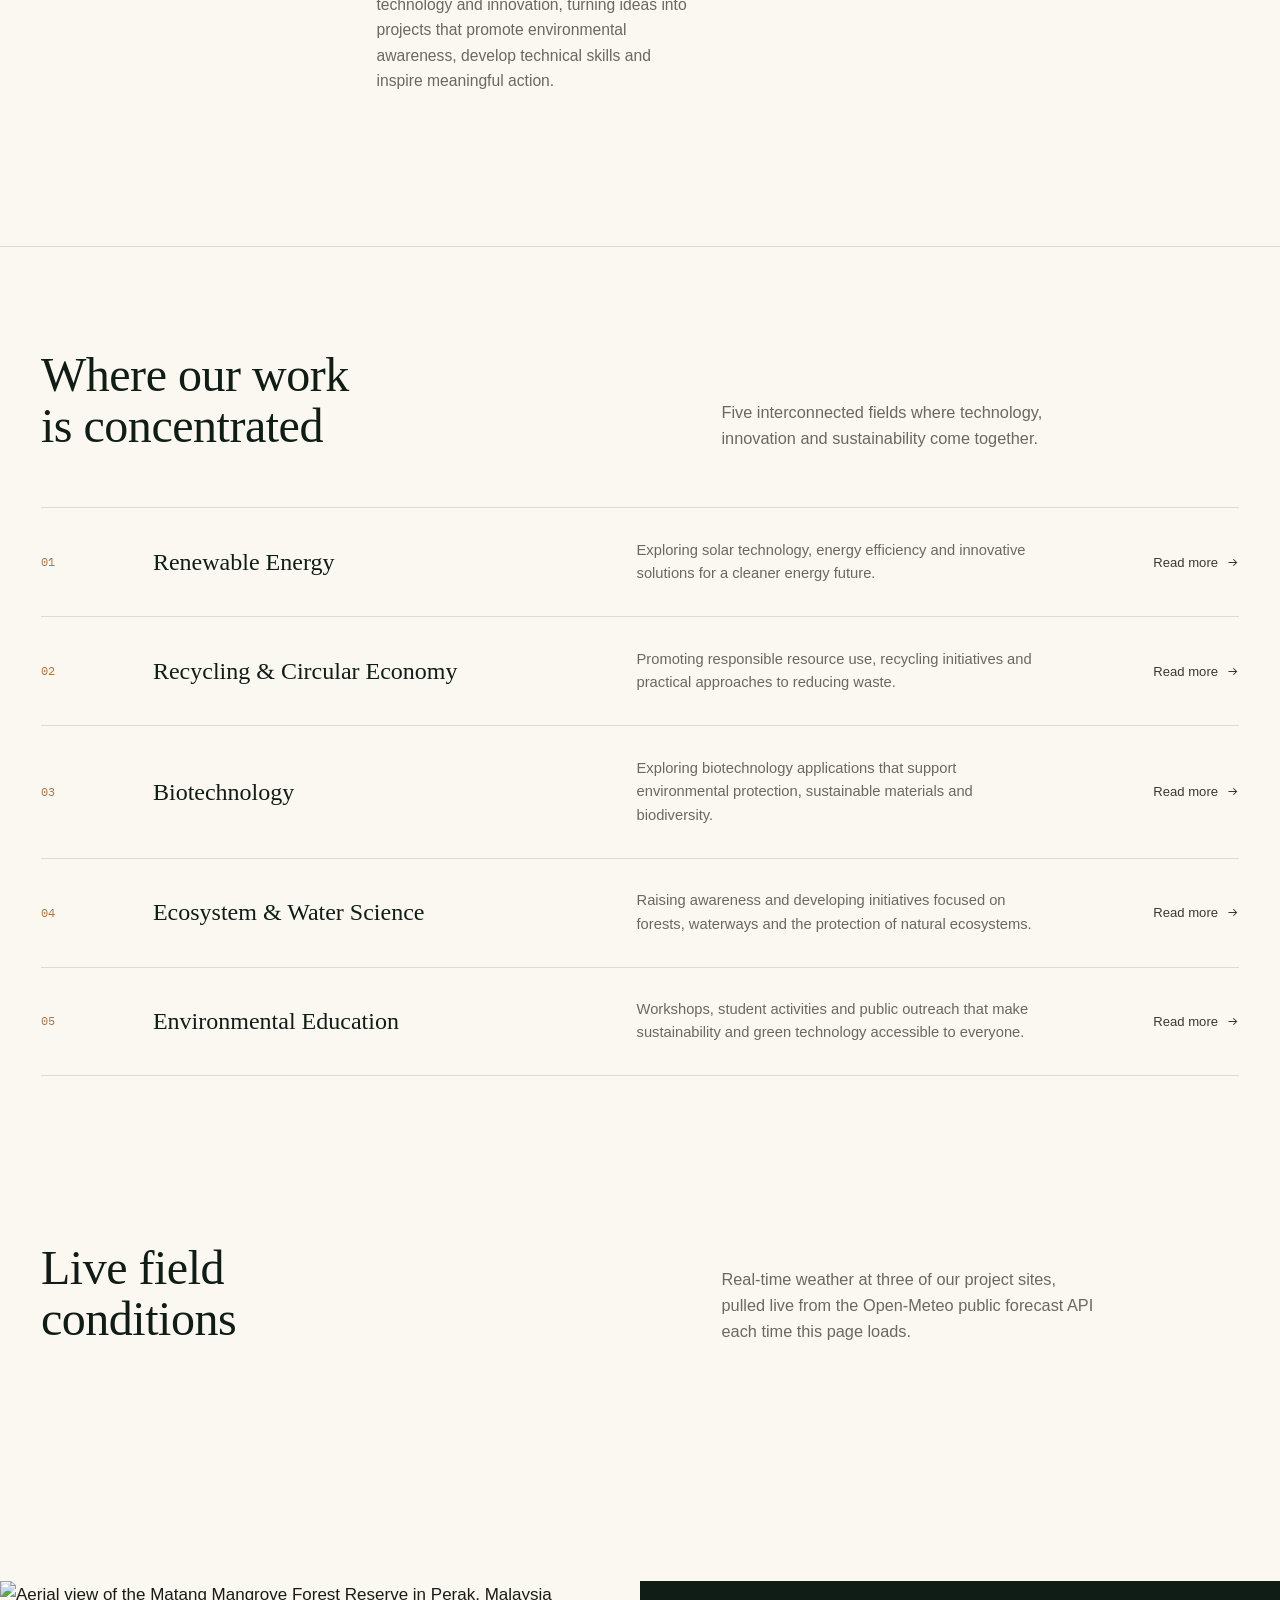
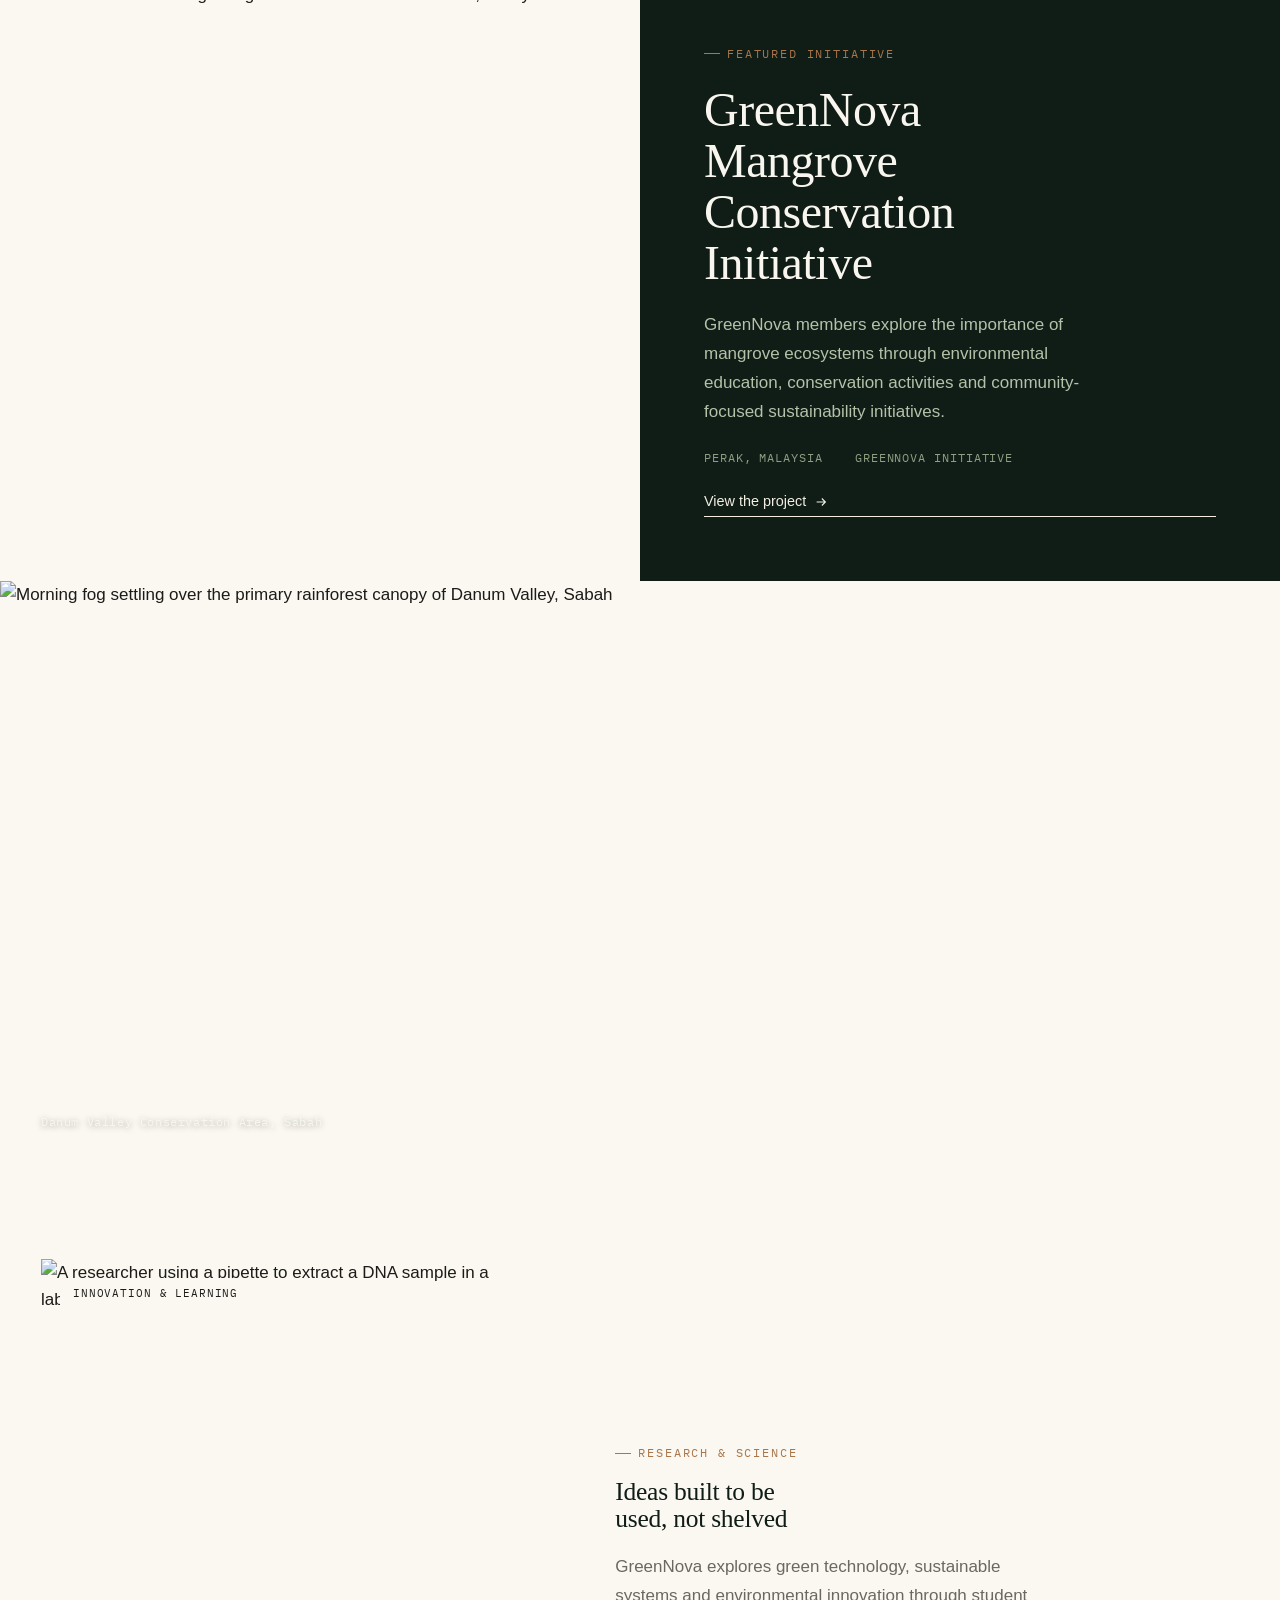
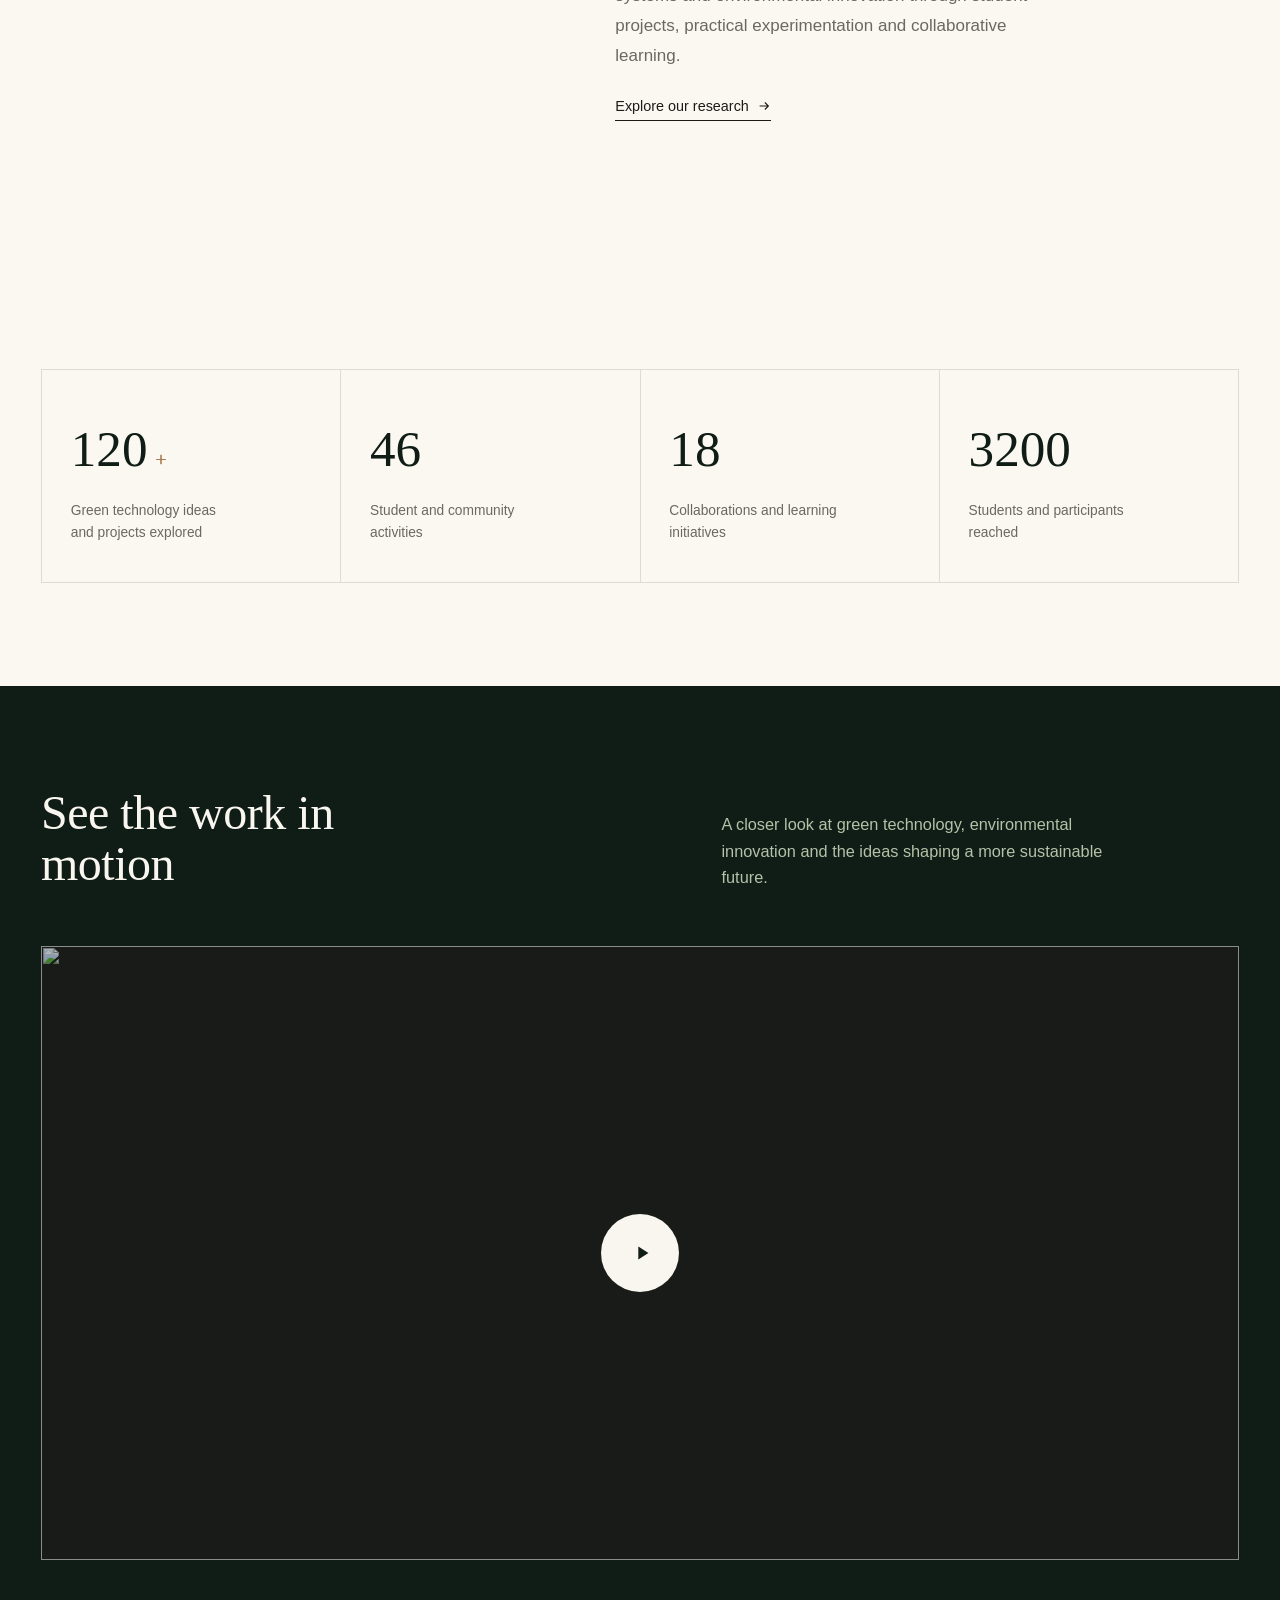
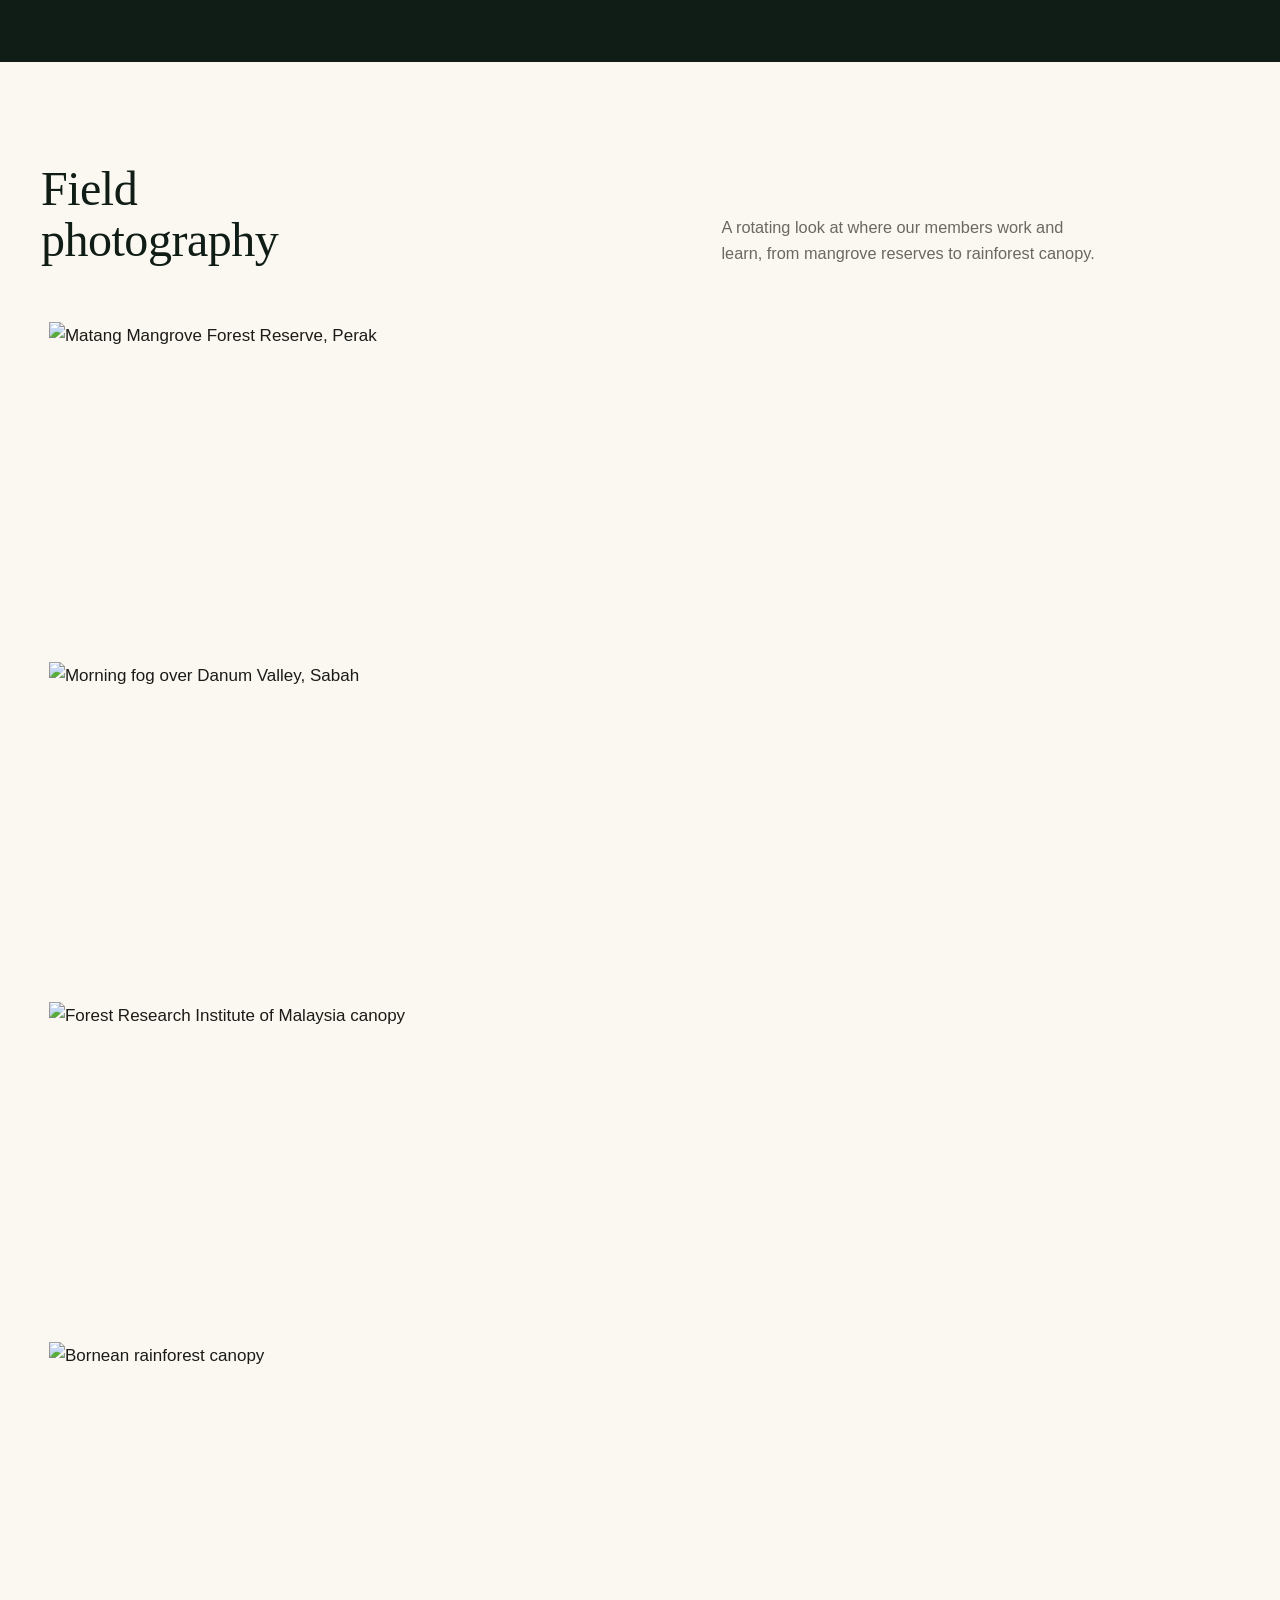
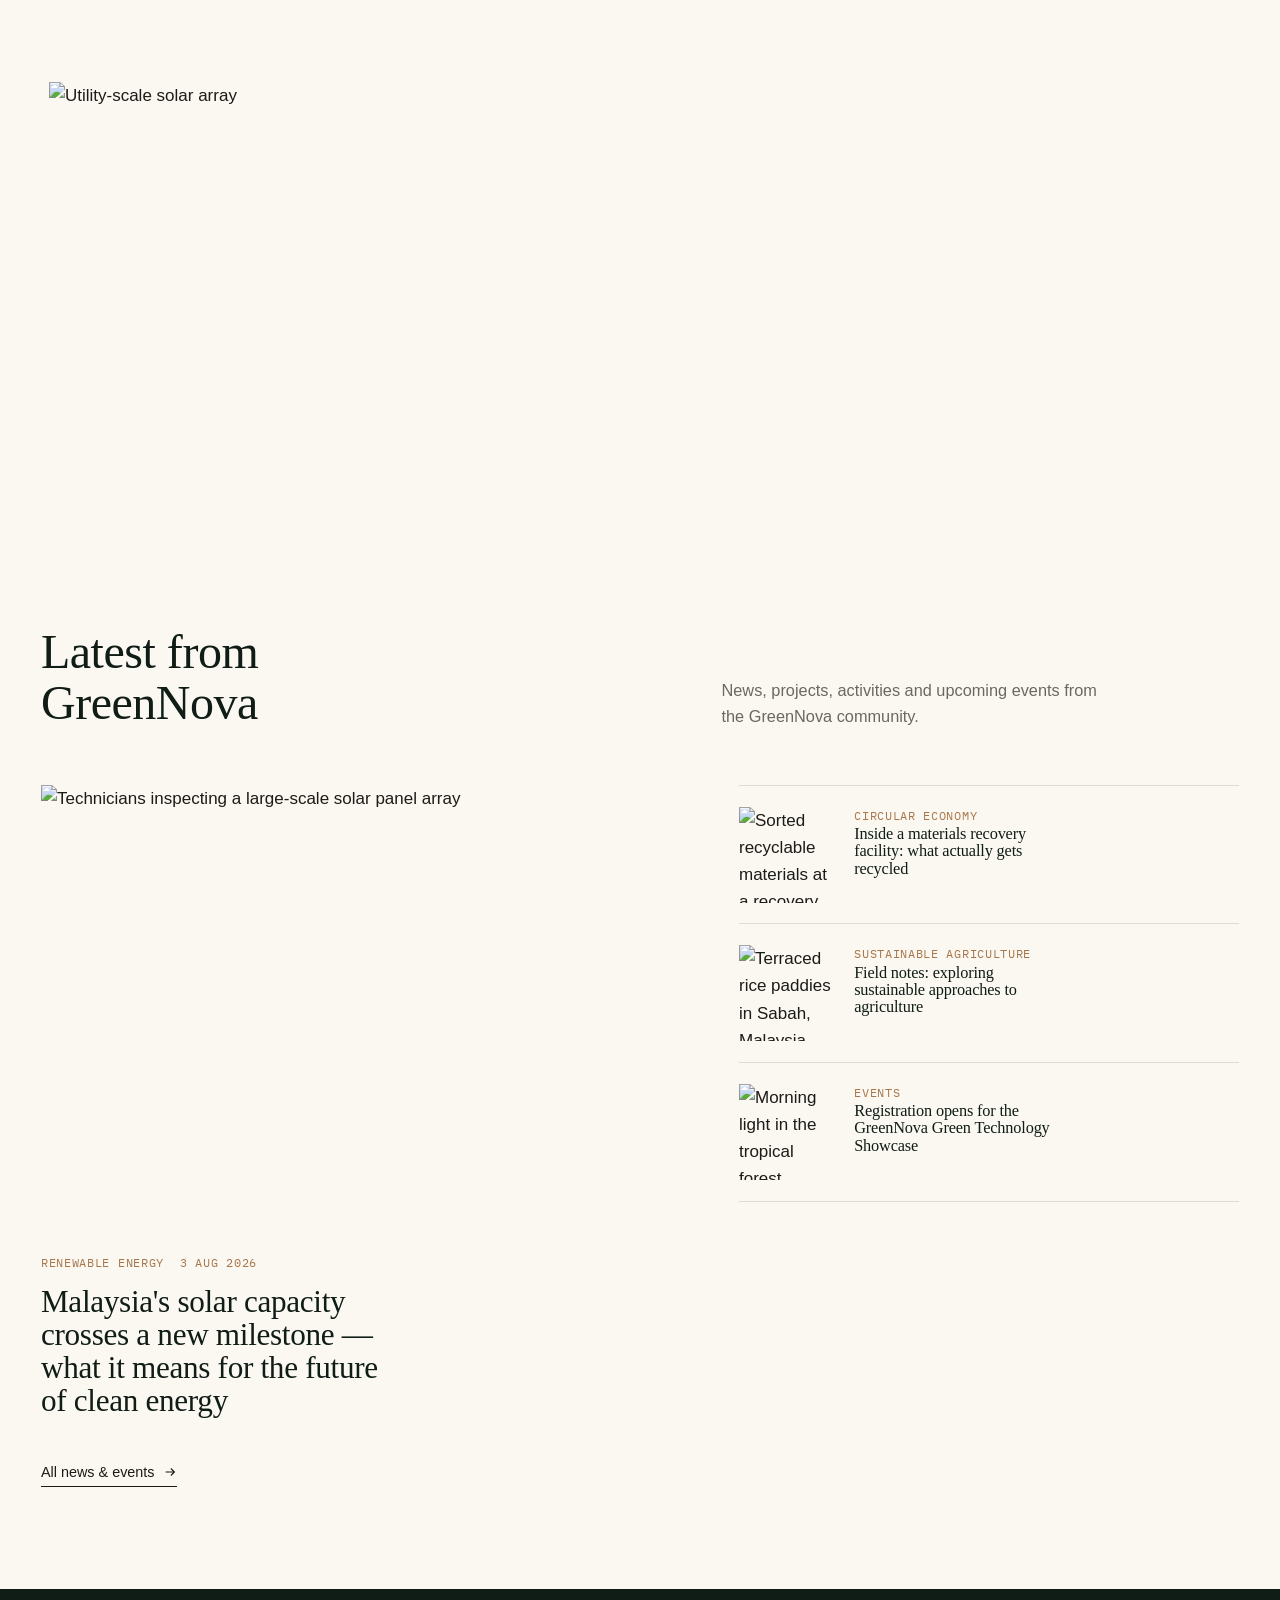
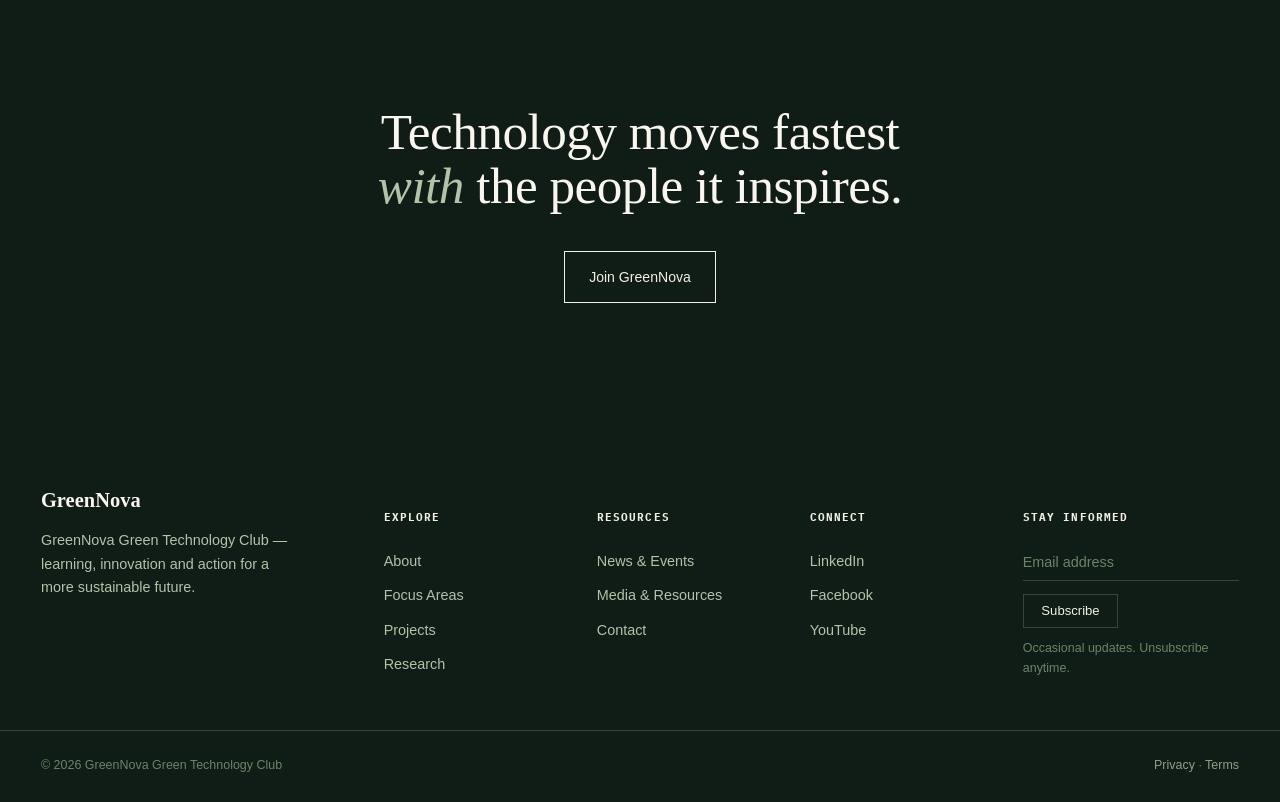
==== commit 593eee98: "Refactored the codebase to better integrate jQuery, Rest API" ====
--- a/index.html
+++ b/index.html
@@ -9,6 +9,31 @@
 <link rel="preconnect" href="https://fonts.gstatic.com" crossorigin>
 <link href="https://fonts.googleapis.com/css2?family=Cormorant+Garamond:ital,wght@0,400;0,500;0,600;0,700;1,400;1,500&family=Source+Sans+3:wght@400;500;600;700&family=IBM+Plex+Mono:wght@400;500&display=swap" rel="stylesheet">
 <link rel="stylesheet" href="styles.css">
+<link rel="stylesheet" href="https://cdnjs.cloudflare.com/ajax/libs/slick-carousel/1.8.1/slick.min.css">
+<link rel="stylesheet" href="https://cdnjs.cloudflare.com/ajax/libs/slick-carousel/1.8.1/slick-theme.min.css">
+<style>
+  /* ---- Live Field Conditions (REST API widget) ---- */
+  .weather-strip{display:grid;grid-template-columns:repeat(3,1fr);gap:1.4rem;margin-top:2.2rem;}
+  @media (max-width:820px){ .weather-strip{grid-template-columns:1fr;} }
+  .weather-card{
+    display:flex;flex-direction:column;gap:0.3rem;
+    border:1px solid var(--line);background:var(--ivory-50);padding:1.4rem 1.6rem;
+  }
+  .weather-card__site{font-family:var(--font-mono);font-size:0.72rem;letter-spacing:0.08em;text-transform:uppercase;color:var(--clay-500);}
+  .weather-card__status{font-size:0.9rem;color:var(--charcoal-500);}
+  .weather-card__status--error{color:var(--clay-500);}
+  .weather-card__temp{font-family:var(--font-display);font-size:2rem;color:var(--forest-950);}
+  .weather-card__desc{font-size:0.95rem;color:var(--charcoal-700);}
+  .weather-card__wind,.weather-card__ts{font-size:0.78rem;color:var(--charcoal-500);}
+
+  /* ---- Field photography carousel (Slick plugin) ---- */
+  .field-carousel{margin-top:2px;}
+  .field-carousel .fc-slide{padding:0 8px;}
+  .field-carousel img{width:100%;height:340px;object-fit:cover;display:block;}
+  .field-carousel .slick-dots{bottom:-34px;}
+  .field-carousel .slick-prev, .field-carousel .slick-next{z-index:2;}
+  .field-carousel .slick-prev:before, .field-carousel .slick-next:before{color:var(--forest-950);}
+</style>
 </head>
 <body data-page-title="Home">
 <a class="skip-link" href="#main">Skip to content</a>
@@ -147,6 +172,19 @@
     </div>
   </section>
 
+  <!-- ===================== Live field conditions (REST API) ===================== -->
+  <section class="section section--tight">
+    <div class="container">
+      <div class="section-head">
+        <h2 data-reveal>Live field conditions</h2>
+        <p data-reveal>Real-time weather at three of our project sites, pulled live from the Open-Meteo public forecast API each time this page loads.</p>
+      </div>
+      <div class="weather-strip" id="field-weather" data-reveal>
+        <!-- populated by enhancements.js via REST API call -->
+      </div>
+    </div>
+  </section>
+
   <section class="feature-split" data-reveal>
     <div class="feature-split__media">
       <img src="https://commons.wikimedia.org/wiki/Special:FilePath/Matang%20Mangrove%20Forest%2C%20Malaysia%20(477879399).jpg?width=1400" alt="Aerial view of the Matang Mangrove Forest Reserve in Perak, Malaysia">
@@ -219,6 +257,23 @@
           <img src="https://commons.wikimedia.org/wiki/Special:FilePath/Lush%20greenery%20in%20Forest%20Research%20Institute%20of%20Malaysia%20(FRIM).jpg?width=1600" alt="">
           <span class="video-block__play"><svg viewBox="0 0 24 24" fill="var(--forest-950)"><path d="M8 5v14l11-7z"/></svg></span>
         </button>
+      </div>
+    </div>
+  </section>
+
+  <!-- ===================== Field photography carousel (Slick plugin) ===================== -->
+  <section class="section">
+    <div class="container">
+      <div class="section-head">
+        <h2 data-reveal>Field photography</h2>
+        <p data-reveal>A rotating look at where our members work and learn, from mangrove reserves to rainforest canopy.</p>
+      </div>
+      <div class="field-carousel" data-reveal>
+        <div class="fc-slide"><img src="https://commons.wikimedia.org/wiki/Special:FilePath/Matang%20Mangrove%20Forest%2C%20Malaysia%20(477879399).jpg?width=900" alt="Matang Mangrove Forest Reserve, Perak"></div>
+        <div class="fc-slide"><img src="https://commons.wikimedia.org/wiki/Special:FilePath/Morning%20fog%20over%20Danum%20Valley%20(27329938517).jpg?width=900" alt="Morning fog over Danum Valley, Sabah"></div>
+        <div class="fc-slide"><img src="https://commons.wikimedia.org/wiki/Special:FilePath/Lush%20greenery%20in%20Forest%20Research%20Institute%20of%20Malaysia%20(FRIM).jpg?width=900" alt="Forest Research Institute of Malaysia canopy"></div>
+        <div class="fc-slide"><img src="https://commons.wikimedia.org/wiki/Special:FilePath/Borneo%20rainforest.jpg?width=900" alt="Bornean rainforest canopy"></div>
+        <div class="fc-slide"><img src="https://commons.wikimedia.org/wiki/Special:FilePath/Solar%20Panels%20at%20Topaz%20Solar%205%20(8159036498).jpg?width=900" alt="Utility-scale solar array"></div>
       </div>
     </div>
   </section>
@@ -341,6 +396,9 @@
   <svg width="16" height="16" viewBox="0 0 16 16" fill="none"><path d="M8 13V3M3 7l5-5 5 5" stroke="currentColor" stroke-width="1.4"/></svg>
 </button>
 
+<script src="https://code.jquery.com/jquery-3.7.1.min.js"></script>
+<script src="https://cdnjs.cloudflare.com/ajax/libs/slick-carousel/1.8.1/slick.min.js"></script>
 <script src="main.js"></script>
+<script src="enhancements.js"></script>
 </body>
 </html>
--- a/styles.css
+++ b/styles.css
@@ -19,12 +19,10 @@
   --line:rgba(28,27,24,0.13);
   --line-invert:rgba(248,246,238,0.18);
 
-  /* --- type --- */
   --font-display:'Fraunces', 'Iowan Old Style', Georgia, serif;
   --font-body:'IBM Plex Sans', -apple-system, BlinkMacSystemFont, sans-serif;
   --font-mono:'IBM Plex Mono', monospace;
 
-  /* --- scale --- */
   --step-1:clamp(2.6rem, 1.7rem + 3.6vw, 5.4rem);
   --step-2:clamp(1.9rem, 1.4rem + 2vw, 3.2rem);
   --step-3:clamp(1.4rem, 1.15rem + 1vw, 2rem);
@@ -106,6 +104,9 @@
 
 .rule{border:none;border-top:1px solid var(--line);margin:0;}
 
+/* ==========================================================================
+   Skip link
+   ========================================================================== */
 .skip-link{
   position:absolute;left:1rem;top:-4rem;
   background:var(--forest-950);color:var(--ivory-50);
@@ -115,6 +116,9 @@
 }
 .skip-link:focus{top:1rem;}
 
+/* ==========================================================================
+   Announcement bar (localStorage dismissal)
+   ========================================================================== */
 .announce{
   background:var(--forest-950);
   color:var(--ivory-100);
@@ -405,7 +409,6 @@
   .research-highlight{grid-template-columns:1fr;gap:2rem;}
   .research-highlight__media{aspect-ratio:16/10;}
 }
-
 .video-block{position:relative;aspect-ratio:16/8.2;background:var(--charcoal-900);overflow:hidden;}
 .video-block iframe{width:100%;height:100%;border:0;}
 .video-block__poster{position:absolute;inset:0;cursor:pointer;background:none;border:0;padding:0;width:100%;}
@@ -453,7 +456,7 @@
 
 .site-footer{background:var(--forest-950);color:var(--sage-300);}
 .footer-top{
-  padding:4.5rem 0 3rem;
+  padding:4.5rem var(--gutter) 3rem;
   display:grid;grid-template-columns:1.4fr 0.8fr 0.8fr 0.8fr 1fr;gap:2.5rem;
   border-bottom:1px solid var(--line-invert);
 }
@@ -705,10 +708,8 @@
   }
 
   .footer-top{
-    margin-left:var(--gutter);
-    margin-right:var(--gutter);
-    padding-left:0;
-    padding-right:0;
+    margin-left:auto;
+    margin-right:auto;
   }
 
   .footer-bottom{
